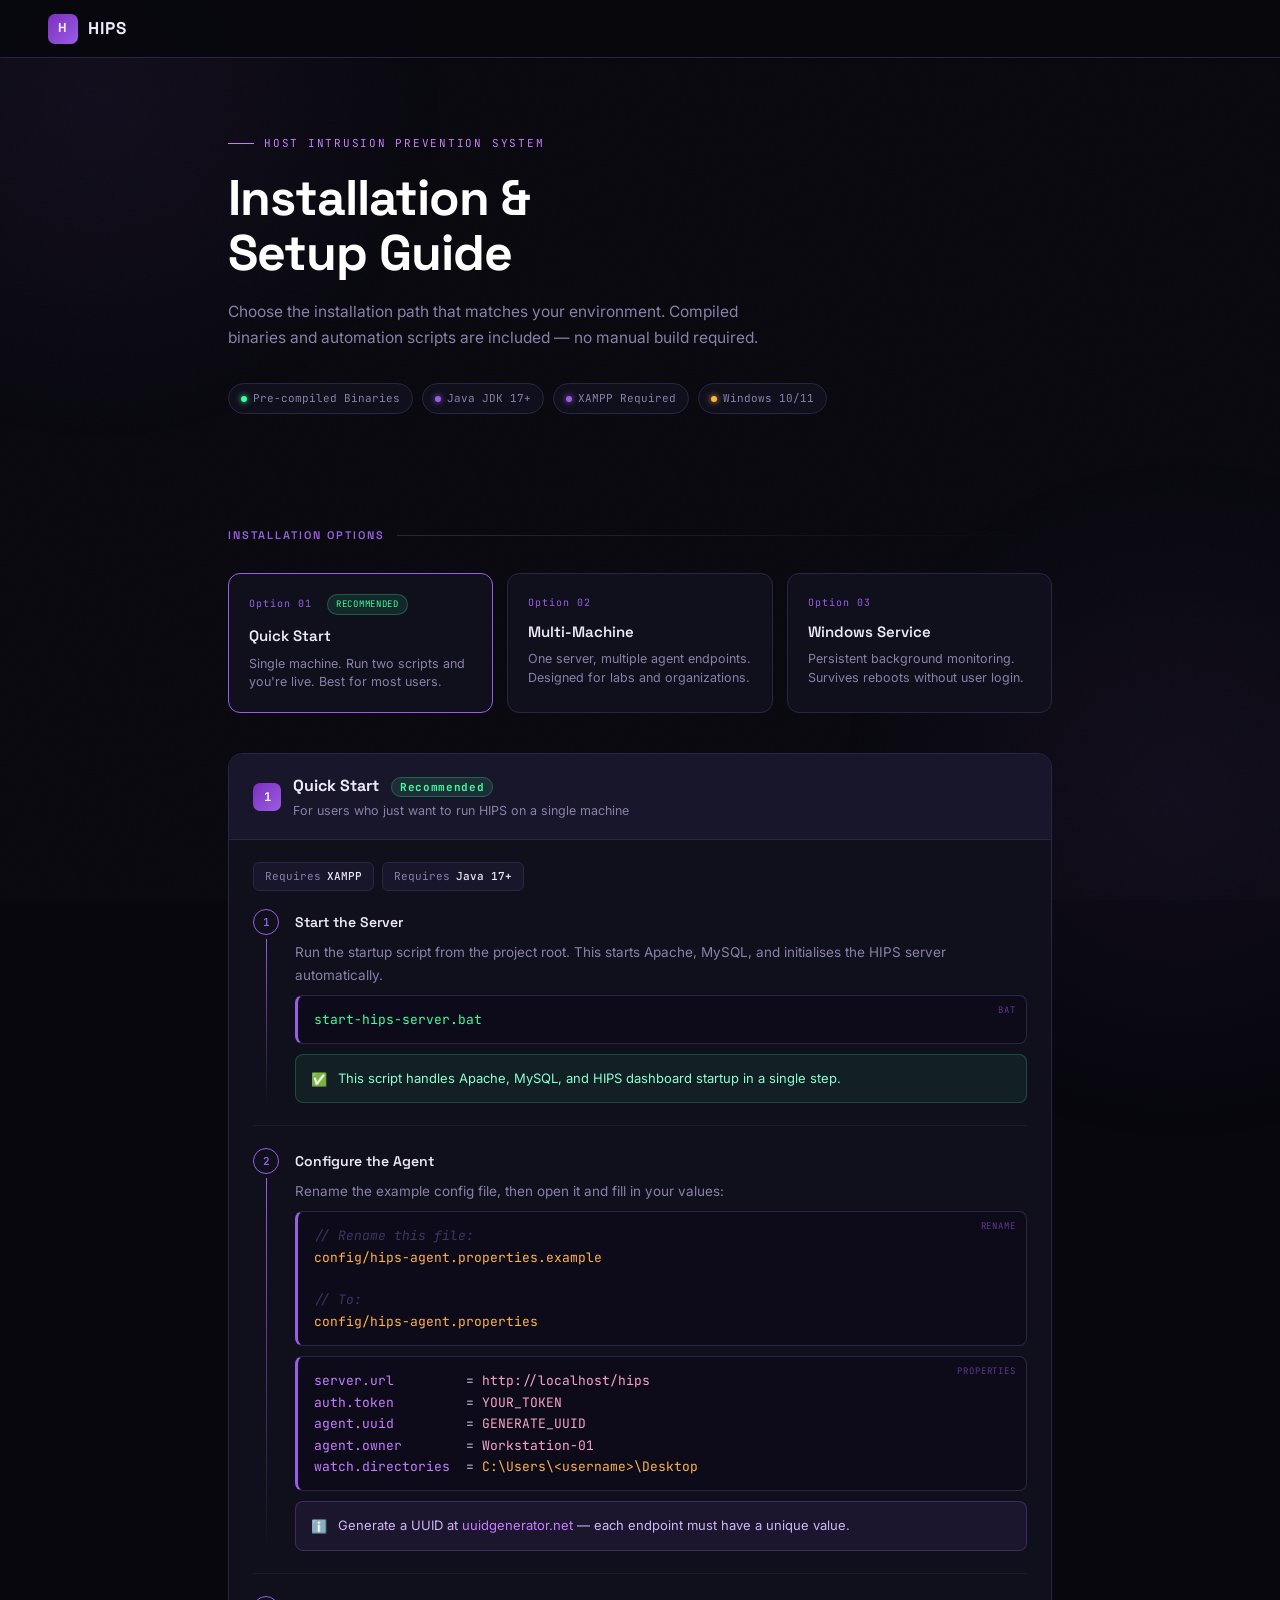
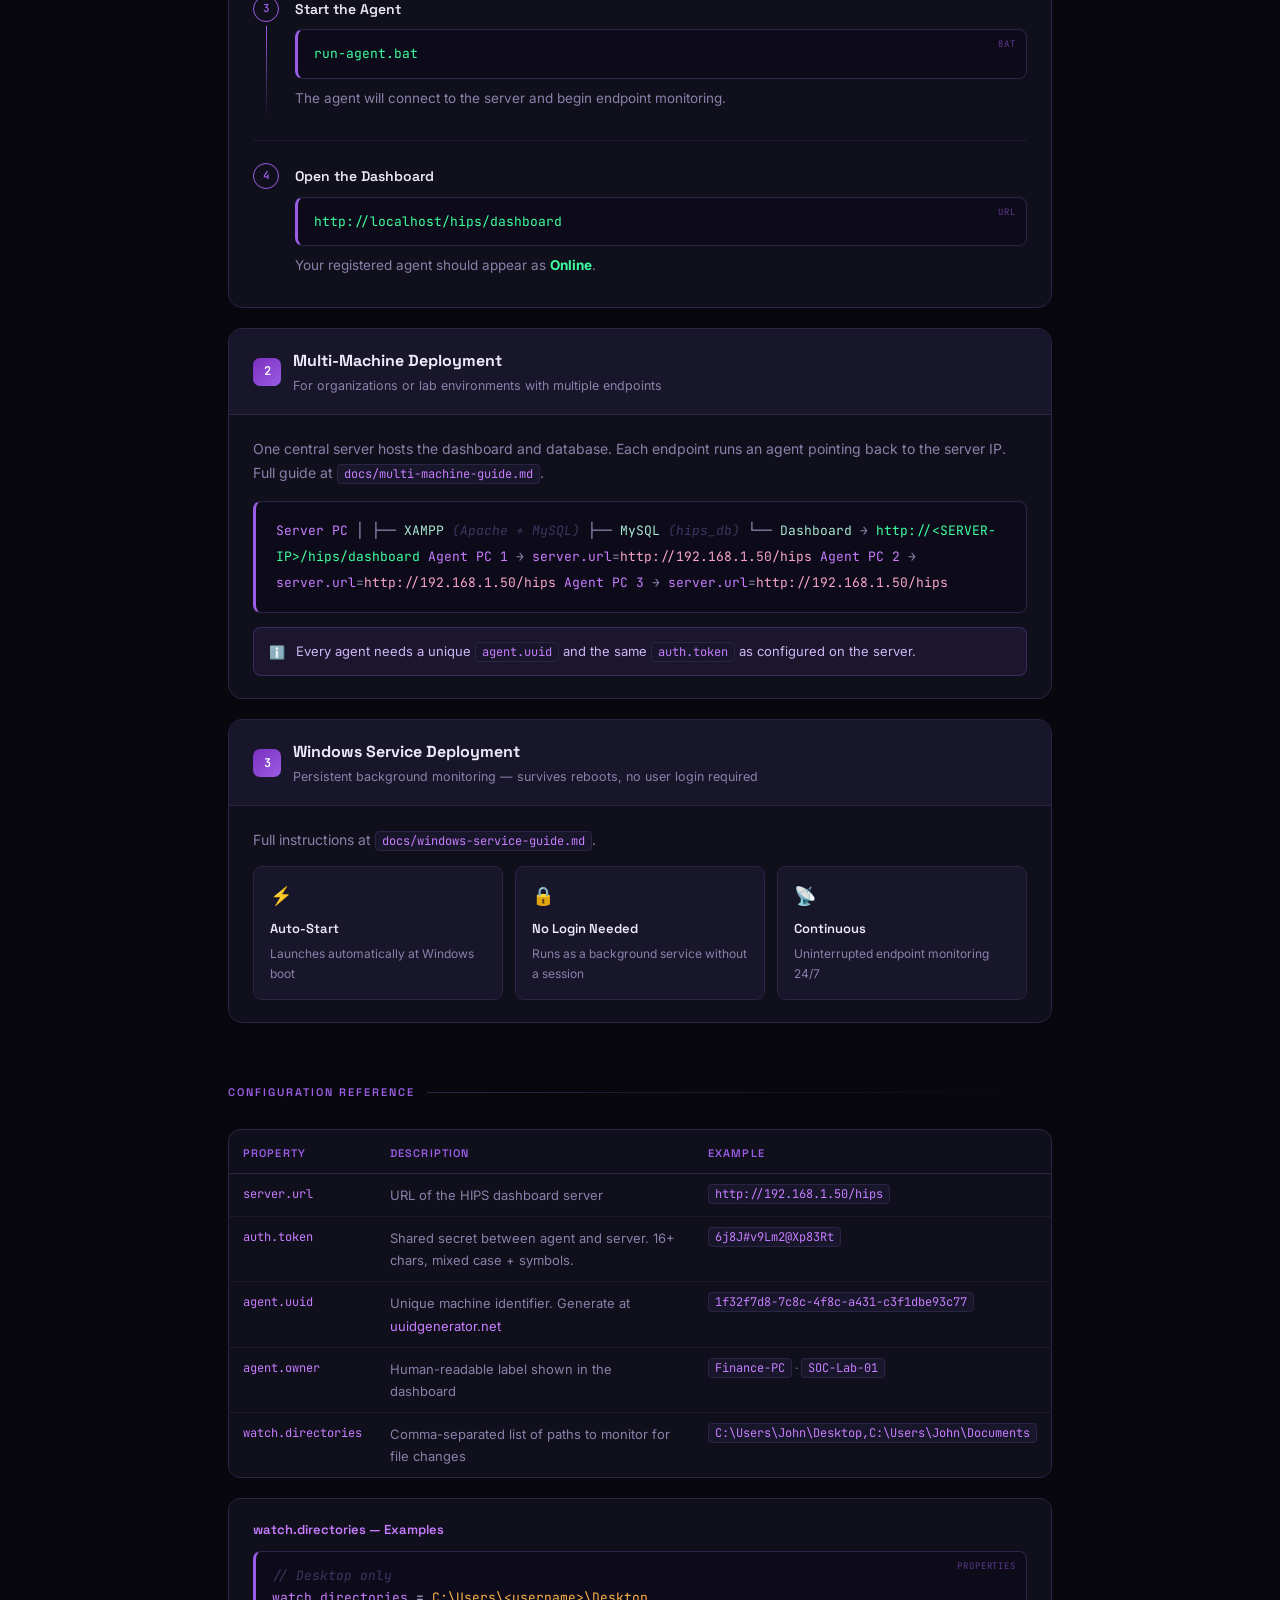
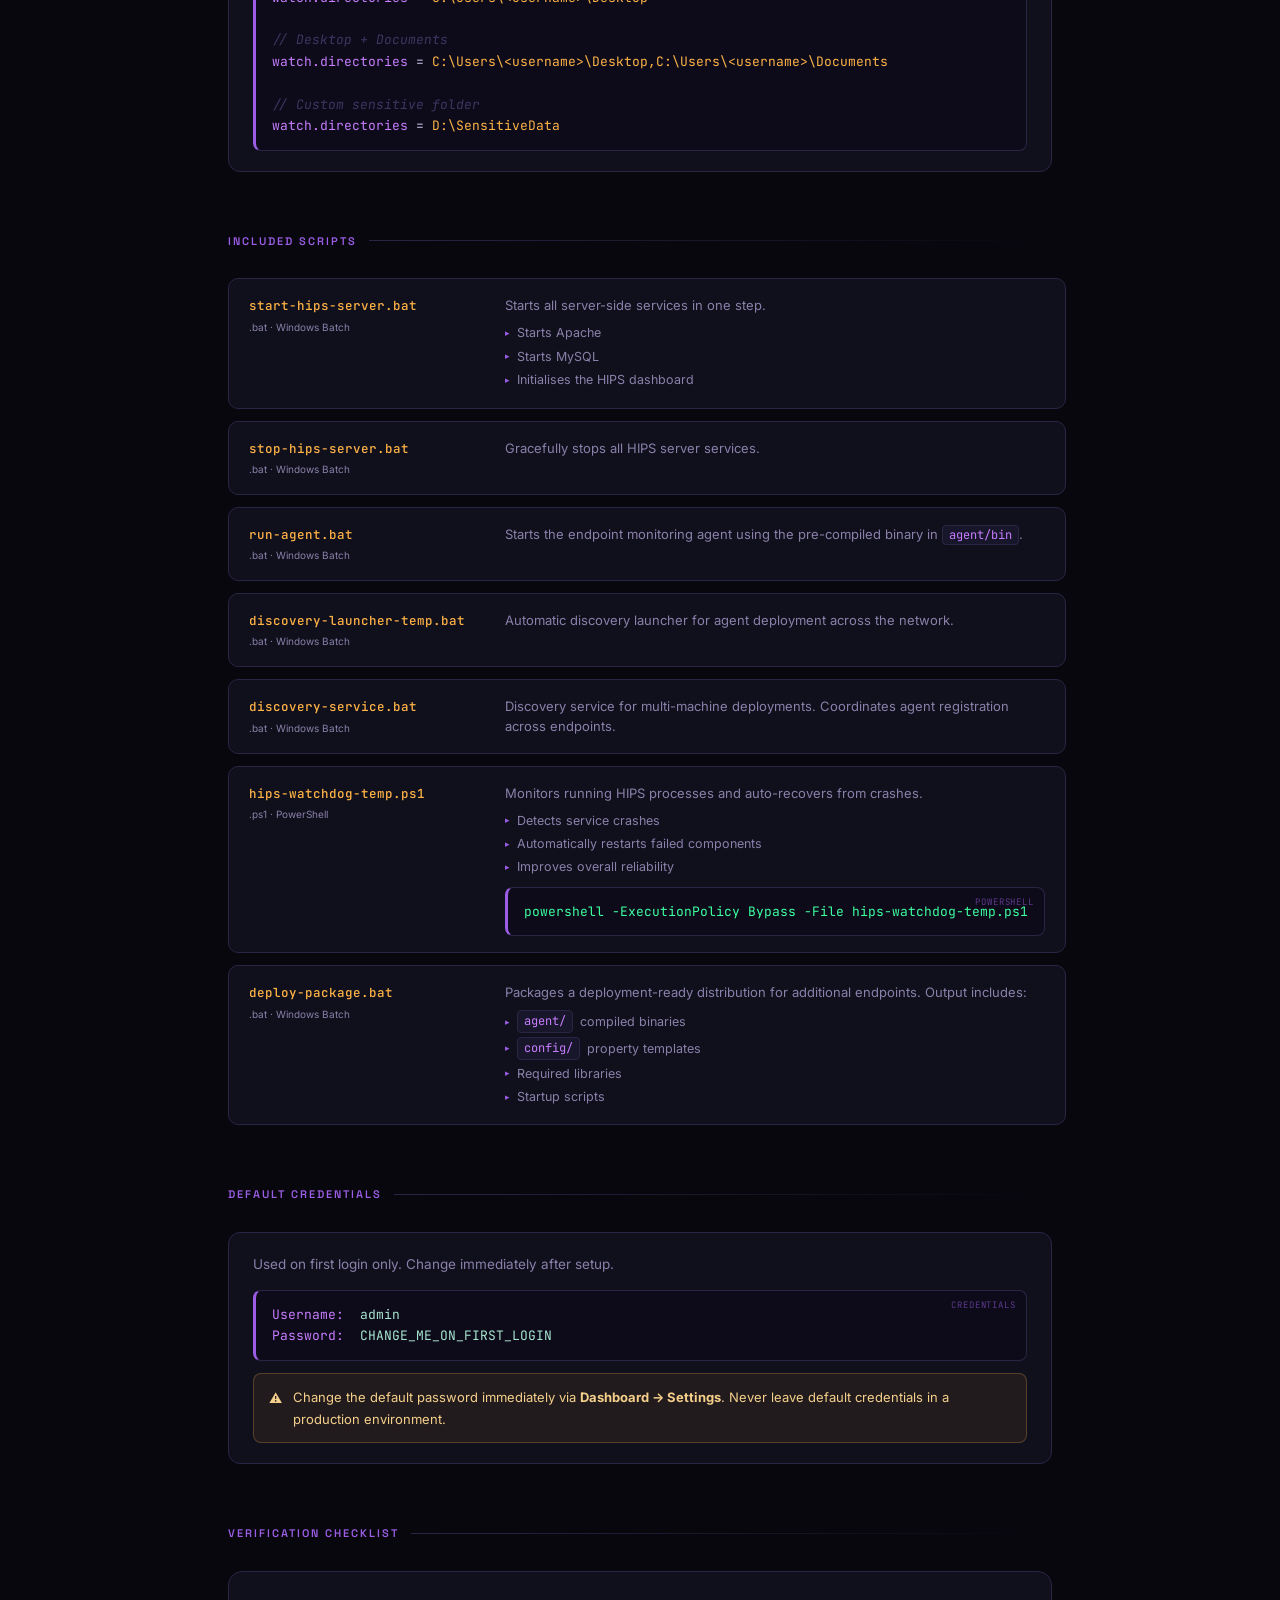
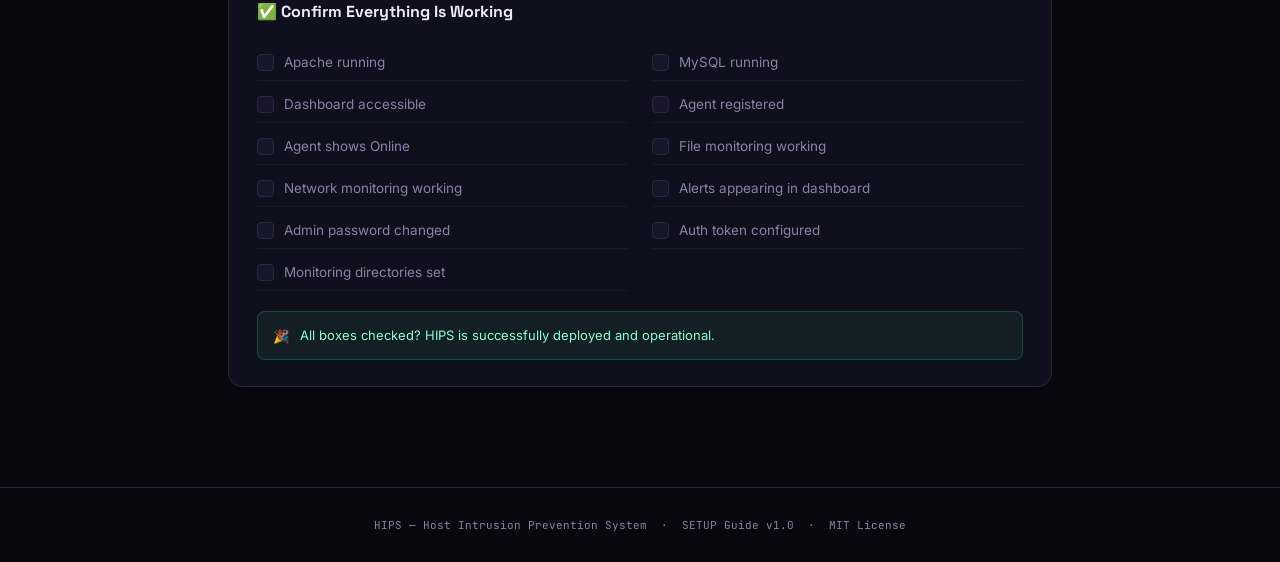
==== docs/index.html @ affe1a2b "Rename SETUP.html to index.html" ====
<!DOCTYPE html>
<html lang="en">
<head>
<meta charset="UTF-8"/>
<meta name="viewport" content="width=device-width, initial-scale=1.0"/>
<title>HIPS – SETUP Guide</title>
<link rel="preconnect" href="https://fonts.googleapis.com"/>
<link rel="preconnect" href="https://fonts.gstatic.com" crossorigin/>
<link href="https://fonts.googleapis.com/css2?family=Space+Grotesk:wght@400;500;600;700&family=Inter:wght@400;500&family=JetBrains+Mono:wght@400;500&display=swap" rel="stylesheet"/>
<style>
  :root {
    --bg:        #07070D;
    --surface:   #100F1C;
    --surface2:  #18162A;
    --border:    #2B2545;
    --purple:    #9B5DE5;
    --purple-lo: #7B2FBE;
    --purple-hi: #C77DFF;
    --glow:      rgba(155,93,229,.15);
    --text:      #EDE9F8;
    --muted:     #8A80AA;
    --code-bg:   #0D0B1A;
    --green:     #3DFFA0;
    --amber:     #FFB347;
    --red:       #FF5C7A;
  }

  *, *::before, *::after { box-sizing: border-box; margin: 0; padding: 0; }
  html { scroll-behavior: smooth; }

  body {
    background: var(--bg);
    color: var(--text);
    font-family: 'Inter', sans-serif;
    font-size: 15px;
    line-height: 1.7;
  }

  body::before {
    content: '';
    position: fixed; inset: 0;
    background-image: url("data:image/svg+xml,%3Csvg viewBox='0 0 200 200' xmlns='http://www.w3.org/2000/svg'%3E%3Cfilter id='n'%3E%3CfeTurbulence type='fractalNoise' baseFrequency='0.75' numOctaves='4' stitchTiles='stitch'/%3E%3C/filter%3E%3Crect width='100%25' height='100%25' filter='url(%23n)' opacity='0.03'/%3E%3C/svg%3E");
    background-size: 200px 200px;
    pointer-events: none; z-index: 0;
  }

  .glow-orb {
    position: fixed; border-radius: 50%; pointer-events: none; z-index: 0;
    background: radial-gradient(circle, rgba(155,93,229,.07) 0%, transparent 70%);
    width: 700px; height: 700px;
  }
  .orb-1 { top: -250px; left: -250px; }
  .orb-2 { bottom: -250px; right: -250px; }

  /* ── HEADER ── */
  header {
    position: sticky; top: 0; z-index: 100;
    background: rgba(7,7,13,.88);
    backdrop-filter: blur(16px);
    border-bottom: 1px solid var(--border);
    padding: 0 48px; height: 58px;
    display: flex; align-items: center; justify-content: space-between;
  }

  .logo {
    font-family: 'Space Grotesk', sans-serif;
    font-weight: 700; font-size: 17px; letter-spacing: .05em;
    display: flex; align-items: center; gap: 10px;
  }

  .logo-badge {
    width: 30px; height: 30px;
    background: linear-gradient(135deg, var(--purple-lo), var(--purple));
    border-radius: 7px;
    display: flex; align-items: center; justify-content: center;
    font-size: 13px; font-weight: 700;
  }

  .header-pills { display: flex; gap: 8px; }

  .pill {
    font-family: 'JetBrains Mono', monospace;
    font-size: 10px; letter-spacing: .04em;
    padding: 3px 10px; border-radius: 20px;
    border: 1px solid var(--border);
    color: var(--muted); background: var(--surface);
  }

  /* ── HERO ── */
  .hero {
    max-width: 920px; margin: 0 auto;
    padding: 76px 48px 52px;
    position: relative; z-index: 1;
  }

  .eyebrow {
    font-family: 'JetBrains Mono', monospace;
    font-size: 11px; letter-spacing: .16em; text-transform: uppercase;
    color: var(--purple-hi);
    display: flex; align-items: center; gap: 10px;
    margin-bottom: 18px;
  }
  .eyebrow::before { content:''; width:26px; height:1px; background:var(--purple-hi); }

  .hero h1 {
    font-family: 'Space Grotesk', sans-serif;
    font-size: clamp(32px, 5vw, 50px); font-weight: 700;
    line-height: 1.1; letter-spacing: -.02em;
    background: linear-gradient(120deg, #fff 40%, var(--purple-hi));
    -webkit-background-clip: text; -webkit-text-fill-color: transparent;
    margin-bottom: 18px;
  }

  .hero p { color: var(--muted); font-size: 15.5px; max-width: 540px; margin-bottom: 32px; }

  .hero-tags { display: flex; flex-wrap: wrap; gap: 9px; }

  .tag {
    display: inline-flex; align-items: center; gap: 6px;
    font-family: 'JetBrains Mono', monospace; font-size: 11px;
    padding: 5px 12px; border-radius: 20px;
    border: 1px solid var(--border); background: var(--surface);
    color: var(--muted);
  }
  .tag .dot { width: 6px; height: 6px; border-radius: 50%; }
  .dot-g { background: var(--green); box-shadow: 0 0 6px var(--green); }
  .dot-p { background: var(--purple); box-shadow: 0 0 6px var(--purple); }
  .dot-a { background: var(--amber); box-shadow: 0 0 6px var(--amber); }

  /* ── WRAPPER ── */
  .wrapper {
    max-width: 920px; margin: 0 auto;
    padding: 0 48px 100px;
    position: relative; z-index: 1;
  }

  /* ── SECTION LABEL ── */
  .section-label {
    font-family: 'Space Grotesk', sans-serif;
    font-size: 11px; font-weight: 600;
    letter-spacing: .18em; text-transform: uppercase;
    color: var(--purple);
    display: flex; align-items: center; gap: 12px;
    margin: 60px 0 28px;
  }
  .section-label::after {
    content: ''; flex: 1; height: 1px;
    background: linear-gradient(to right, var(--border), transparent);
  }

  /* ── OPTION CARDS (the 3 paths) ── */
  .options-grid {
    display: grid; grid-template-columns: repeat(3, 1fr); gap: 14px;
    margin-bottom: 40px;
  }

  .option-card {
    background: var(--surface);
    border: 1px solid var(--border);
    border-radius: 12px;
    padding: 20px;
    cursor: default;
    transition: border-color .2s, transform .15s;
  }
  .option-card:hover { border-color: var(--purple-lo); transform: translateY(-2px); }
  .option-card.recommended { border-color: var(--purple); }

  .opt-num {
    font-family: 'JetBrains Mono', monospace;
    font-size: 10px; letter-spacing: .1em;
    color: var(--purple); margin-bottom: 8px;
  }

  .opt-rec {
    display: inline-block;
    font-family: 'JetBrains Mono', monospace;
    font-size: 9px; letter-spacing: .08em; text-transform: uppercase;
    color: var(--green); background: rgba(61,255,160,.1);
    border: 1px solid rgba(61,255,160,.25);
    padding: 2px 8px; border-radius: 20px;
    margin-left: 8px; vertical-align: middle;
  }

  .option-card h3 {
    font-family: 'Space Grotesk', sans-serif;
    font-size: 15px; font-weight: 600;
    margin-bottom: 6px; color: var(--text);
  }

  .option-card p { font-size: 12.5px; color: var(--muted); line-height: 1.5; }

  /* ── INSTALL PATH ── */
  .path-block {
    background: var(--surface);
    border: 1px solid var(--border);
    border-radius: 14px;
    margin-bottom: 20px;
    overflow: hidden;
  }

  .path-header {
    display: flex; align-items: center; justify-content: space-between;
    padding: 18px 24px;
    border-bottom: 1px solid var(--border);
    background: var(--surface2);
  }

  .path-header-left { display: flex; align-items: center; gap: 12px; }

  .path-num {
    width: 28px; height: 28px; border-radius: 7px;
    display: flex; align-items: center; justify-content: center;
    font-family: 'JetBrains Mono', monospace; font-size: 12px; font-weight: 600;
    background: linear-gradient(135deg, var(--purple-lo), var(--purple));
    color: #fff; flex-shrink: 0;
  }

  .path-title {
    font-family: 'Space Grotesk', sans-serif;
    font-size: 16px; font-weight: 700; color: var(--text);
  }

  .path-sub { font-size: 12.5px; color: var(--muted); margin-top: 1px; }

  .path-body { padding: 22px 24px; }

  /* ── STEPS INSIDE A PATH ── */
  .install-step {
    display: flex; gap: 16px;
    margin-bottom: 22px;
    padding-bottom: 22px;
    border-bottom: 1px solid rgba(43,37,69,.5);
  }
  .install-step:last-child { margin-bottom: 0; padding-bottom: 0; border-bottom: none; }

  .step-indicator {
    flex-shrink: 0;
    display: flex; flex-direction: column; align-items: center; gap: 0;
  }

  .step-circle {
    width: 26px; height: 26px; border-radius: 50%;
    border: 1.5px solid var(--purple);
    display: flex; align-items: center; justify-content: center;
    font-family: 'JetBrains Mono', monospace; font-size: 11px;
    color: var(--purple); font-weight: 600; flex-shrink: 0;
  }

  .step-line {
    width: 1px; flex: 1; min-height: 20px;
    background: linear-gradient(to bottom, var(--purple), transparent);
    margin-top: 4px;
  }

  .step-content { flex: 1; padding-top: 2px; }

  .step-content h4 {
    font-family: 'Space Grotesk', sans-serif;
    font-size: 14px; font-weight: 600;
    color: var(--text); margin-bottom: 6px;
  }

  .step-content p { font-size: 13.5px; color: var(--muted); margin-bottom: 8px; }

  /* ── CODE / PRE ── */
  pre {
    background: var(--code-bg);
    border: 1px solid var(--border);
    border-left: 3px solid var(--purple);
    border-radius: 8px;
    padding: 13px 16px;
    margin-top: 8px;
    overflow-x: auto;
    font-family: 'JetBrains Mono', monospace;
    font-size: 13px; line-height: 1.65;
    color: #C8C0E8;
    position: relative;
  }

  pre[data-lang]::before {
    content: attr(data-lang);
    position: absolute; top: 7px; right: 10px;
    font-size: 9px; letter-spacing: .1em; text-transform: uppercase;
    color: var(--purple); opacity: .55;
  }

  .hl-cmd   { color: var(--green); }
  .hl-key   { color: var(--purple-hi); }
  .hl-val   { color: #A8E6CF; }
  .hl-cmt   { color: #3E3560; font-style: italic; }
  .hl-path  { color: var(--amber); }
  .hl-str   { color: #F8A4C8; }
  .hl-dir   { color: var(--purple-hi); }

  /* ── INLINE CODE ── */
  .ic {
    font-family: 'JetBrains Mono', monospace; font-size: 12px;
    background: var(--surface2); color: var(--purple-hi);
    border: 1px solid var(--border);
    padding: 1px 6px; border-radius: 4px;
  }

  /* ── CALLOUTS ── */
  .callout {
    display: flex; gap: 11px;
    border-radius: 8px; padding: 12px 15px;
    margin-top: 10px; font-size: 13px;
  }
  .callout .ico { flex-shrink: 0; margin-top: 1px; }
  .callout.info { background: rgba(155,93,229,.09); border: 1px solid rgba(155,93,229,.28); color: #CDB8F5; }
  .callout.warn { background: rgba(255,179,71,.08); border: 1px solid rgba(255,179,71,.24); color: #F5D08A; }
  .callout.tip  { background: rgba(61,255,160,.07); border: 1px solid rgba(61,255,160,.2);  color: #8AFFD0; }

  /* ── PREREQ BADGES ── */
  .prereqs {
    display: flex; gap: 8px; flex-wrap: wrap;
    margin-bottom: 18px;
  }
  .prereq {
    display: inline-flex; align-items: center; gap: 6px;
    font-family: 'JetBrains Mono', monospace; font-size: 11px;
    padding: 4px 11px; border-radius: 6px;
    background: var(--surface2); border: 1px solid var(--border);
    color: var(--muted);
  }
  .prereq span { color: var(--text); font-weight: 500; }

  /* ── CONFIG REFERENCE ── */
  .config-table {
    width: 100%; border-collapse: collapse;
    font-size: 13px; margin-top: 4px;
  }
  .config-table th {
    font-family: 'Space Grotesk', sans-serif;
    font-size: 11px; letter-spacing: .1em; text-transform: uppercase;
    color: var(--purple); font-weight: 600;
    padding: 10px 14px; text-align: left;
    border-bottom: 1px solid var(--border);
  }
  .config-table td {
    padding: 10px 14px; color: var(--muted);
    border-bottom: 1px solid rgba(43,37,69,.45);
    vertical-align: top;
  }
  .config-table tr:last-child td { border-bottom: none; }
  .config-table td:first-child {
    font-family: 'JetBrains Mono', monospace;
    font-size: 12px; color: var(--purple-hi);
    white-space: nowrap;
  }
  .config-table td:last-child { font-size: 12px; }

  /* ── SCRIPTS TABLE ── */
  .scripts-grid {
    display: grid; gap: 12px;
  }

  .script-row {
    background: var(--surface);
    border: 1px solid var(--border);
    border-radius: 10px;
    padding: 16px 20px;
    display: grid; grid-template-columns: 240px 1fr;
    gap: 16px; align-items: start;
    transition: border-color .2s;
  }
  .script-row:hover { border-color: var(--purple-lo); }

  .script-name {
    font-family: 'JetBrains Mono', monospace; font-size: 12.5px;
    color: var(--amber); font-weight: 500;
  }

  .script-ext {
    font-size: 10px; color: var(--muted);
    margin-top: 2px;
  }

  .script-desc { font-size: 13px; color: var(--muted); line-height: 1.55; }

  .script-desc ul { list-style: none; margin-top: 6px; }
  .script-desc ul li {
    display: flex; align-items: center; gap: 7px;
    padding: 2px 0; font-size: 12.5px;
  }
  .script-desc ul li::before {
    content: '▸'; color: var(--purple); font-size: 9px;
  }

  /* ── CHECKLIST ── */
  .checklist-card {
    background: var(--surface);
    border: 1px solid var(--border);
    border-radius: 14px; padding: 26px 28px;
    margin-top: 8px;
  }
  .checklist-card h3 {
    font-family: 'Space Grotesk', sans-serif;
    font-size: 16px; font-weight: 700;
    margin-bottom: 20px; color: var(--text);
  }
  .check-grid { display: grid; grid-template-columns: 1fr 1fr; gap: 6px 24px; }
  .check-item {
    display: flex; align-items: center; gap: 10px;
    font-size: 13.5px; color: var(--muted); padding: 6px 0;
    border-bottom: 1px solid rgba(43,37,69,.4);
  }
  .check-box {
    width: 17px; height: 17px; flex-shrink: 0;
    border: 1.5px solid var(--border); border-radius: 4px;
    background: var(--surface2);
  }

  /* ── CREDENTIALS ── */
  .cred-block {
    background: var(--surface);
    border: 1px solid var(--border);
    border-radius: 12px; padding: 20px 24px;
  }

  /* ── TOPOLOGY DIAGRAM ── */
  .topology {
    background: var(--code-bg);
    border: 1px solid var(--border);
    border-left: 3px solid var(--purple);
    border-radius: 8px;
    padding: 16px 20px; margin-top: 10px;
    font-family: 'JetBrains Mono', monospace;
    font-size: 13px; line-height: 2;
    color: var(--muted);
  }

  a { color: var(--purple-hi); text-decoration: none; }
  a:hover { text-decoration: underline; }

  footer {
    border-top: 1px solid var(--border);
    text-align: center; padding: 28px 48px;
    font-family: 'JetBrains Mono', monospace;
    font-size: 11px; color: var(--muted);
    position: relative; z-index: 1;
  }

  @media (max-width: 700px) {
    header, .hero, .wrapper { padding-left: 20px; padding-right: 20px; }
    .options-grid { grid-template-columns: 1fr; }
    .check-grid { grid-template-columns: 1fr; }
    .script-row { grid-template-columns: 1fr; }
  }
</style>
</head>
<body>

<div class="glow-orb orb-1"></div>
<div class="glow-orb orb-2"></div>

<!-- HEADER -->
<header>
  <div class="logo">
    <span class="logo-badge">H</span>
    HIPS
  </div>
  
</header>

<!-- HERO -->
<div class="hero">
  <div class="eyebrow">Host Intrusion Prevention System</div>
  <h1>Installation &amp;<br/>Setup Guide</h1>
  <p>Choose the installation path that matches your environment. Compiled binaries and automation scripts are included — no manual build required.</p>
  <div class="hero-tags">
    <span class="tag"><span class="dot dot-g"></span>Pre-compiled Binaries</span>
    <span class="tag"><span class="dot dot-p"></span>Java JDK 17+</span>
    <span class="tag"><span class="dot dot-p"></span>XAMPP Required</span>
    <span class="tag"><span class="dot dot-a"></span>Windows 10/11</span>
  </div>
</div>

<div class="wrapper">

  <!-- ── INSTALLATION OPTIONS OVERVIEW ── -->
  <div class="section-label">Installation Options</div>

  <div class="options-grid">
    <div class="option-card recommended">
      <div class="opt-num">Option 01 <span class="opt-rec">Recommended</span></div>
      <h3>Quick Start</h3>
      <p>Single machine. Run two scripts and you're live. Best for most users.</p>
    </div>
    <div class="option-card">
      <div class="opt-num">Option 02</div>
      <h3>Multi-Machine</h3>
      <p>One server, multiple agent endpoints. Designed for labs and organizations.</p>
    </div>
    <div class="option-card">
      <div class="opt-num">Option 03</div>
      <h3>Windows Service</h3>
      <p>Persistent background monitoring. Survives reboots without user login.</p>
    </div>
  </div>

  <!-- ════════════════════════════════════
       OPTION 1 — QUICK START
  ═══════════════════════════════════════ -->
  <div class="path-block">
    <div class="path-header">
      <div class="path-header-left">
        <div class="path-num">1</div>
        <div>
          <div class="path-title">Quick Start <span style="font-size:11px;color:var(--green);background:rgba(61,255,160,.1);border:1px solid rgba(61,255,160,.25);padding:2px 8px;border-radius:20px;font-family:'JetBrains Mono',monospace;letter-spacing:.06em;margin-left:8px;">Recommended</span></div>
          <div class="path-sub">For users who just want to run HIPS on a single machine</div>
        </div>
      </div>
    </div>
    <div class="path-body">

      <div class="prereqs">
        <div class="prereq">Requires <span>XAMPP</span></div>
        <div class="prereq">Requires <span>Java 17+</span></div>
      </div>

      <!-- Step 1 -->
      <div class="install-step">
        <div class="step-indicator">
          <div class="step-circle">1</div>
          <div class="step-line"></div>
        </div>
        <div class="step-content">
          <h4>Start the Server</h4>
          <p>Run the startup script from the project root. This starts Apache, MySQL, and initialises the HIPS server automatically.</p>
          <pre data-lang="bat"><span class="hl-cmd">start-hips-server.bat</span></pre>
          <div class="callout tip">
            <span class="ico">✅</span>
            <span>This script handles Apache, MySQL, and HIPS dashboard startup in a single step.</span>
          </div>
        </div>
      </div>

      <!-- Step 2 -->
      <div class="install-step">
        <div class="step-indicator">
          <div class="step-circle">2</div>
          <div class="step-line"></div>
        </div>
        <div class="step-content">
          <h4>Configure the Agent</h4>
          <p>Rename the example config file, then open it and fill in your values:</p>
          <pre data-lang="rename"><span class="hl-cmt">// Rename this file:</span>
<span class="hl-path">config/hips-agent.properties.example</span>

<span class="hl-cmt">// To:</span>
<span class="hl-path">config/hips-agent.properties</span></pre>
          <pre data-lang="properties" style="margin-top:10px"><span class="hl-key">server.url</span>         = <span class="hl-str">http://localhost/hips</span>
<span class="hl-key">auth.token</span>         = <span class="hl-str">YOUR_TOKEN</span>
<span class="hl-key">agent.uuid</span>         = <span class="hl-str">GENERATE_UUID</span>
<span class="hl-key">agent.owner</span>        = <span class="hl-str">Workstation-01</span>
<span class="hl-key">watch.directories</span>  = <span class="hl-path">C:\Users\&lt;username&gt;\Desktop</span></pre>
          <div class="callout info">
            <span class="ico">ℹ️</span>
            <span>Generate a UUID at <a href="https://www.uuidgenerator.net" target="_blank">uuidgenerator.net</a> — each endpoint must have a unique value.</span>
          </div>
        </div>
      </div>

      <!-- Step 3 -->
      <div class="install-step">
        <div class="step-indicator">
          <div class="step-circle">3</div>
          <div class="step-line"></div>
        </div>
        <div class="step-content">
          <h4>Start the Agent</h4>
          <pre data-lang="bat"><span class="hl-cmd">run-agent.bat</span></pre>
          <p style="margin-top:8px">The agent will connect to the server and begin endpoint monitoring.</p>
        </div>
      </div>

      <!-- Step 4 -->
      <div class="install-step">
        <div class="step-indicator">
          <div class="step-circle">4</div>
        </div>
        <div class="step-content">
          <h4>Open the Dashboard</h4>
          <pre data-lang="url"><span class="hl-cmd">http://localhost/hips/dashboard</span></pre>
          <p style="margin-top:8px">Your registered agent should appear as <strong style="color:var(--green)">Online</strong>.</p>
        </div>
      </div>

    </div>
  </div>

  <!-- ════════════════════════════════════
       OPTION 2 — MULTI-MACHINE
  ═══════════════════════════════════════ -->
  <div class="path-block">
    <div class="path-header">
      <div class="path-header-left">
        <div class="path-num">2</div>
        <div>
          <div class="path-title">Multi-Machine Deployment</div>
          <div class="path-sub">For organizations or lab environments with multiple endpoints</div>
        </div>
      </div>
    </div>
    <div class="path-body">

      <p style="color:var(--muted);font-size:14px;margin-bottom:16px;">
        One central server hosts the dashboard and database. Each endpoint runs an agent pointing back to the server IP.
        Full guide at <span class="ic">docs/multi-machine-guide.md</span>.
      </p>

      <div class="topology">
<span class="hl-dir">Server PC</span>
│
├── <span class="hl-val">XAMPP</span>  <span class="hl-cmt">(Apache + MySQL)</span>
├── <span class="hl-val">MySQL</span>   <span class="hl-cmt">(hips_db)</span>
└── <span class="hl-val">Dashboard</span> → <span class="hl-cmd">http://&lt;SERVER-IP&gt;/hips/dashboard</span>

<span class="hl-dir">Agent PC 1</span>  →  <span class="hl-key">server.url</span>=<span class="hl-str">http://192.168.1.50/hips</span>
<span class="hl-dir">Agent PC 2</span>  →  <span class="hl-key">server.url</span>=<span class="hl-str">http://192.168.1.50/hips</span>
<span class="hl-dir">Agent PC 3</span>  →  <span class="hl-key">server.url</span>=<span class="hl-str">http://192.168.1.50/hips</span></div>

      <div class="callout info" style="margin-top:14px">
        <span class="ico">ℹ️</span>
        <span>Every agent needs a unique <span class="ic">agent.uuid</span> and the same <span class="ic">auth.token</span> as configured on the server.</span>
      </div>

    </div>
  </div>

  <!-- ════════════════════════════════════
       OPTION 3 — WINDOWS SERVICE
  ═══════════════════════════════════════ -->
  <div class="path-block">
    <div class="path-header">
      <div class="path-header-left">
        <div class="path-num">3</div>
        <div>
          <div class="path-title">Windows Service Deployment</div>
          <div class="path-sub">Persistent background monitoring — survives reboots, no user login required</div>
        </div>
      </div>
    </div>
    <div class="path-body">

      <p style="color:var(--muted);font-size:14px;margin-bottom:14px;">
        Full instructions at <span class="ic">docs/windows-service-guide.md</span>.
      </p>

      <div style="display:grid;grid-template-columns:repeat(3,1fr);gap:12px;">
        <div style="background:var(--surface2);border:1px solid var(--border);border-radius:9px;padding:14px 16px;">
          <div style="color:var(--green);font-size:18px;margin-bottom:6px;">⚡</div>
          <div style="font-family:'Space Grotesk',sans-serif;font-size:13px;font-weight:600;color:var(--text);margin-bottom:4px;">Auto-Start</div>
          <div style="font-size:12px;color:var(--muted);">Launches automatically at Windows boot</div>
        </div>
        <div style="background:var(--surface2);border:1px solid var(--border);border-radius:9px;padding:14px 16px;">
          <div style="color:var(--purple-hi);font-size:18px;margin-bottom:6px;">🔒</div>
          <div style="font-family:'Space Grotesk',sans-serif;font-size:13px;font-weight:600;color:var(--text);margin-bottom:4px;">No Login Needed</div>
          <div style="font-size:12px;color:var(--muted);">Runs as a background service without a session</div>
        </div>
        <div style="background:var(--surface2);border:1px solid var(--border);border-radius:9px;padding:14px 16px;">
          <div style="color:var(--amber);font-size:18px;margin-bottom:6px;">📡</div>
          <div style="font-family:'Space Grotesk',sans-serif;font-size:13px;font-weight:600;color:var(--text);margin-bottom:4px;">Continuous</div>
          <div style="font-size:12px;color:var(--muted);">Uninterrupted endpoint monitoring 24/7</div>
        </div>
      </div>

    </div>
  </div>

  <!-- ── CONFIGURATION REFERENCE ── -->
  <div class="section-label">Configuration Reference</div>

  <div style="background:var(--surface);border:1px solid var(--border);border-radius:12px;overflow:hidden;margin-bottom:20px;">
    <table class="config-table">
      <thead>
        <tr>
          <th>Property</th>
          <th>Description</th>
          <th>Example</th>
        </tr>
      </thead>
      <tbody>
        <tr>
          <td>server.url</td>
          <td>URL of the HIPS dashboard server</td>
          <td><span class="ic">http://192.168.1.50/hips</span></td>
        </tr>
        <tr>
          <td>auth.token</td>
          <td>Shared secret between agent and server. 16+ chars, mixed case + symbols.</td>
          <td><span class="ic">6j8J#v9Lm2@Xp83Rt</span></td>
        </tr>
        <tr>
          <td>agent.uuid</td>
          <td>Unique machine identifier. Generate at <a href="https://www.uuidgenerator.net" target="_blank">uuidgenerator.net</a></td>
          <td><span class="ic">1f32f7d8-7c8c-4f8c-a431-c3f1dbe93c77</span></td>
        </tr>
        <tr>
          <td>agent.owner</td>
          <td>Human-readable label shown in the dashboard</td>
          <td><span class="ic">Finance-PC</span> · <span class="ic">SOC-Lab-01</span></td>
        </tr>
        <tr>
          <td>watch.directories</td>
          <td>Comma-separated list of paths to monitor for file changes</td>
          <td><span class="ic">C:\Users\John\Desktop,C:\Users\John\Documents</span></td>
        </tr>
      </tbody>
    </table>
  </div>

  <div style="background:var(--surface);border:1px solid var(--border);border-radius:12px;padding:20px 24px;margin-bottom:6px;">
    <div style="font-family:'Space Grotesk',sans-serif;font-size:13px;font-weight:600;color:var(--purple-hi);margin-bottom:10px;">watch.directories — Examples</div>
    <pre data-lang="properties"><span class="hl-cmt">// Desktop only</span>
<span class="hl-key">watch.directories</span> = <span class="hl-path">C:\Users\&lt;username&gt;\Desktop</span>

<span class="hl-cmt">// Desktop + Documents</span>
<span class="hl-key">watch.directories</span> = <span class="hl-path">C:\Users\&lt;username&gt;\Desktop,C:\Users\&lt;username&gt;\Documents</span>

<span class="hl-cmt">// Custom sensitive folder</span>
<span class="hl-key">watch.directories</span> = <span class="hl-path">D:\SensitiveData</span></pre>
  </div>

  <!-- ── INCLUDED SCRIPTS ── -->
  <div class="section-label">Included Scripts</div>

  <div class="scripts-grid">
    <div class="script-row">
      <div>
        <div class="script-name">start-hips-server.bat</div>
        <div class="script-ext">.bat · Windows Batch</div>
      </div>
      <div class="script-desc">
        Starts all server-side services in one step.
        <ul>
          <li>Starts Apache</li>
          <li>Starts MySQL</li>
          <li>Initialises the HIPS dashboard</li>
        </ul>
      </div>
    </div>

    <div class="script-row">
      <div>
        <div class="script-name">stop-hips-server.bat</div>
        <div class="script-ext">.bat · Windows Batch</div>
      </div>
      <div class="script-desc">
        Gracefully stops all HIPS server services.
      </div>
    </div>

    <div class="script-row">
      <div>
        <div class="script-name">run-agent.bat</div>
        <div class="script-ext">.bat · Windows Batch</div>
      </div>
      <div class="script-desc">
        Starts the endpoint monitoring agent using the pre-compiled binary in <span class="ic">agent/bin</span>.
      </div>
    </div>

    <div class="script-row">
      <div>
        <div class="script-name">discovery-launcher-temp.bat</div>
        <div class="script-ext">.bat · Windows Batch</div>
      </div>
      <div class="script-desc">
        Automatic discovery launcher for agent deployment across the network.
      </div>
    </div>

    <div class="script-row">
      <div>
        <div class="script-name">discovery-service.bat</div>
        <div class="script-ext">.bat · Windows Batch</div>
      </div>
      <div class="script-desc">
        Discovery service for multi-machine deployments. Coordinates agent registration across endpoints.
      </div>
    </div>

    <div class="script-row">
      <div>
        <div class="script-name">hips-watchdog-temp.ps1</div>
        <div class="script-ext">.ps1 · PowerShell</div>
      </div>
      <div class="script-desc">
        Monitors running HIPS processes and auto-recovers from crashes.
        <ul>
          <li>Detects service crashes</li>
          <li>Automatically restarts failed components</li>
          <li>Improves overall reliability</li>
        </ul>
        <pre data-lang="powershell" style="margin-top:8px"><span class="hl-cmd">powershell -ExecutionPolicy Bypass -File hips-watchdog-temp.ps1</span></pre>
      </div>
    </div>

    <div class="script-row">
      <div>
        <div class="script-name">deploy-package.bat</div>
        <div class="script-ext">.bat · Windows Batch</div>
      </div>
      <div class="script-desc">
        Packages a deployment-ready distribution for additional endpoints. Output includes:
        <ul>
          <li><span class="ic">agent/</span> compiled binaries</li>
          <li><span class="ic">config/</span> property templates</li>
          <li>Required libraries</li>
          <li>Startup scripts</li>
        </ul>
      </div>
    </div>
  </div>

  <!-- ── DEFAULT CREDENTIALS ── -->
  <div class="section-label">Default Credentials</div>

  <div class="cred-block">
    <p style="color:var(--muted);font-size:13.5px;margin-bottom:14px;">Used on first login only. Change immediately after setup.</p>
    <pre data-lang="credentials"><span class="hl-key">Username:</span>  <span class="hl-val">admin</span>
<span class="hl-key">Password:</span>  <span class="hl-val">CHANGE_ME_ON_FIRST_LOGIN</span></pre>
    <div class="callout warn" style="margin-top:12px">
      <span class="ico">⚠️</span>
      <span>Change the default password immediately via <strong>Dashboard → Settings</strong>. Never leave default credentials in a production environment.</span>
    </div>
  </div>

  <!-- ── VERIFICATION CHECKLIST ── -->
  <div class="section-label">Verification Checklist</div>

  <div class="checklist-card">
    <h3>✅ Confirm Everything Is Working</h3>
    <div class="check-grid">
      <div class="check-item"><div class="check-box"></div>Apache running</div>
      <div class="check-item"><div class="check-box"></div>MySQL running</div>
      <div class="check-item"><div class="check-box"></div>Dashboard accessible</div>
      <div class="check-item"><div class="check-box"></div>Agent registered</div>
      <div class="check-item"><div class="check-box"></div>Agent shows Online</div>
      <div class="check-item"><div class="check-box"></div>File monitoring working</div>
      <div class="check-item"><div class="check-box"></div>Network monitoring working</div>
      <div class="check-item"><div class="check-box"></div>Alerts appearing in dashboard</div>
      <div class="check-item"><div class="check-box"></div>Admin password changed</div>
      <div class="check-item"><div class="check-box"></div>Auth token configured</div>
      <div class="check-item"><div class="check-box"></div>Monitoring directories set</div>
    </div>
    <div class="callout tip" style="margin-top:20px">
      <span class="ico">🎉</span>
      <span>All boxes checked? HIPS is successfully deployed and operational.</span>
    </div>
  </div>

</div><!-- /wrapper -->

<footer>
  HIPS — Host Intrusion Prevention System &nbsp;·&nbsp; SETUP Guide v1.0 &nbsp;·&nbsp; MIT License
</footer>

</body>
</html>
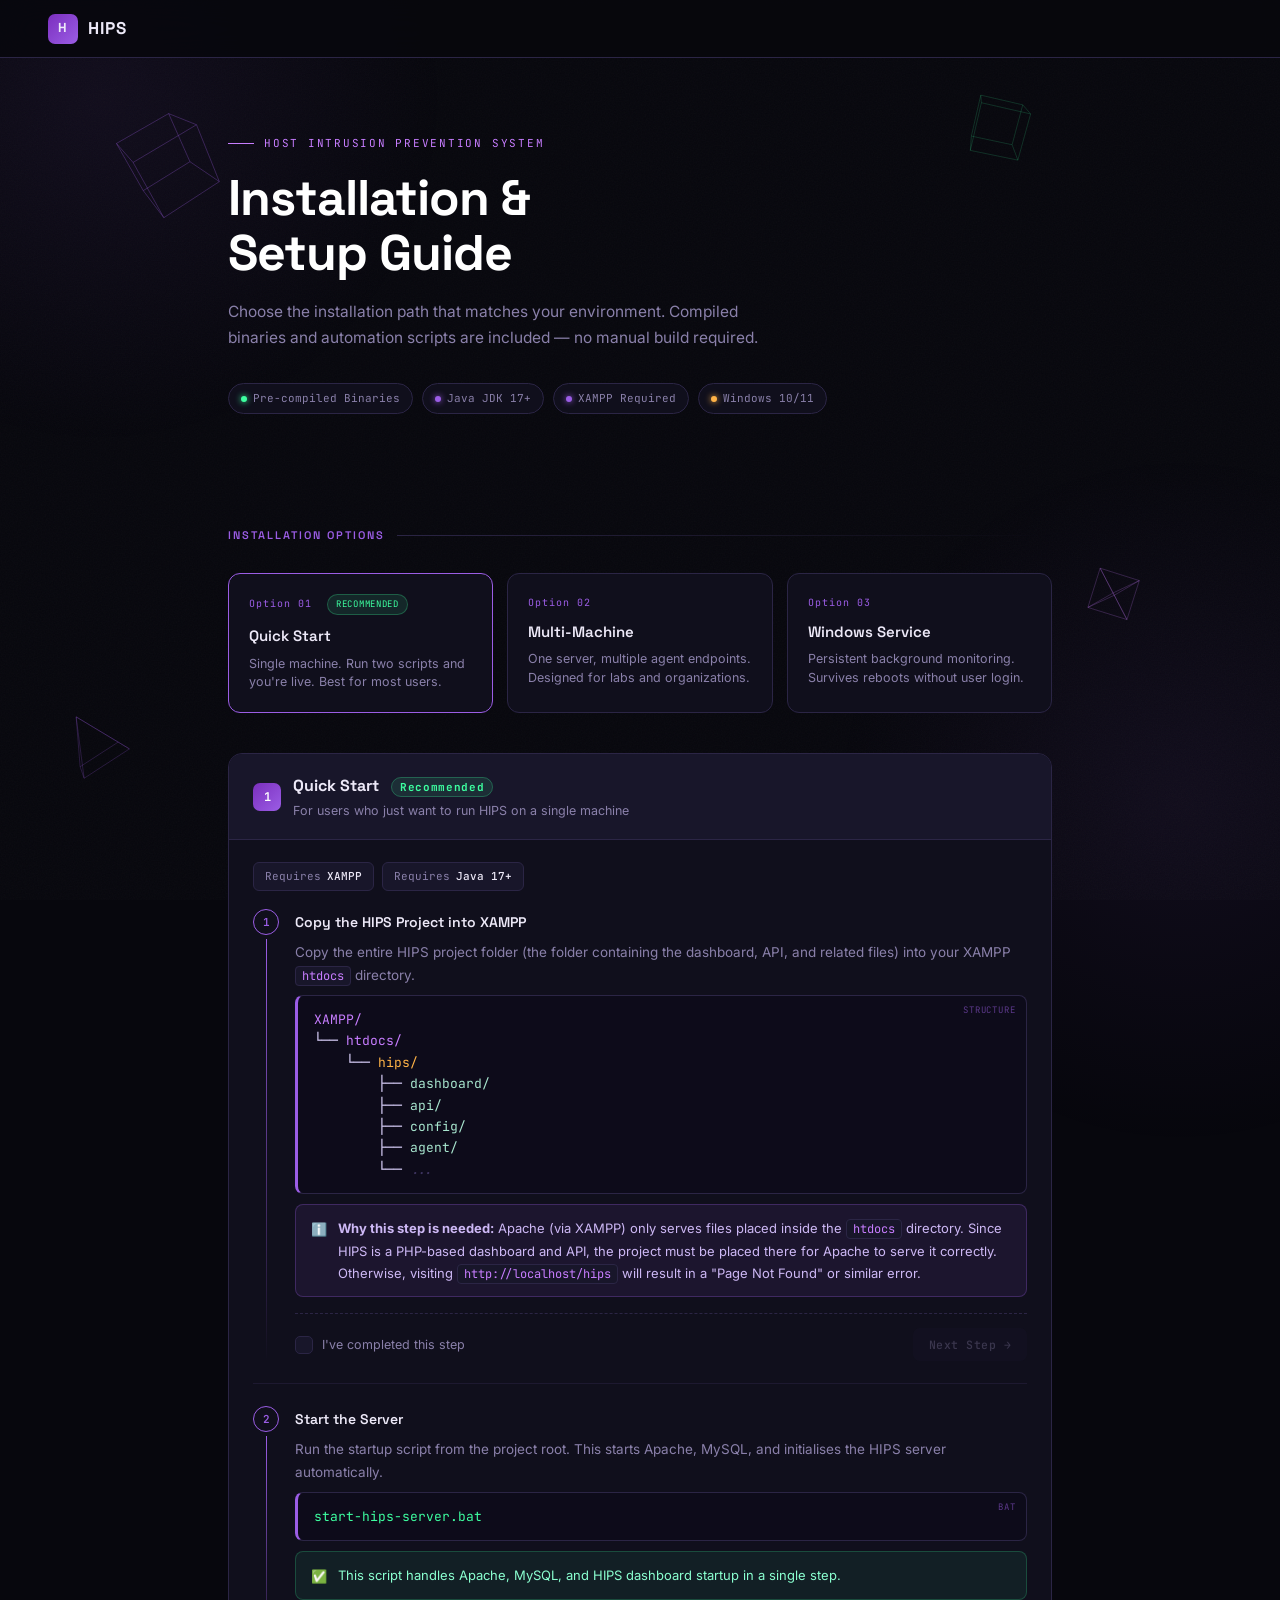
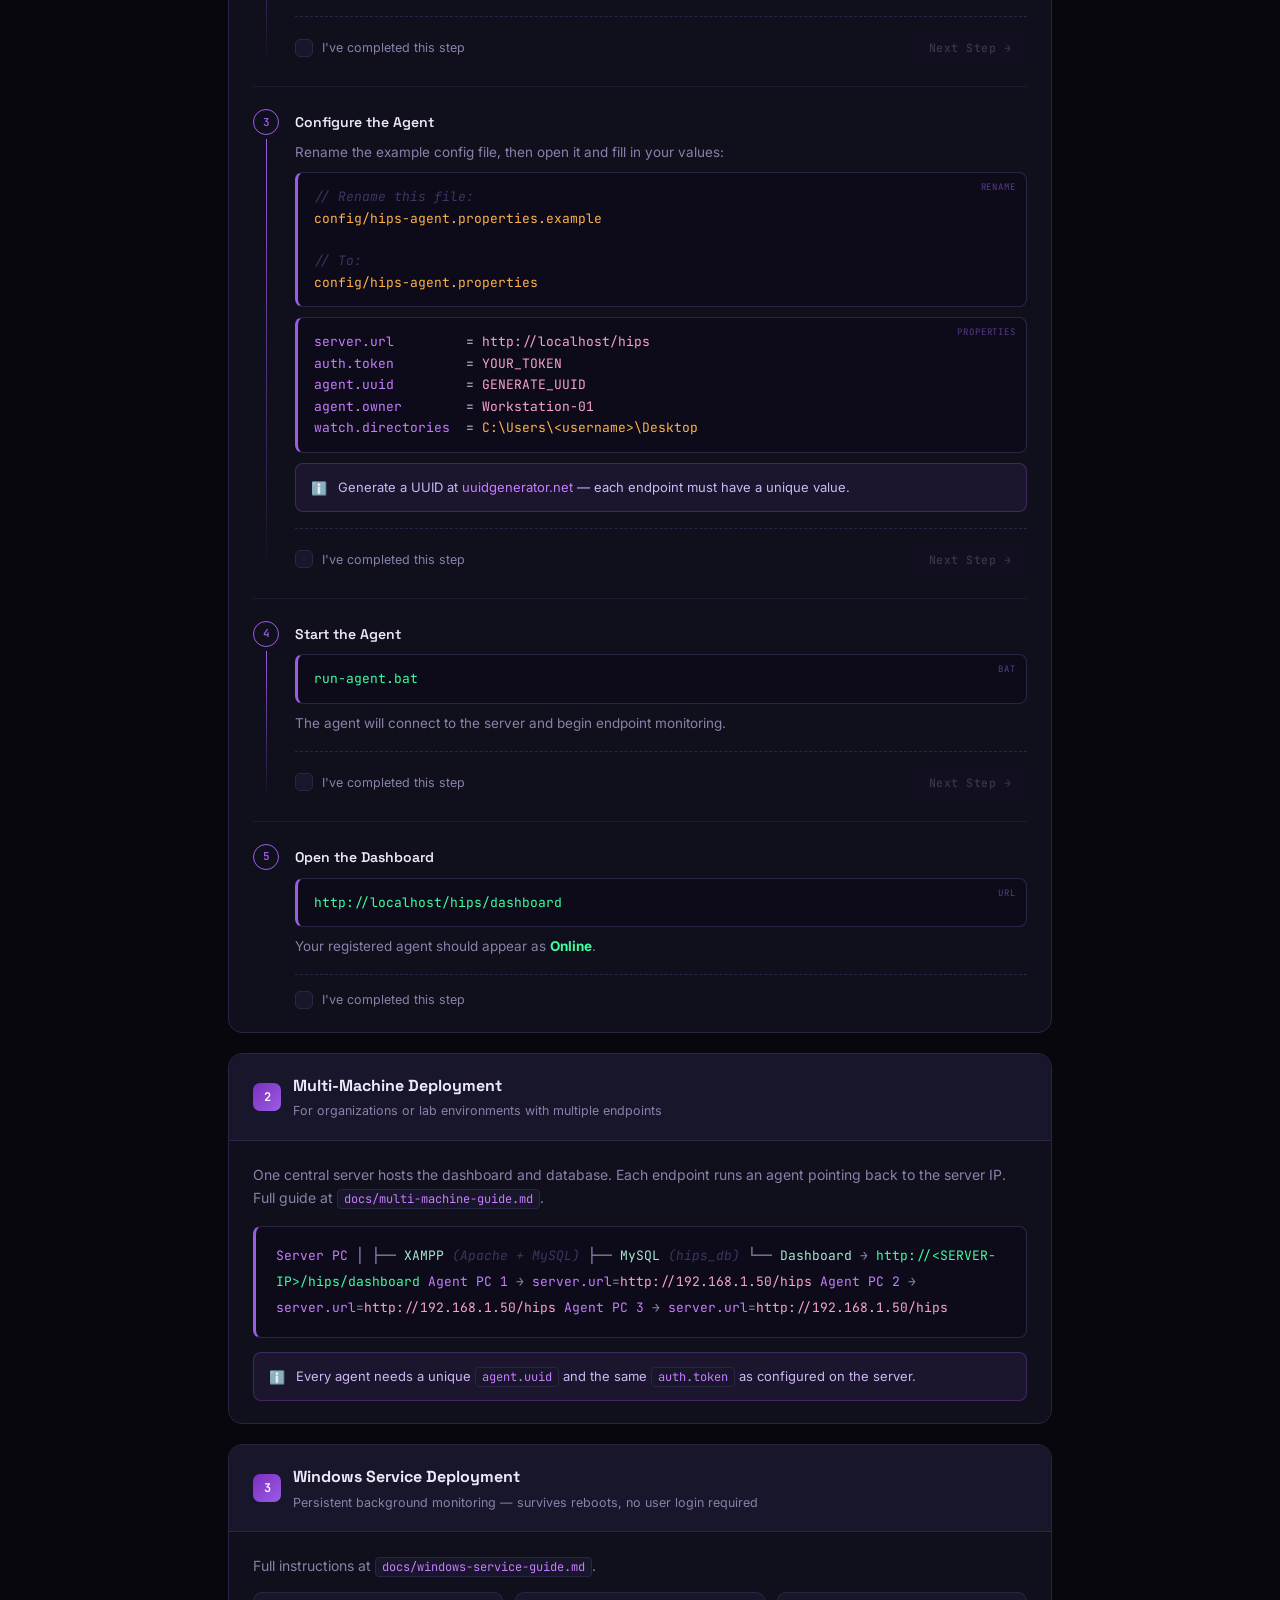
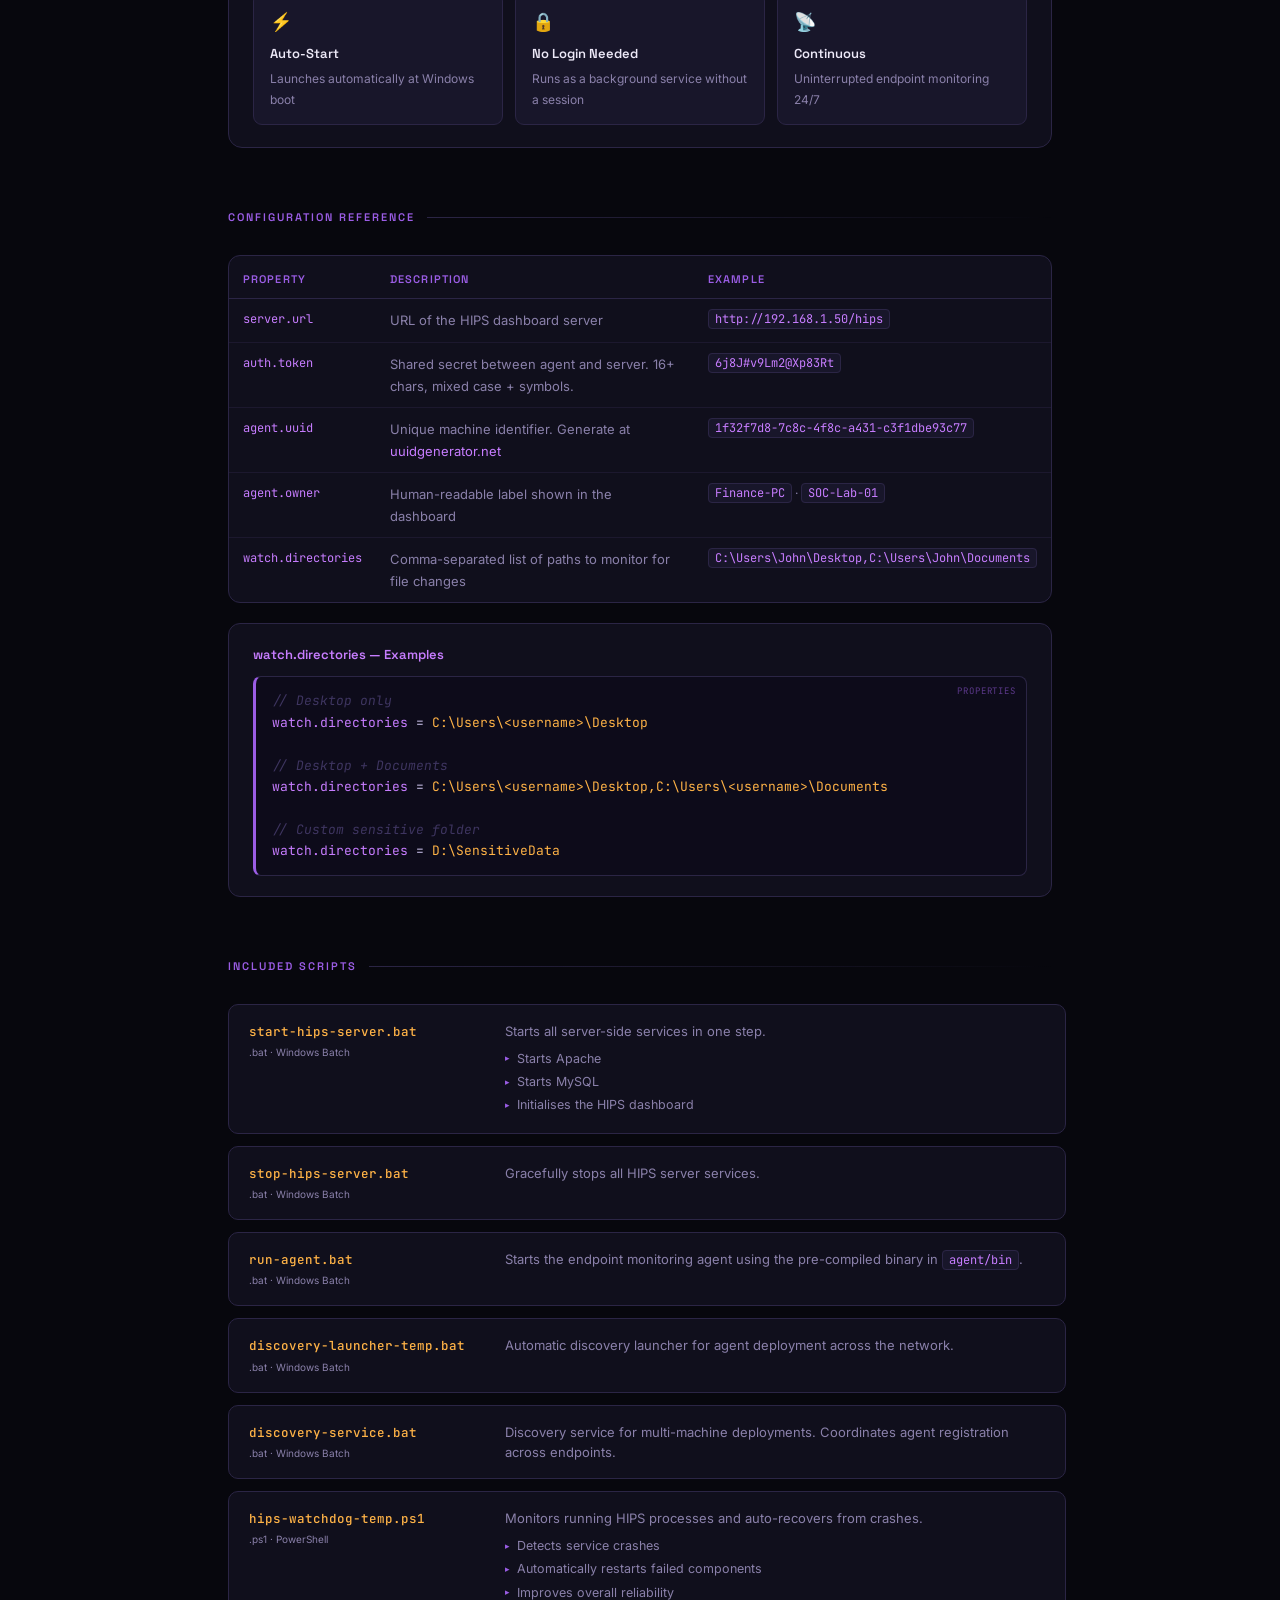
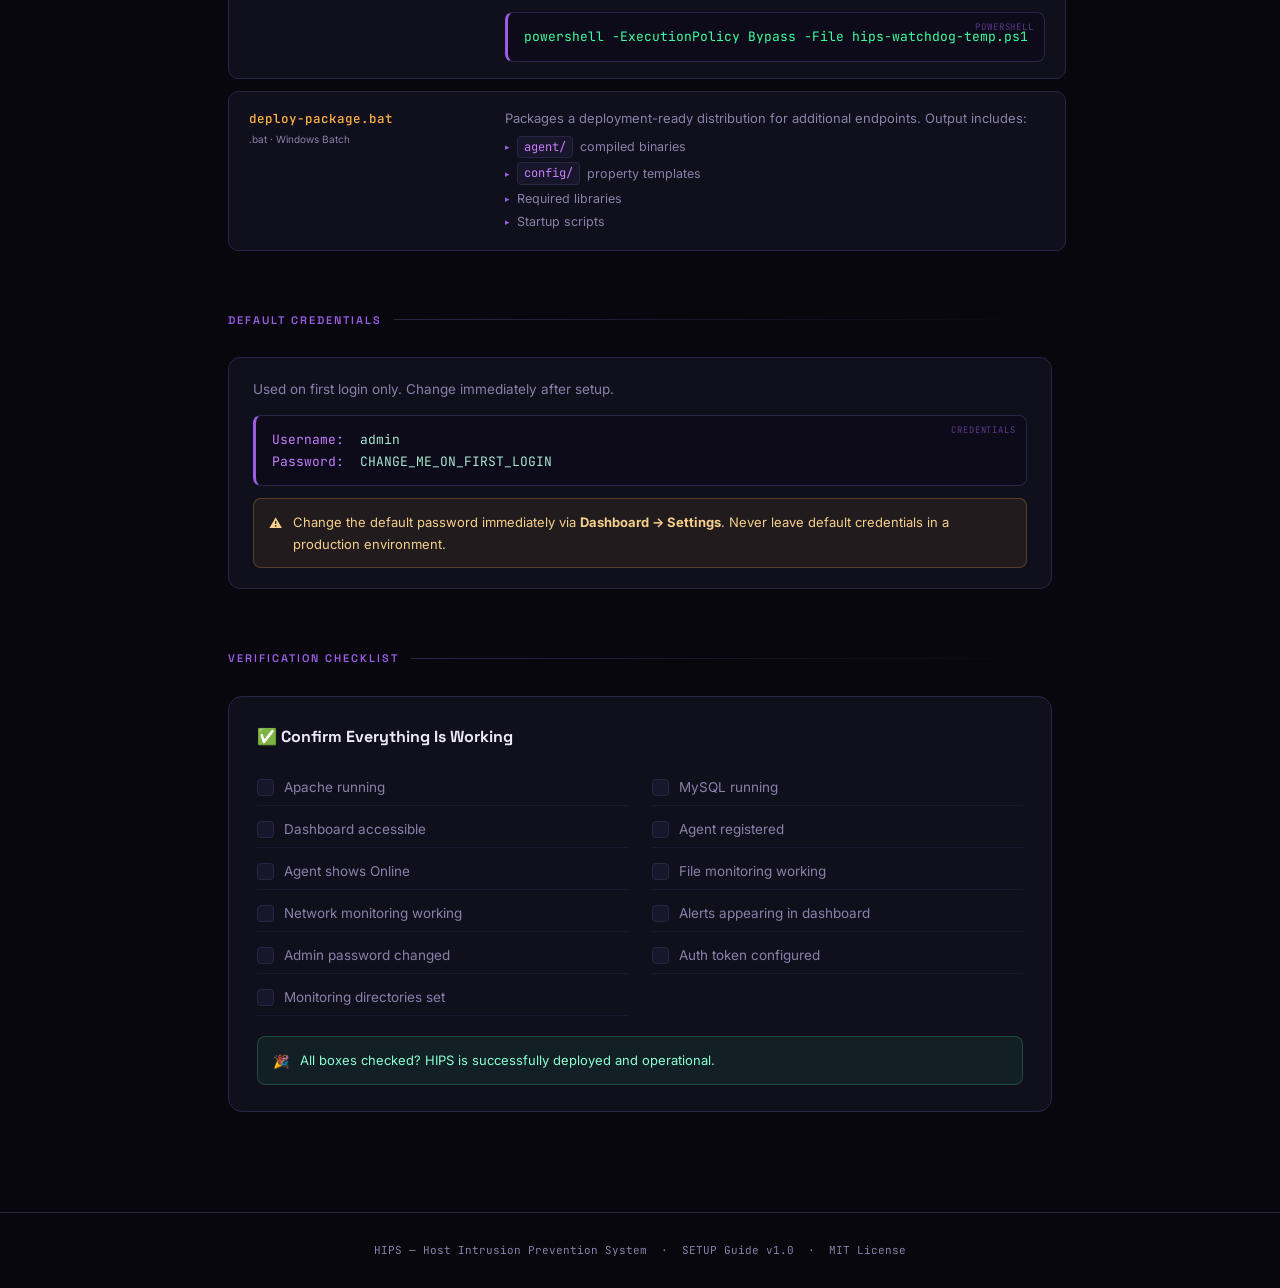
==== commit 1b7d6b82: "Update index.html" ====
--- a/docs/index.html
+++ b/docs/index.html
@@ -34,6 +34,7 @@
     font-family: 'Inter', sans-serif;
     font-size: 15px;
     line-height: 1.7;
+    overflow-x: hidden;
   }
 
   body::before {
@@ -51,6 +52,15 @@
   }
   .orb-1 { top: -250px; left: -250px; }
   .orb-2 { bottom: -250px; right: -250px; }
+
+  /* ── 3D WIREFRAME BACKGROUND ── */
+  #bg3d {
+    position: fixed;
+    inset: 0;
+    z-index: 0;
+    pointer-events: none;
+    display: block;
+  }
 
   /* ── HEADER ── */
   header {
@@ -230,6 +240,7 @@
     margin-bottom: 22px;
     padding-bottom: 22px;
     border-bottom: 1px solid rgba(43,37,69,.5);
+    scroll-margin-top: 80px;
   }
   .install-step:last-child { margin-bottom: 0; padding-bottom: 0; border-bottom: none; }
 
@@ -244,6 +255,12 @@
     display: flex; align-items: center; justify-content: center;
     font-family: 'JetBrains Mono', monospace; font-size: 11px;
     color: var(--purple); font-weight: 600; flex-shrink: 0;
+    transition: background .25s, color .25s, box-shadow .25s;
+  }
+  .step-circle.done {
+    background: var(--purple);
+    color: #fff;
+    box-shadow: 0 0 12px rgba(155,93,229,.6);
   }
 
   .step-line {
@@ -441,16 +458,116 @@
     position: relative; z-index: 1;
   }
 
+  /* ── STEP ACTIONS (checkbox + next button) ── */
+  .step-action {
+    display: flex; align-items: center; gap: 14px; flex-wrap: wrap;
+    margin-top: 16px; padding-top: 14px;
+    border-top: 1px dashed var(--border);
+  }
+
+  .step-check-label {
+    display: inline-flex; align-items: center; gap: 9px;
+    cursor: pointer;
+    font-size: 12.5px; color: var(--muted);
+    user-select: none;
+  }
+
+  .step-checkbox {
+    appearance: none; -webkit-appearance: none;
+    width: 18px; height: 18px; flex-shrink: 0;
+    border: 1.5px solid var(--border); border-radius: 5px;
+    background: var(--surface2);
+    cursor: pointer;
+    position: relative;
+    transition: border-color .2s, background .2s, box-shadow .2s;
+  }
+  .step-checkbox:hover { border-color: var(--purple-lo); }
+  .step-checkbox:checked {
+    background: linear-gradient(135deg, var(--purple-lo), var(--purple));
+    border-color: var(--purple);
+    box-shadow: 0 0 10px rgba(155,93,229,.45);
+  }
+  .step-checkbox:checked::after {
+    content: '';
+    position: absolute;
+    left: 5px; top: 1px;
+    width: 5px; height: 9px;
+    border: solid #fff;
+    border-width: 0 2px 2px 0;
+    transform: rotate(45deg);
+  }
+  .step-check-label:has(.step-checkbox:checked) { color: var(--text); }
+
+  .next-step-btn {
+    font-family: 'JetBrains Mono', monospace;
+    font-size: 11.5px; font-weight: 500; letter-spacing: .04em;
+    color: #fff;
+    background: linear-gradient(135deg, var(--purple-lo), var(--purple));
+    border: none; border-radius: 7px;
+    padding: 9px 16px;
+    cursor: pointer;
+    display: inline-flex; align-items: center; gap: 7px;
+    transition: opacity .2s, transform .15s, box-shadow .2s;
+    box-shadow: 0 0 0 rgba(155,93,229,0);
+    margin-left: auto;
+  }
+  .next-step-btn:not(:disabled):hover {
+    transform: translateY(-1px);
+    box-shadow: 0 4px 16px rgba(155,93,229,.35);
+  }
+  .next-step-btn:disabled {
+    opacity: .35;
+    cursor: not-allowed;
+    background: var(--surface2);
+    color: var(--muted);
+  }
+
+  /* ── COMPLETION MESSAGE ── */
+  .completion-message {
+    max-width: 920px; margin: 0 auto 40px;
+    padding: 0 48px;
+    position: relative; z-index: 1;
+    display: none;
+  }
+  .completion-message.show {
+    display: block;
+    animation: completionPop .5s ease;
+  }
+  .completion-card {
+    background: linear-gradient(135deg, rgba(155,93,229,.16), rgba(61,255,160,.08));
+    border: 1px solid rgba(155,93,229,.4);
+    border-radius: 16px;
+    padding: 32px;
+    text-align: center;
+    box-shadow: 0 0 40px rgba(155,93,229,.18);
+  }
+  .completion-card .big-emoji { font-size: 38px; margin-bottom: 10px; }
+  .completion-card h3 {
+    font-family: 'Space Grotesk', sans-serif;
+    font-size: 20px; font-weight: 700;
+    background: linear-gradient(120deg, #fff 30%, var(--purple-hi));
+    -webkit-background-clip: text; -webkit-text-fill-color: transparent;
+    margin-bottom: 8px;
+  }
+  .completion-card p { color: var(--muted); font-size: 13.5px; }
+
+  @keyframes completionPop {
+    0%   { opacity: 0; transform: translateY(14px) scale(.97); }
+    100% { opacity: 1; transform: translateY(0) scale(1); }
+  }
+
   @media (max-width: 700px) {
-    header, .hero, .wrapper { padding-left: 20px; padding-right: 20px; }
+    header, .hero, .wrapper, .completion-message { padding-left: 20px; padding-right: 20px; }
     .options-grid { grid-template-columns: 1fr; }
     .check-grid { grid-template-columns: 1fr; }
     .script-row { grid-template-columns: 1fr; }
+    .next-step-btn { margin-left: 0; }
   }
 </style>
 </head>
 <body>
 
+<canvas id="bg3d"></canvas>
 <div class="glow-orb orb-1"></div>
 <div class="glow-orb orb-2"></div>
 
@@ -519,10 +636,42 @@
         <div class="prereq">Requires <span>Java 17+</span></div>
       </div>
 
-      <!-- Step 1 -->
-      <div class="install-step">
+      <!-- Step 1 (NEW) -->
+      <div class="install-step" id="step-1">
         <div class="step-indicator">
-          <div class="step-circle">1</div>
+          <div class="step-circle" id="step-circle-1">1</div>
+          <div class="step-line"></div>
+        </div>
+        <div class="step-content">
+          <h4>Copy the HIPS Project into XAMPP</h4>
+          <p>Copy the entire HIPS project folder (the folder containing the dashboard, API, and related files) into your XAMPP <span class="ic">htdocs</span> directory.</p>
+          <pre data-lang="structure"><span class="hl-dir">XAMPP/</span>
+└── <span class="hl-dir">htdocs/</span>
+    └── <span class="hl-path">hips/</span>
+        ├── <span class="hl-val">dashboard/</span>
+        ├── <span class="hl-val">api/</span>
+        ├── <span class="hl-val">config/</span>
+        ├── <span class="hl-val">agent/</span>
+        └── <span class="hl-cmt">...</span></pre>
+          <div class="callout info">
+            <span class="ico">ℹ️</span>
+            <span><strong>Why this step is needed:</strong> Apache (via XAMPP) only serves files placed inside the <span class="ic">htdocs</span> directory. Since HIPS is a PHP-based dashboard and API, the project must be placed there for Apache to serve it correctly. Otherwise, visiting <span class="ic">http://localhost/hips</span> will result in a "Page Not Found" or similar error.</span>
+          </div>
+
+          <div class="step-action">
+            <label class="step-check-label">
+              <input type="checkbox" class="step-checkbox" id="step-check-1"/>
+              I've completed this step
+            </label>
+            <button class="next-step-btn" id="step-next-1" disabled>Next Step →</button>
+          </div>
+        </div>
+      </div>
+
+      <!-- Step 2 (was Step 1) -->
+      <div class="install-step" id="step-2">
+        <div class="step-indicator">
+          <div class="step-circle" id="step-circle-2">2</div>
           <div class="step-line"></div>
         </div>
         <div class="step-content">
@@ -533,13 +682,21 @@
             <span class="ico">✅</span>
             <span>This script handles Apache, MySQL, and HIPS dashboard startup in a single step.</span>
           </div>
-        </div>
-      </div>
-
-      <!-- Step 2 -->
-      <div class="install-step">
+
+          <div class="step-action">
+            <label class="step-check-label">
+              <input type="checkbox" class="step-checkbox" id="step-check-2"/>
+              I've completed this step
+            </label>
+            <button class="next-step-btn" id="step-next-2" disabled>Next Step →</button>
+          </div>
+        </div>
+      </div>
+
+      <!-- Step 3 (was Step 2) -->
+      <div class="install-step" id="step-3">
         <div class="step-indicator">
-          <div class="step-circle">2</div>
+          <div class="step-circle" id="step-circle-3">3</div>
           <div class="step-line"></div>
         </div>
         <div class="step-content">
@@ -559,31 +716,54 @@
             <span class="ico">ℹ️</span>
             <span>Generate a UUID at <a href="https://www.uuidgenerator.net" target="_blank">uuidgenerator.net</a> — each endpoint must have a unique value.</span>
           </div>
-        </div>
-      </div>
-
-      <!-- Step 3 -->
-      <div class="install-step">
+
+          <div class="step-action">
+            <label class="step-check-label">
+              <input type="checkbox" class="step-checkbox" id="step-check-3"/>
+              I've completed this step
+            </label>
+            <button class="next-step-btn" id="step-next-3" disabled>Next Step →</button>
+          </div>
+        </div>
+      </div>
+
+      <!-- Step 4 (was Step 3) -->
+      <div class="install-step" id="step-4">
         <div class="step-indicator">
-          <div class="step-circle">3</div>
+          <div class="step-circle" id="step-circle-4">4</div>
           <div class="step-line"></div>
         </div>
         <div class="step-content">
           <h4>Start the Agent</h4>
           <pre data-lang="bat"><span class="hl-cmd">run-agent.bat</span></pre>
           <p style="margin-top:8px">The agent will connect to the server and begin endpoint monitoring.</p>
-        </div>
-      </div>
-
-      <!-- Step 4 -->
-      <div class="install-step">
+
+          <div class="step-action">
+            <label class="step-check-label">
+              <input type="checkbox" class="step-checkbox" id="step-check-4"/>
+              I've completed this step
+            </label>
+            <button class="next-step-btn" id="step-next-4" disabled>Next Step →</button>
+          </div>
+        </div>
+      </div>
+
+      <!-- Step 5 (was Step 4) -->
+      <div class="install-step" id="step-5">
         <div class="step-indicator">
-          <div class="step-circle">4</div>
+          <div class="step-circle" id="step-circle-5">5</div>
         </div>
         <div class="step-content">
           <h4>Open the Dashboard</h4>
           <pre data-lang="url"><span class="hl-cmd">http://localhost/hips/dashboard</span></pre>
           <p style="margin-top:8px">Your registered agent should appear as <strong style="color:var(--green)">Online</strong>.</p>
+
+          <div class="step-action">
+            <label class="step-check-label">
+              <input type="checkbox" class="step-checkbox" id="step-check-5"/>
+              I've completed this step
+            </label>
+          </div>
         </div>
       </div>
 
@@ -854,9 +1034,212 @@
 
 </div><!-- /wrapper -->
 
+<!-- ── SETUP COMPLETION MESSAGE (shown via JS) ── -->
+<div class="completion-message" id="completion-message">
+  <div class="completion-card">
+    <div class="big-emoji">🎉</div>
+    <h3>Setup Completed 🎉</h3>
+    <p>You've finished all installation steps. HIPS is ready to monitor your endpoint.</p>
+  </div>
+</div>
+
 <footer>
   HIPS — Host Intrusion Prevention System &nbsp;·&nbsp; SETUP Guide v1.0 &nbsp;·&nbsp; MIT License
 </footer>
 
+<script>
+(function () {
+  /* ════════════════════════════════════════════
+     STEP CHECKBOX / NEXT-STEP BUTTON LOGIC
+  ════════════════════════════════════════════ */
+  var TOTAL_STEPS = 5;
+
+  for (var i = 1; i <= TOTAL_STEPS; i++) {
+    (function (idx) {
+      var checkbox = document.getElementById('step-check-' + idx);
+      var nextBtn = document.getElementById('step-next-' + idx);
+      var circle = document.getElementById('step-circle-' + idx);
+
+      if (!checkbox) return;
+
+      checkbox.addEventListener('change', function () {
+        if (circle) circle.classList.toggle('done', checkbox.checked);
+
+        if (nextBtn) {
+          nextBtn.disabled = !checkbox.checked;
+        }
+
+        // Final step: checking the box shows the completion message
+        if (idx === TOTAL_STEPS) {
+          var completion = document.getElementById('completion-message');
+          if (checkbox.checked) {
+            completion.classList.add('show');
+            completion.scrollIntoView({ behavior: 'smooth', block: 'center' });
+          } else {
+            completion.classList.remove('show');
+          }
+        }
+      });
+
+      if (nextBtn) {
+        nextBtn.addEventListener('click', function () {
+          var nextStep = document.getElementById('step-' + (idx + 1));
+          if (nextStep) {
+            nextStep.scrollIntoView({ behavior: 'smooth', block: 'start' });
+          }
+        });
+      }
+    })(i);
+  }
+
+  /* ════════════════════════════════════════════
+     "ALIVE" 3D WIREFRAME BACKGROUND
+     Pure canvas + native JS, no external libraries.
+     Shapes idle-rotate continuously and spin
+     faster/differently in response to scroll.
+  ════════════════════════════════════════════ */
+  var canvas = document.getElementById('bg3d');
+  var ctx = canvas.getContext('2d');
+  var W, H;
+
+  function resize() {
+    W = canvas.width = window.innerWidth;
+    H = canvas.height = window.innerHeight;
+  }
+  window.addEventListener('resize', resize);
+  resize();
+
+  function makeCube(size) {
+    var pts = [];
+    [-1, 1].forEach(function (x) {
+      [-1, 1].forEach(function (y) {
+        [-1, 1].forEach(function (z) {
+          pts.push([x * size, y * size, z * size]);
+        });
+      });
+    });
+    var edges = [];
+    for (var a = 0; a < pts.length; a++) {
+      for (var b = a + 1; b < pts.length; b++) {
+        var diff = 0;
+        for (var k = 0; k < 3; k++) if (pts[a][k] !== pts[b][k]) diff++;
+        if (diff === 1) edges.push([a, b]);
+      }
+    }
+    return { points: pts, edges: edges };
+  }
+
+  function makeOcta(size) {
+    var pts = [
+      [size, 0, 0], [-size, 0, 0],
+      [0, size, 0], [0, -size, 0],
+      [0, 0, size], [0, 0, -size]
+    ];
+    var skip = { '0-1': 1, '2-3': 1, '4-5': 1 };
+    var edges = [];
+    for (var a = 0; a < pts.length; a++) {
+      for (var b = a + 1; b < pts.length; b++) {
+        if (!skip[a + '-' + b]) edges.push([a, b]);
+      }
+    }
+    return { points: pts, edges: edges };
+  }
+
+  function makePyramid(size) {
+    var pts = [
+      [0, -size, 0],
+      [-size, size, -size], [size, size, -size],
+      [size, size, size], [-size, size, size]
+    ];
+    var edges = [
+      [0, 1], [0, 2], [0, 3], [0, 4],
+      [1, 2], [2, 3], [3, 4], [4, 1]
+    ];
+    return { points: pts, edges: edges };
+  }
+
+  var shapes = [
+    { geo: makeCube(64), xR: 0.13, yR: 0.18, rx: 0.3, ry: 0.6, rz: 0.1,
+      base: { x: 0.0007, y: 0.0011, z: 0.0004 }, color: 'rgba(155,93,229,0.30)' },
+    { geo: makeOcta(58), xR: 0.87, yR: 0.66, rx: 0.6, ry: 0.2, rz: 0.4,
+      base: { x: 0.0009, y: 0.0006, z: 0.0008 }, color: 'rgba(199,125,255,0.22)' },
+    { geo: makeCube(46), xR: 0.78, yR: 0.14, rx: 0.2, ry: 0.4, rz: 0.7,
+      base: { x: 0.0005, y: 0.0008, z: 0.0005 }, color: 'rgba(61,255,160,0.16)' },
+    { geo: makePyramid(50), xR: 0.07, yR: 0.82, rx: 0.5, ry: 0.3, rz: 0.2,
+      base: { x: 0.0006, y: 0.0007, z: 0.0006 }, color: 'rgba(155,93,229,0.22)' },
+    { geo: makeOcta(36), xR: 0.50, yR: 0.92, rx: 0.4, ry: 0.5, rz: 0.3,
+      base: { x: 0.0008, y: 0.0005, z: 0.0009 }, color: 'rgba(199,125,255,0.14)' }
+  ];
+
+  function rotatePoint(p, rx, ry, rz) {
+    var x = p[0], y = p[1], z = p[2];
+
+    var cx = Math.cos(rx), sx = Math.sin(rx);
+    var y1 = y * cx - z * sx, z1 = y * sx + z * cx;
+    y = y1; z = z1;
+
+    var cy = Math.cos(ry), sy = Math.sin(ry);
+    var x1 = x * cy + z * sy, z2 = -x * sy + z * cy;
+    x = x1; z = z2;
+
+    var cz = Math.cos(rz), sz = Math.sin(rz);
+    var x2 = x * cz - y * sz, y2 = x * sz + y * cz;
+    x = x2; y = y2;
+
+    return [x, y, z];
+  }
+
+  function project(p) {
+    var fov = 280, viewerZ = 560;
+    var factor = fov / (viewerZ - p[2]);
+    return [p[0] * factor, p[1] * factor];
+  }
+
+  var lastScrollY = window.scrollY || 0;
+  var scrollVelocity = 0;
+
+  function tick() {
+    ctx.clearRect(0, 0, W, H);
+
+    var currentScroll = window.scrollY || window.pageYOffset || 0;
+    var delta = currentScroll - lastScrollY;
+    lastScrollY = currentScroll;
+    // smooth/decay the scroll velocity so motion eases out
+    scrollVelocity = scrollVelocity * 0.9 + delta * 0.1;
+
+    var scrollBoost = scrollVelocity * 0.0014;
+
+    shapes.forEach(function (shape) {
+      shape.rx += shape.base.x + scrollBoost * 0.6;
+      shape.ry += shape.base.y + scrollBoost;
+      shape.rz += shape.base.z + scrollBoost * 0.4;
+
+      var originX = shape.xR * W;
+      var originY = shape.yR * H;
+
+      var projected = shape.geo.points.map(function (p) {
+        var rp = rotatePoint(p, shape.rx, shape.ry, shape.rz);
+        var pr = project(rp);
+        return [originX + pr[0], originY + pr[1]];
+      });
+
+      ctx.strokeStyle = shape.color;
+      ctx.lineWidth = 1;
+      ctx.beginPath();
+      shape.geo.edges.forEach(function (edge) {
+        var p1 = projected[edge[0]], p2 = projected[edge[1]];
+        ctx.moveTo(p1[0], p1[1]);
+        ctx.lineTo(p2[0], p2[1]);
+      });
+      ctx.stroke();
+    });
+
+    requestAnimationFrame(tick);
+  }
+
+  requestAnimationFrame(tick);
+})();
+</script>
+
 </body>
 </html>
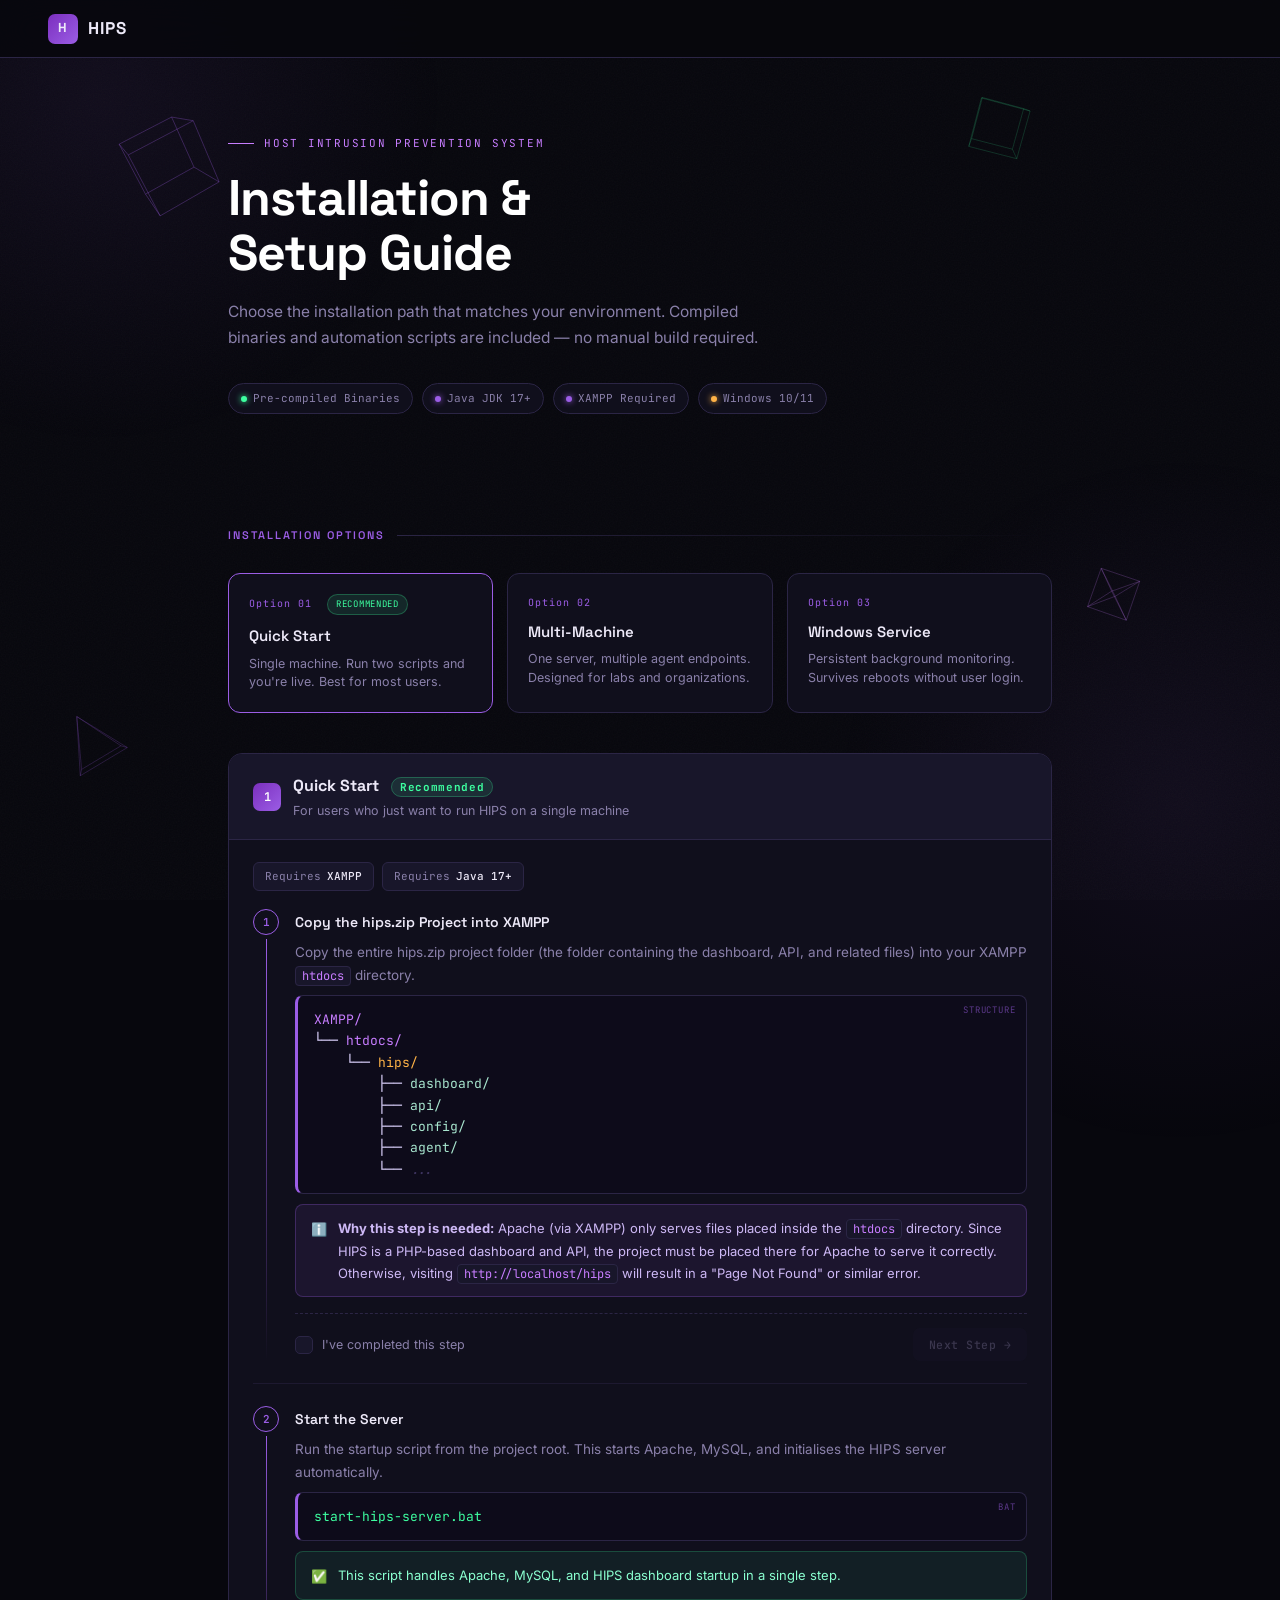
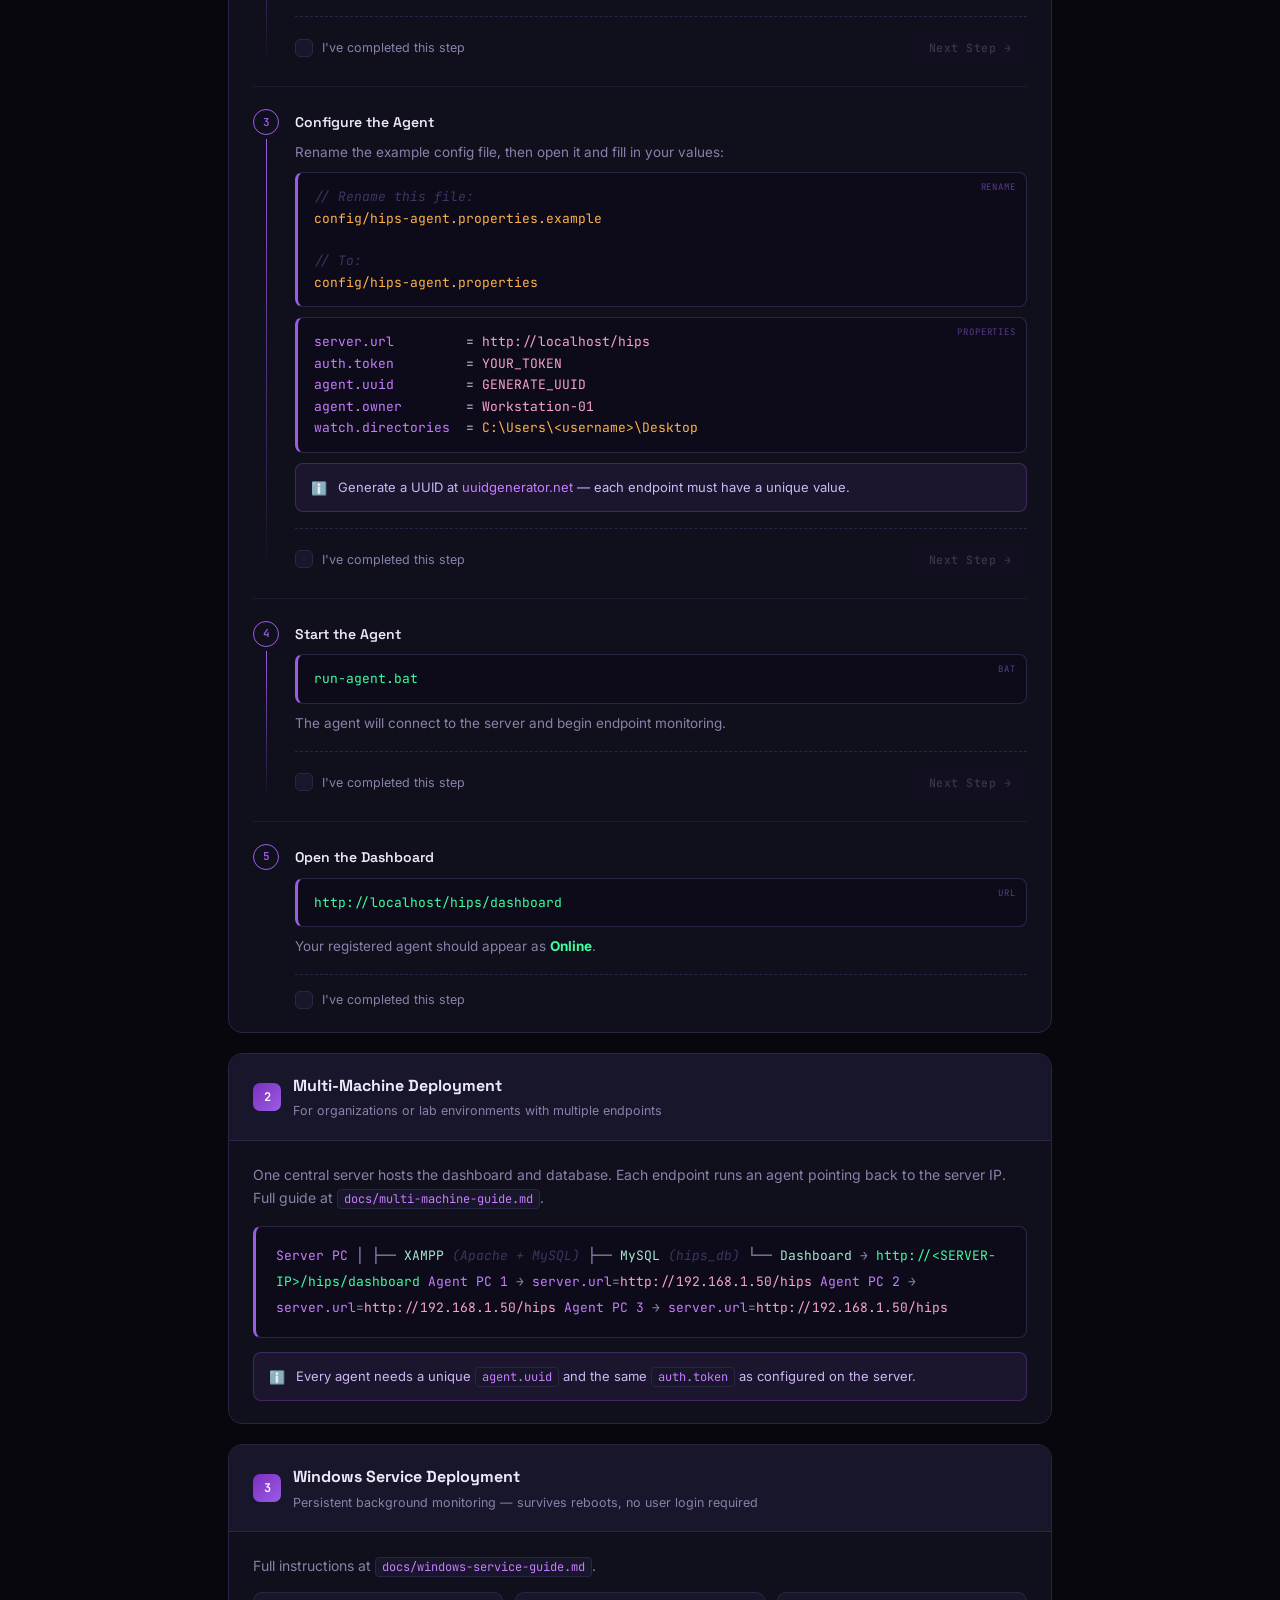
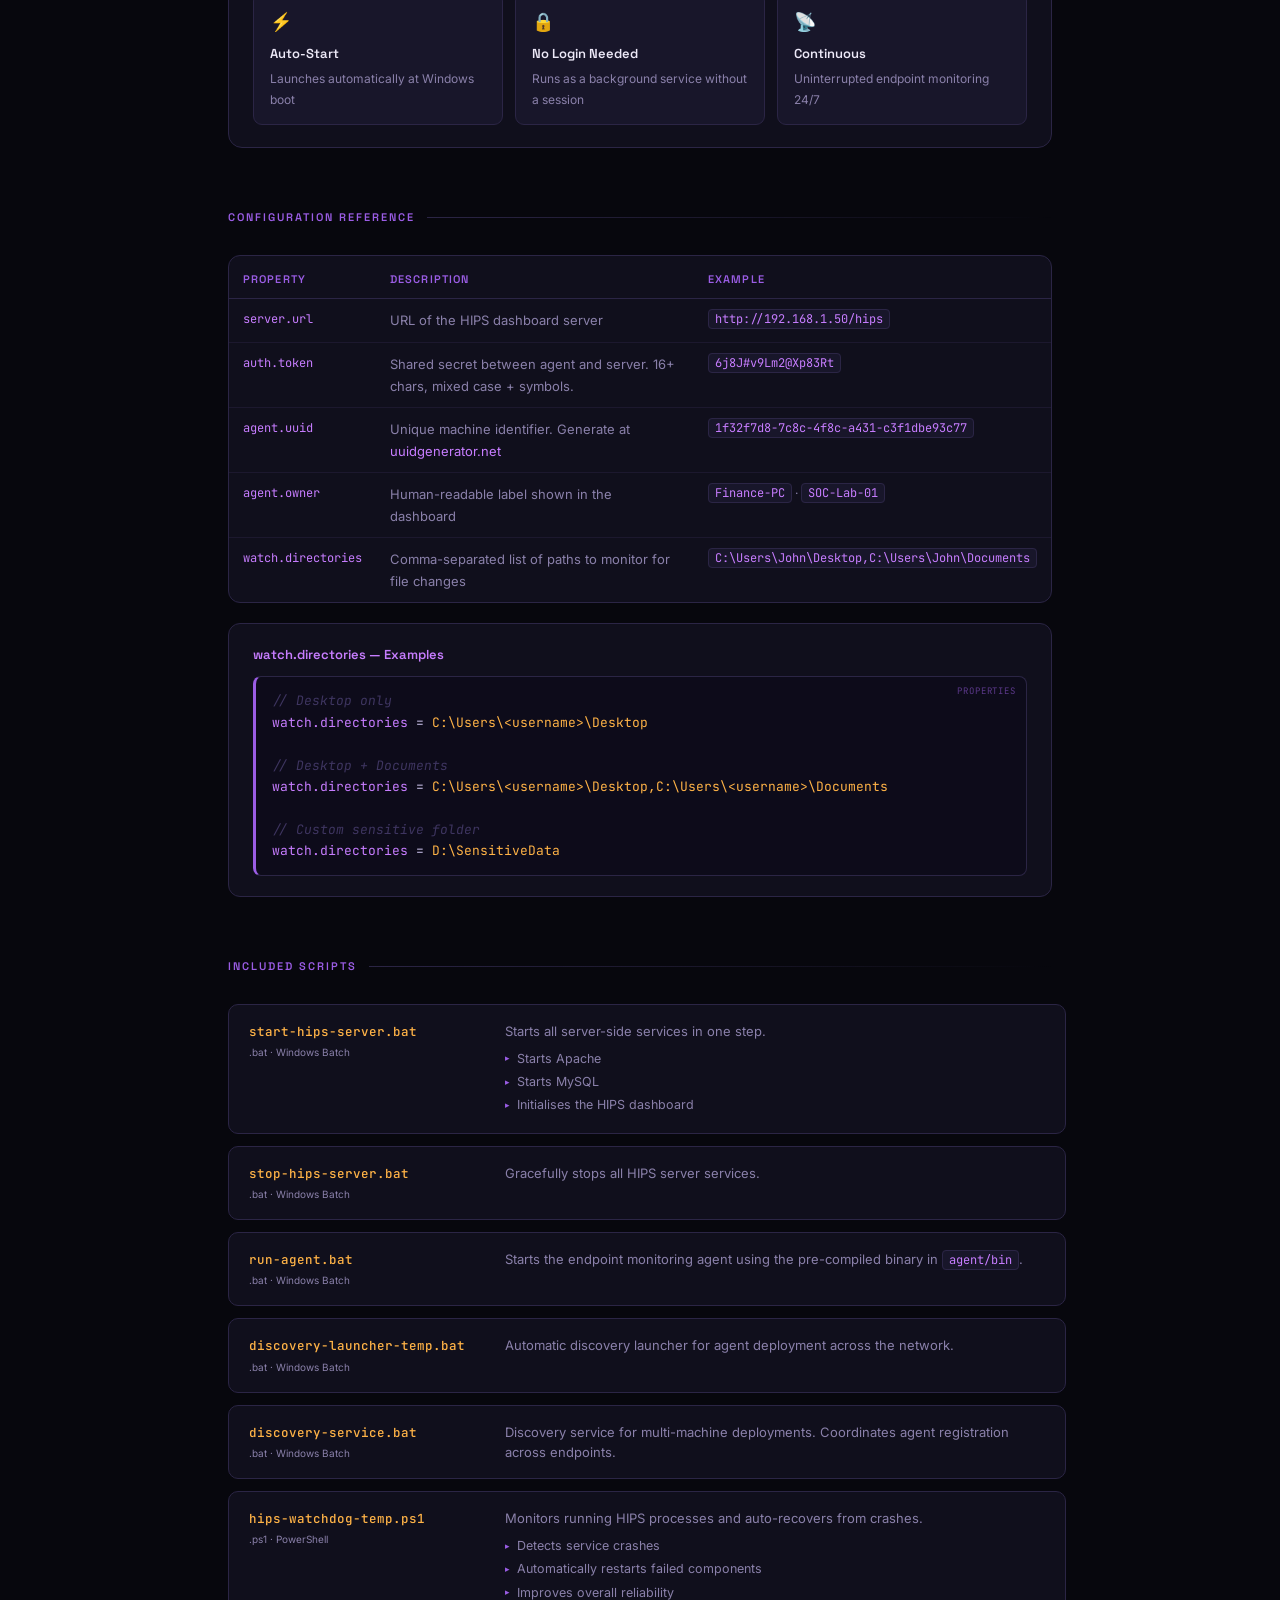
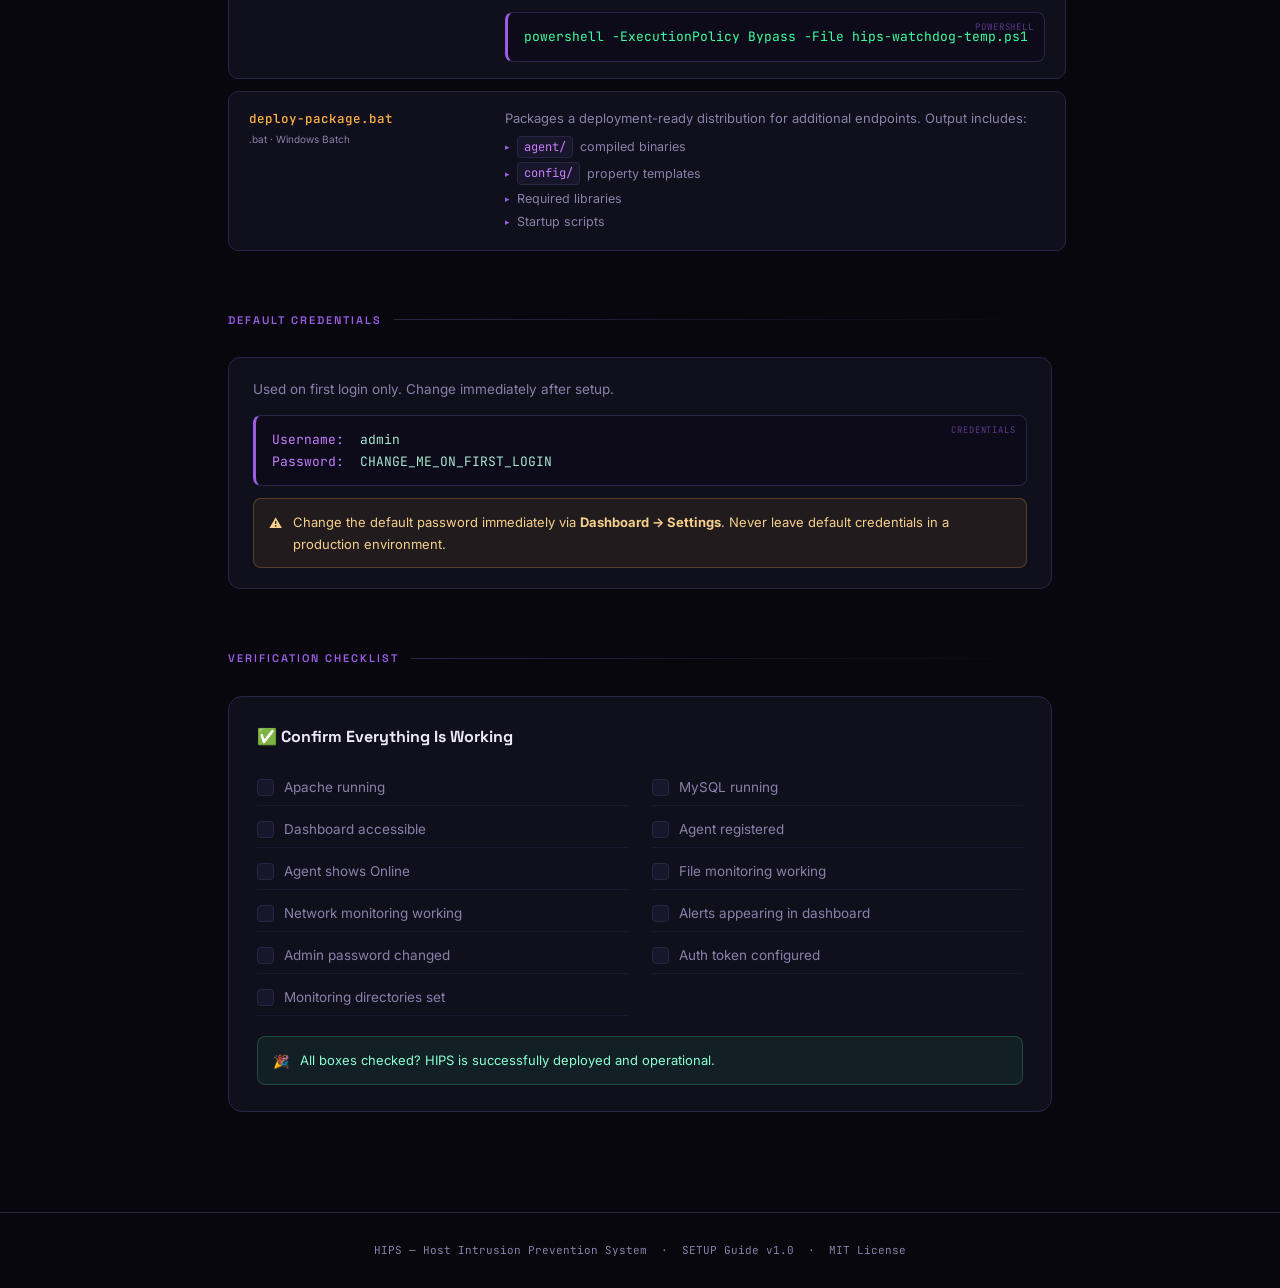
==== commit 90731599: "Update index.html" ====
--- a/docs/index.html
+++ b/docs/index.html
@@ -643,8 +643,8 @@
           <div class="step-line"></div>
         </div>
         <div class="step-content">
-          <h4>Copy the HIPS Project into XAMPP</h4>
-          <p>Copy the entire HIPS project folder (the folder containing the dashboard, API, and related files) into your XAMPP <span class="ic">htdocs</span> directory.</p>
+          <h4>Copy the hips.zip Project into XAMPP</h4>
+          <p>Copy the entire hips.zip project folder (the folder containing the dashboard, API, and related files) into your XAMPP <span class="ic">htdocs</span> directory.</p>
           <pre data-lang="structure"><span class="hl-dir">XAMPP/</span>
 └── <span class="hl-dir">htdocs/</span>
     └── <span class="hl-path">hips/</span>
@@ -668,7 +668,7 @@
         </div>
       </div>
 
-      <!-- Step 2 (was Step 1) -->
+      <!-- Step 2 -->
       <div class="install-step" id="step-2">
         <div class="step-indicator">
           <div class="step-circle" id="step-circle-2">2</div>
@@ -693,7 +693,7 @@
         </div>
       </div>
 
-      <!-- Step 3 (was Step 2) -->
+      <!-- Step 3 -->
       <div class="install-step" id="step-3">
         <div class="step-indicator">
           <div class="step-circle" id="step-circle-3">3</div>
@@ -727,7 +727,7 @@
         </div>
       </div>
 
-      <!-- Step 4 (was Step 3) -->
+      <!-- Step 4 -->
       <div class="install-step" id="step-4">
         <div class="step-indicator">
           <div class="step-circle" id="step-circle-4">4</div>
@@ -748,7 +748,7 @@
         </div>
       </div>
 
-      <!-- Step 5 (was Step 4) -->
+      <!-- Step 5 -->
       <div class="install-step" id="step-5">
         <div class="step-indicator">
           <div class="step-circle" id="step-circle-5">5</div>
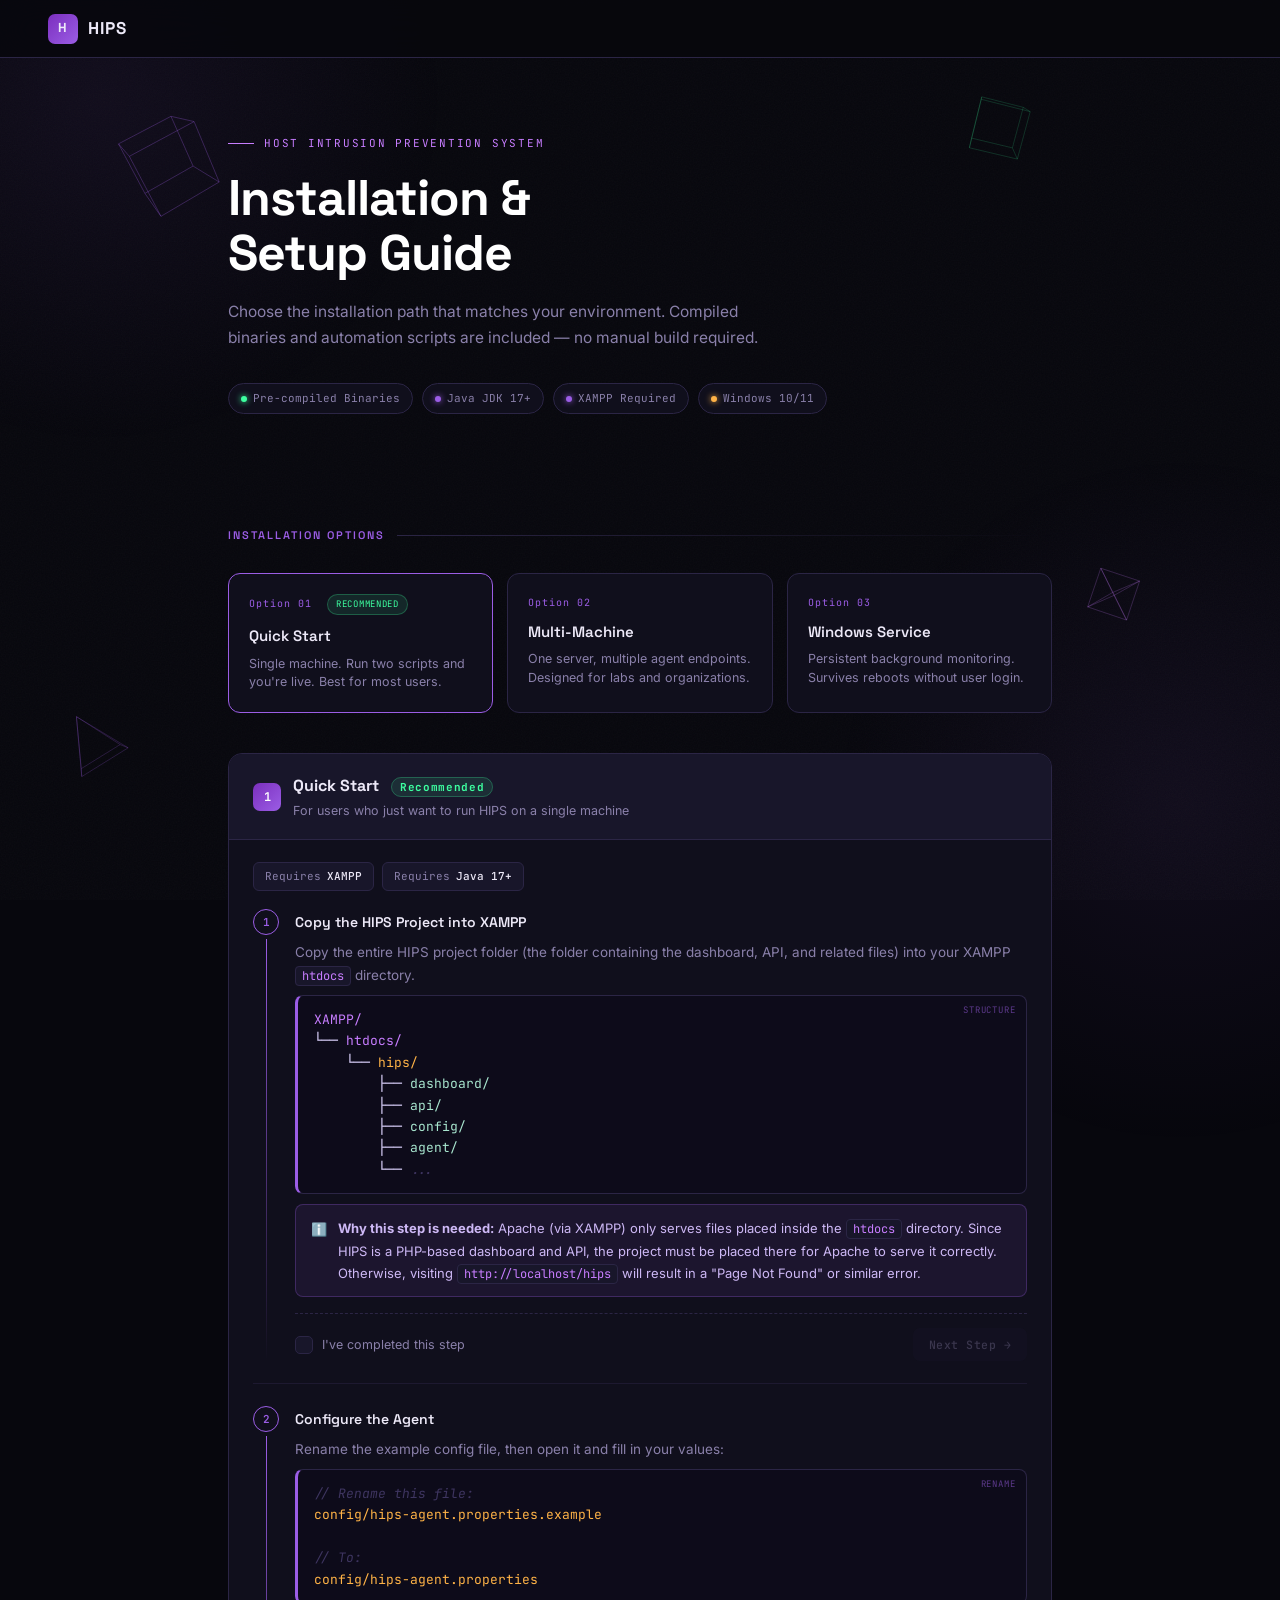
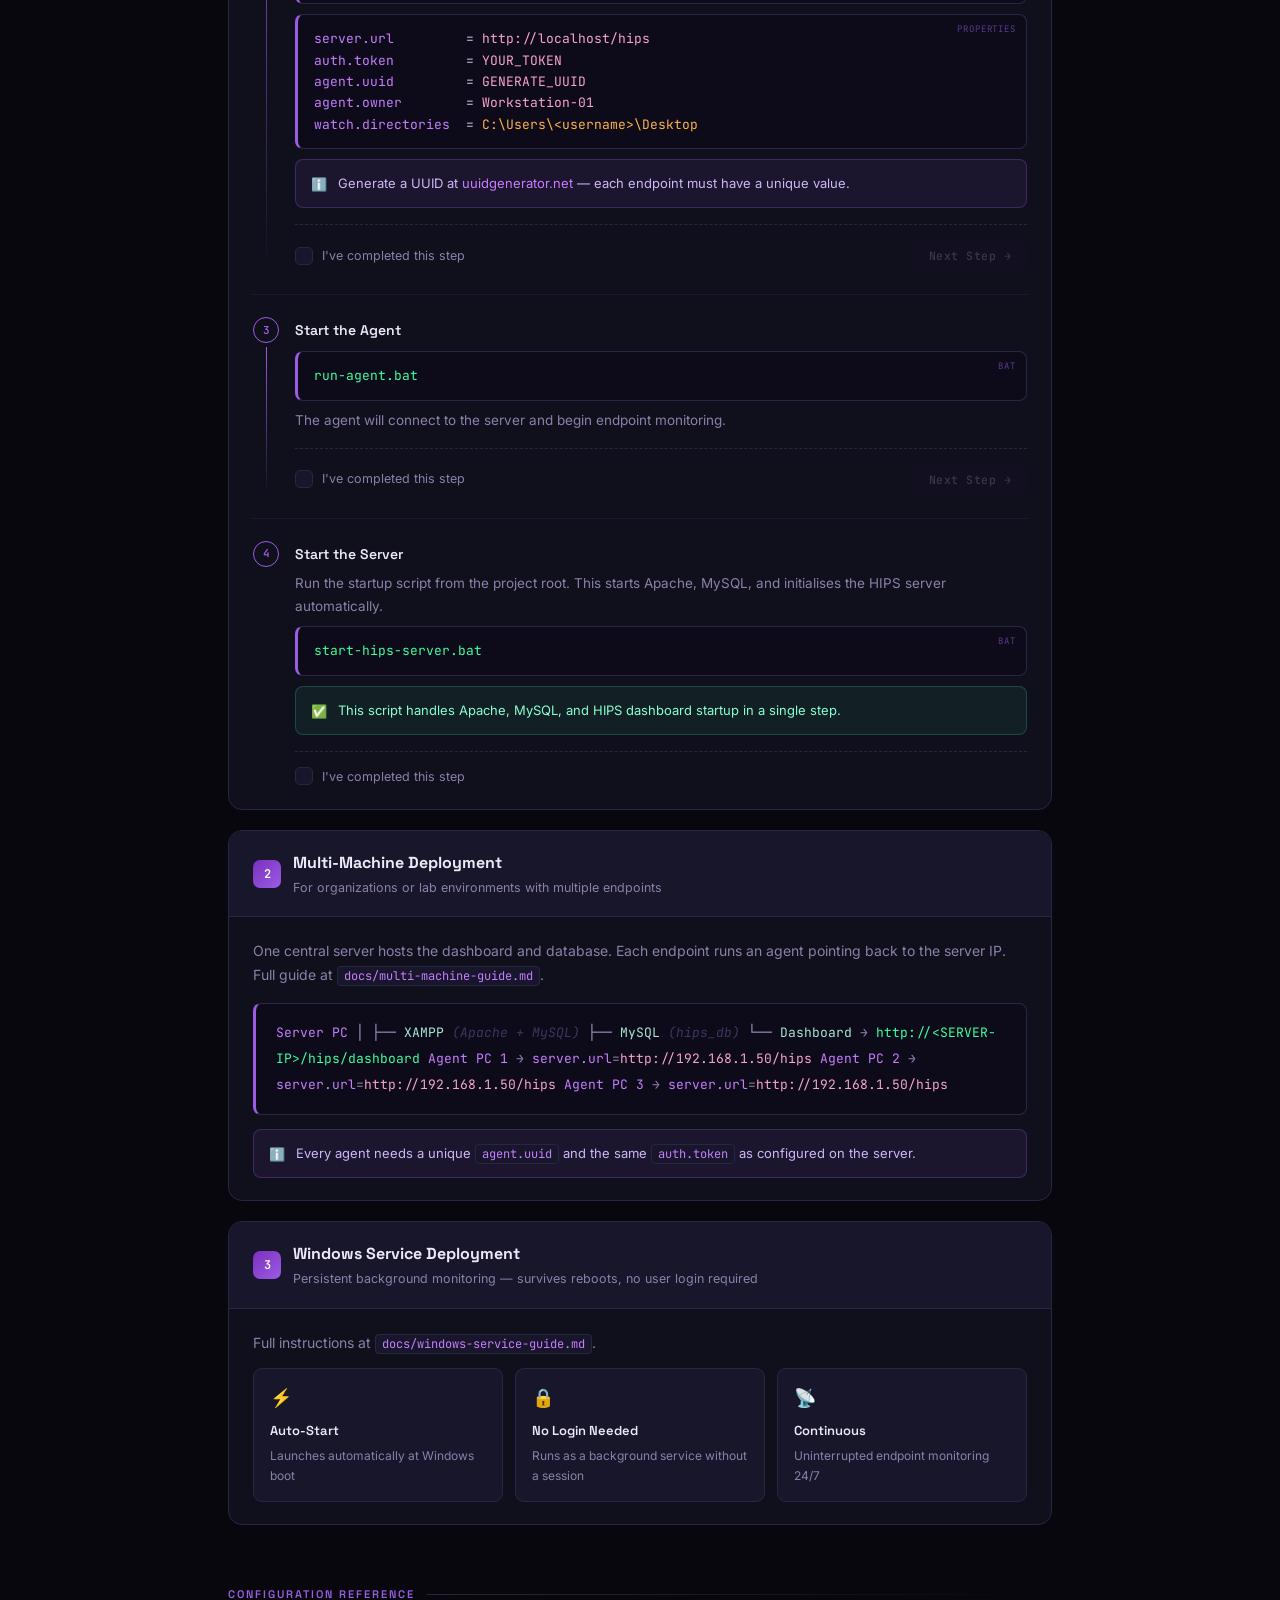
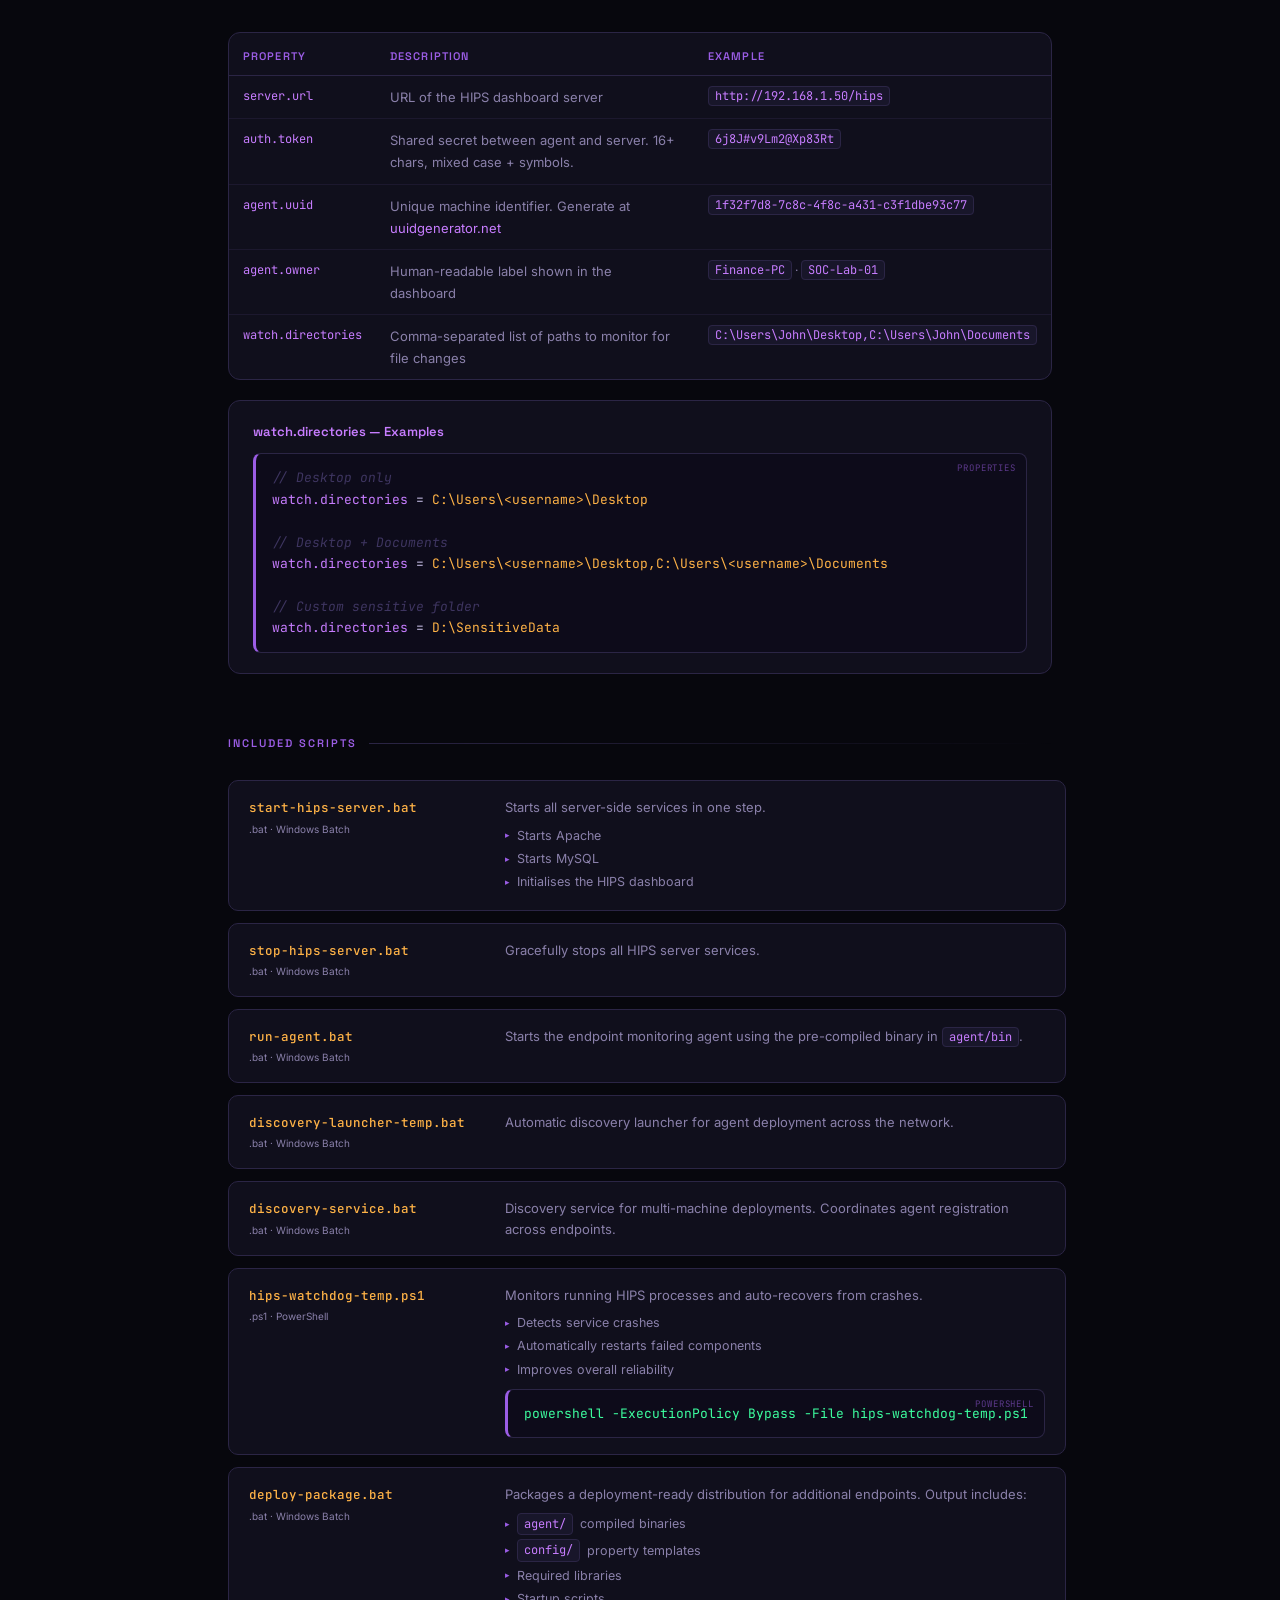
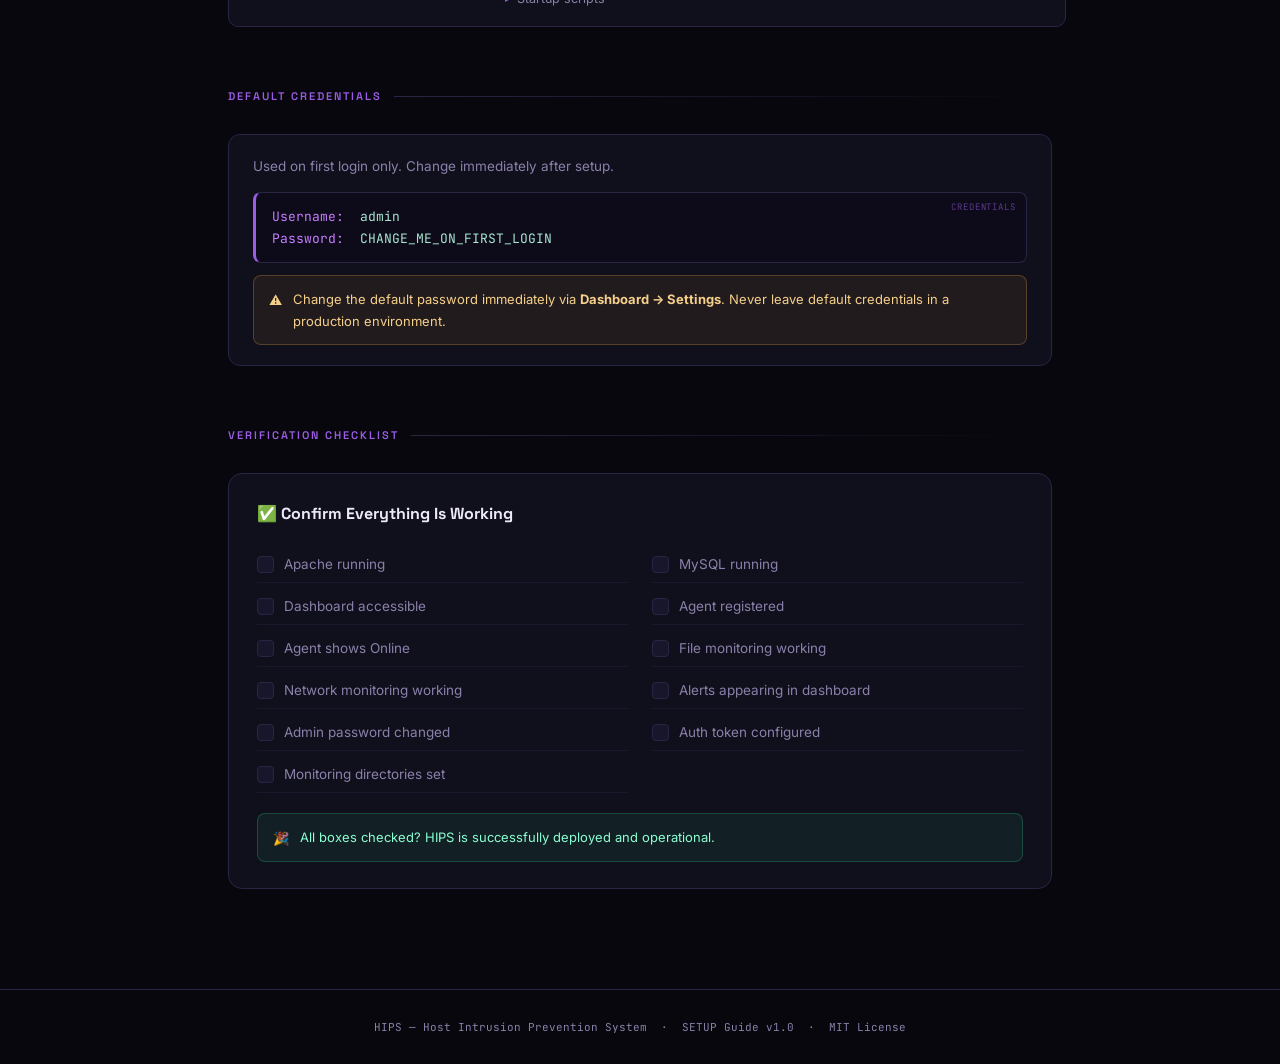
==== commit d11b2d78: "Update index.html" ====
--- a/docs/index.html
+++ b/docs/index.html
@@ -636,15 +636,15 @@
         <div class="prereq">Requires <span>Java 17+</span></div>
       </div>
 
-      <!-- Step 1 (NEW) -->
+      <!-- Step 1: Copy the HIPS Project into XAMPP -->
       <div class="install-step" id="step-1">
         <div class="step-indicator">
           <div class="step-circle" id="step-circle-1">1</div>
           <div class="step-line"></div>
         </div>
         <div class="step-content">
-          <h4>Copy the hips.zip Project into XAMPP</h4>
-          <p>Copy the entire hips.zip project folder (the folder containing the dashboard, API, and related files) into your XAMPP <span class="ic">htdocs</span> directory.</p>
+          <h4>Copy the HIPS Project into XAMPP</h4>
+          <p>Copy the entire HIPS project folder (the folder containing the dashboard, API, and related files) into your XAMPP <span class="ic">htdocs</span> directory.</p>
           <pre data-lang="structure"><span class="hl-dir">XAMPP/</span>
 └── <span class="hl-dir">htdocs/</span>
     └── <span class="hl-path">hips/</span>
@@ -668,35 +668,10 @@
         </div>
       </div>
 
-      <!-- Step 2 -->
+      <!-- Step 2: Configure the Agent (was Step 3) -->
       <div class="install-step" id="step-2">
         <div class="step-indicator">
           <div class="step-circle" id="step-circle-2">2</div>
-          <div class="step-line"></div>
-        </div>
-        <div class="step-content">
-          <h4>Start the Server</h4>
-          <p>Run the startup script from the project root. This starts Apache, MySQL, and initialises the HIPS server automatically.</p>
-          <pre data-lang="bat"><span class="hl-cmd">start-hips-server.bat</span></pre>
-          <div class="callout tip">
-            <span class="ico">✅</span>
-            <span>This script handles Apache, MySQL, and HIPS dashboard startup in a single step.</span>
-          </div>
-
-          <div class="step-action">
-            <label class="step-check-label">
-              <input type="checkbox" class="step-checkbox" id="step-check-2"/>
-              I've completed this step
-            </label>
-            <button class="next-step-btn" id="step-next-2" disabled>Next Step →</button>
-          </div>
-        </div>
-      </div>
-
-      <!-- Step 3 -->
-      <div class="install-step" id="step-3">
-        <div class="step-indicator">
-          <div class="step-circle" id="step-circle-3">3</div>
           <div class="step-line"></div>
         </div>
         <div class="step-content">
@@ -719,6 +694,27 @@
 
           <div class="step-action">
             <label class="step-check-label">
+              <input type="checkbox" class="step-checkbox" id="step-check-2"/>
+              I've completed this step
+            </label>
+            <button class="next-step-btn" id="step-next-2" disabled>Next Step →</button>
+          </div>
+        </div>
+      </div>
+
+      <!-- Step 3: Start the Agent (was Step 4) -->
+      <div class="install-step" id="step-3">
+        <div class="step-indicator">
+          <div class="step-circle" id="step-circle-3">3</div>
+          <div class="step-line"></div>
+        </div>
+        <div class="step-content">
+          <h4>Start the Agent</h4>
+          <pre data-lang="bat"><span class="hl-cmd">run-agent.bat</span></pre>
+          <p style="margin-top:8px">The agent will connect to the server and begin endpoint monitoring.</p>
+
+          <div class="step-action">
+            <label class="step-check-label">
               <input type="checkbox" class="step-checkbox" id="step-check-3"/>
               I've completed this step
             </label>
@@ -727,40 +723,23 @@
         </div>
       </div>
 
-      <!-- Step 4 -->
+      <!-- Step 4: Start the Server (was Step 2) — final step -->
       <div class="install-step" id="step-4">
         <div class="step-indicator">
           <div class="step-circle" id="step-circle-4">4</div>
-          <div class="step-line"></div>
         </div>
         <div class="step-content">
-          <h4>Start the Agent</h4>
-          <pre data-lang="bat"><span class="hl-cmd">run-agent.bat</span></pre>
-          <p style="margin-top:8px">The agent will connect to the server and begin endpoint monitoring.</p>
+          <h4>Start the Server</h4>
+          <p>Run the startup script from the project root. This starts Apache, MySQL, and initialises the HIPS server automatically.</p>
+          <pre data-lang="bat"><span class="hl-cmd">start-hips-server.bat</span></pre>
+          <div class="callout tip">
+            <span class="ico">✅</span>
+            <span>This script handles Apache, MySQL, and HIPS dashboard startup in a single step.</span>
+          </div>
 
           <div class="step-action">
             <label class="step-check-label">
               <input type="checkbox" class="step-checkbox" id="step-check-4"/>
-              I've completed this step
-            </label>
-            <button class="next-step-btn" id="step-next-4" disabled>Next Step →</button>
-          </div>
-        </div>
-      </div>
-
-      <!-- Step 5 -->
-      <div class="install-step" id="step-5">
-        <div class="step-indicator">
-          <div class="step-circle" id="step-circle-5">5</div>
-        </div>
-        <div class="step-content">
-          <h4>Open the Dashboard</h4>
-          <pre data-lang="url"><span class="hl-cmd">http://localhost/hips/dashboard</span></pre>
-          <p style="margin-top:8px">Your registered agent should appear as <strong style="color:var(--green)">Online</strong>.</p>
-
-          <div class="step-action">
-            <label class="step-check-label">
-              <input type="checkbox" class="step-checkbox" id="step-check-5"/>
               I've completed this step
             </label>
           </div>
@@ -1052,7 +1031,7 @@
   /* ════════════════════════════════════════════
      STEP CHECKBOX / NEXT-STEP BUTTON LOGIC
   ════════════════════════════════════════════ */
-  var TOTAL_STEPS = 5;
+  var TOTAL_STEPS = 4;
 
   for (var i = 1; i <= TOTAL_STEPS; i++) {
     (function (idx) {
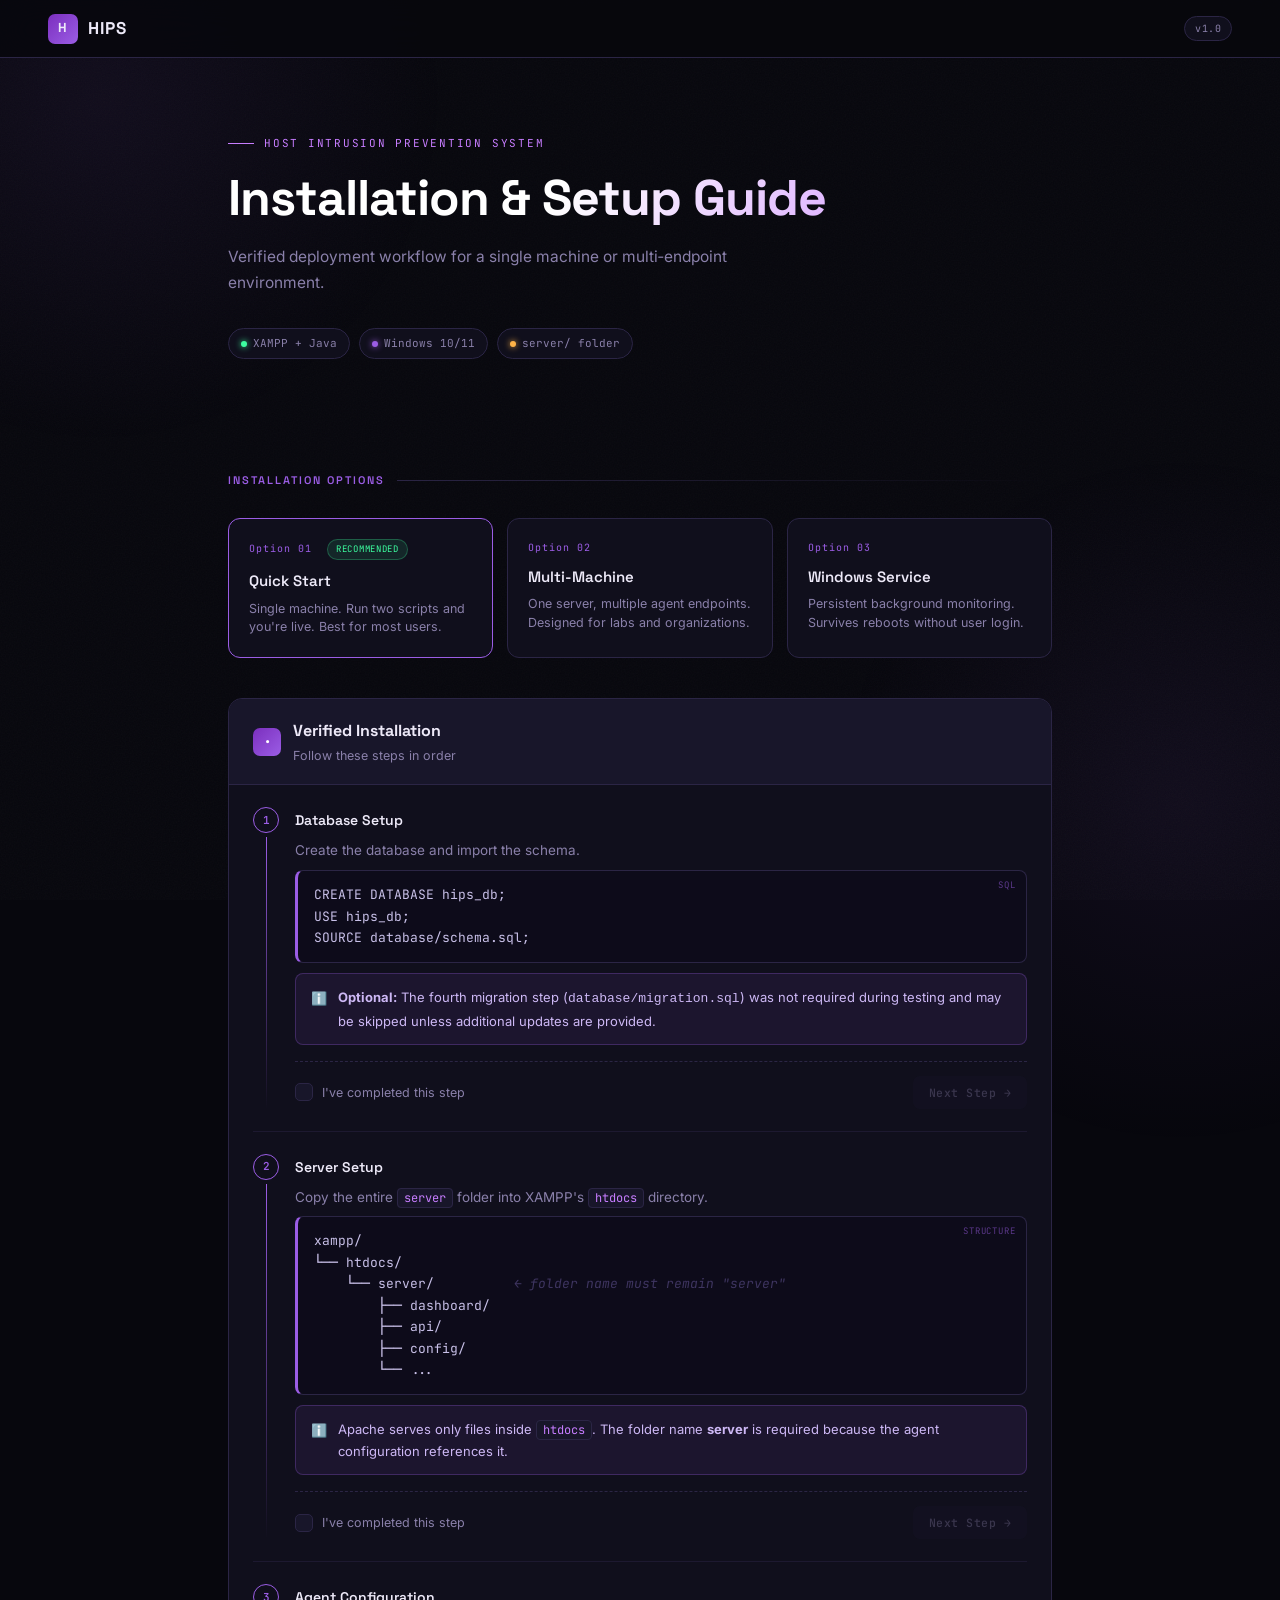
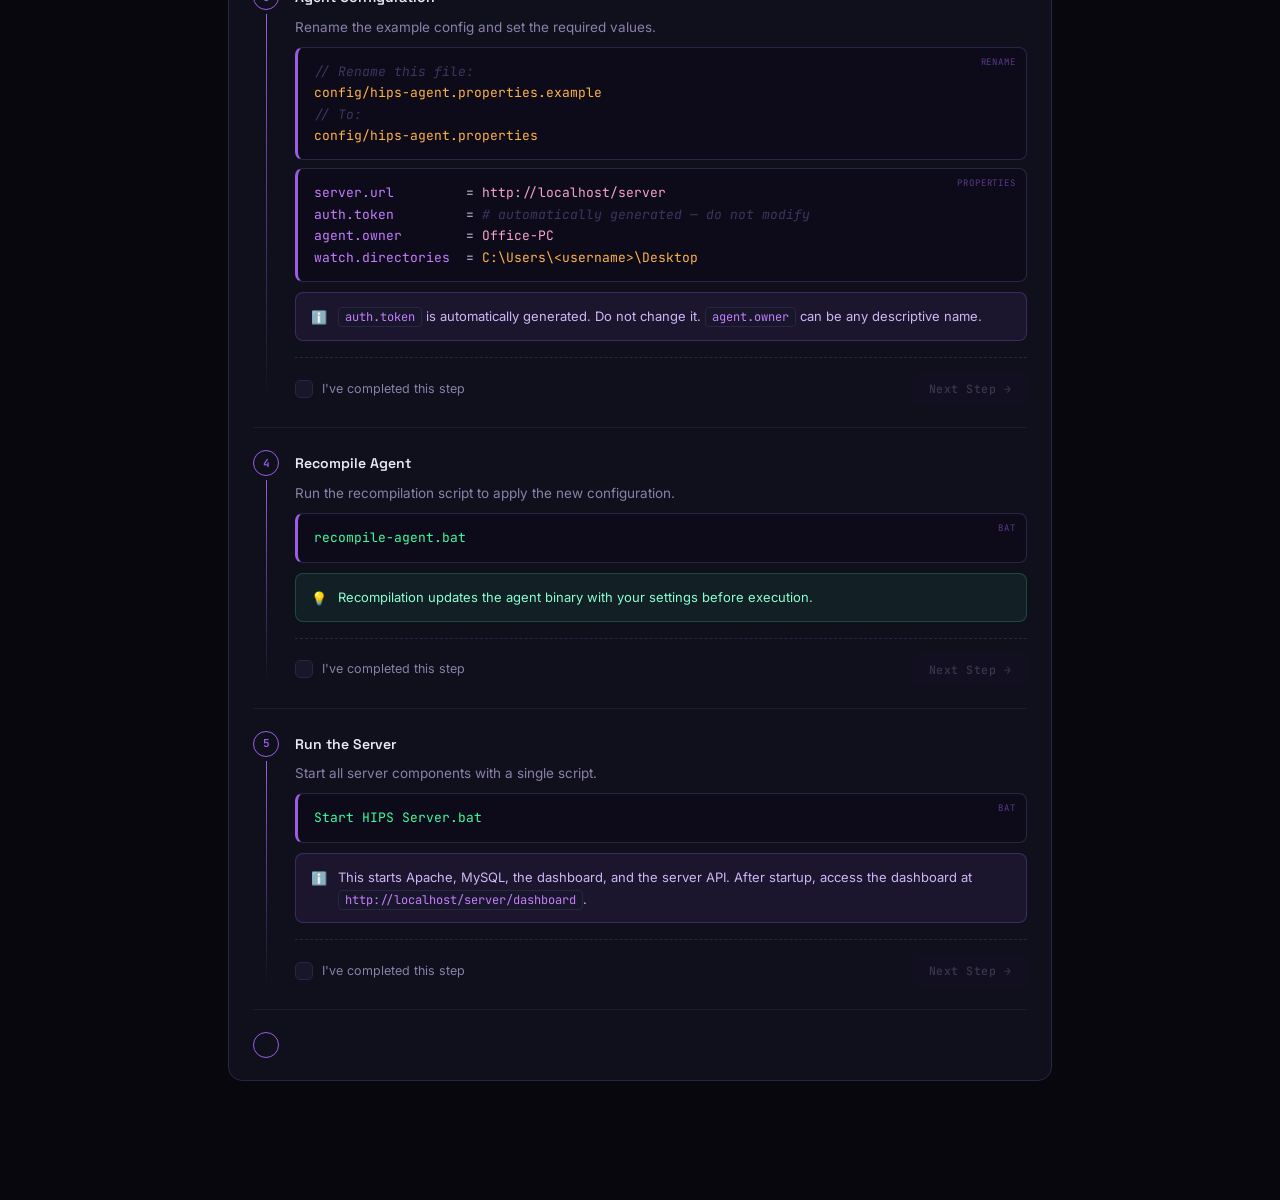
==== commit d9e95671: "Update index.html" ====
--- a/docs/index.html
+++ b/docs/index.html
@@ -1,1224 +1,715 @@
 <!DOCTYPE html>
 <html lang="en">
 <head>
-<meta charset="UTF-8"/>
-<meta name="viewport" content="width=device-width, initial-scale=1.0"/>
-<title>HIPS – SETUP Guide</title>
-<link rel="preconnect" href="https://fonts.googleapis.com"/>
-<link rel="preconnect" href="https://fonts.gstatic.com" crossorigin/>
-<link href="https://fonts.googleapis.com/css2?family=Space+Grotesk:wght@400;500;600;700&family=Inter:wght@400;500&family=JetBrains+Mono:wght@400;500&display=swap" rel="stylesheet"/>
-<style>
-  :root {
-    --bg:        #07070D;
-    --surface:   #100F1C;
-    --surface2:  #18162A;
-    --border:    #2B2545;
-    --purple:    #9B5DE5;
-    --purple-lo: #7B2FBE;
-    --purple-hi: #C77DFF;
-    --glow:      rgba(155,93,229,.15);
-    --text:      #EDE9F8;
-    --muted:     #8A80AA;
-    --code-bg:   #0D0B1A;
-    --green:     #3DFFA0;
-    --amber:     #FFB347;
-    --red:       #FF5C7A;
-  }
-
-  *, *::before, *::after { box-sizing: border-box; margin: 0; padding: 0; }
-  html { scroll-behavior: smooth; }
-
-  body {
-    background: var(--bg);
-    color: var(--text);
-    font-family: 'Inter', sans-serif;
-    font-size: 15px;
-    line-height: 1.7;
-    overflow-x: hidden;
-  }
-
-  body::before {
-    content: '';
-    position: fixed; inset: 0;
-    background-image: url("data:image/svg+xml,%3Csvg viewBox='0 0 200 200' xmlns='http://www.w3.org/2000/svg'%3E%3Cfilter id='n'%3E%3CfeTurbulence type='fractalNoise' baseFrequency='0.75' numOctaves='4' stitchTiles='stitch'/%3E%3C/filter%3E%3Crect width='100%25' height='100%25' filter='url(%23n)' opacity='0.03'/%3E%3C/svg%3E");
-    background-size: 200px 200px;
-    pointer-events: none; z-index: 0;
-  }
-
-  .glow-orb {
-    position: fixed; border-radius: 50%; pointer-events: none; z-index: 0;
-    background: radial-gradient(circle, rgba(155,93,229,.07) 0%, transparent 70%);
-    width: 700px; height: 700px;
-  }
-  .orb-1 { top: -250px; left: -250px; }
-  .orb-2 { bottom: -250px; right: -250px; }
-
-  /* ── 3D WIREFRAME BACKGROUND ── */
-  #bg3d {
-    position: fixed;
-    inset: 0;
-    z-index: 0;
-    pointer-events: none;
-    display: block;
-  }
-
-  /* ── HEADER ── */
-  header {
-    position: sticky; top: 0; z-index: 100;
-    background: rgba(7,7,13,.88);
-    backdrop-filter: blur(16px);
-    border-bottom: 1px solid var(--border);
-    padding: 0 48px; height: 58px;
-    display: flex; align-items: center; justify-content: space-between;
-  }
-
-  .logo {
-    font-family: 'Space Grotesk', sans-serif;
-    font-weight: 700; font-size: 17px; letter-spacing: .05em;
-    display: flex; align-items: center; gap: 10px;
-  }
-
-  .logo-badge {
-    width: 30px; height: 30px;
-    background: linear-gradient(135deg, var(--purple-lo), var(--purple));
-    border-radius: 7px;
-    display: flex; align-items: center; justify-content: center;
-    font-size: 13px; font-weight: 700;
-  }
-
-  .header-pills { display: flex; gap: 8px; }
-
-  .pill {
-    font-family: 'JetBrains Mono', monospace;
-    font-size: 10px; letter-spacing: .04em;
-    padding: 3px 10px; border-radius: 20px;
-    border: 1px solid var(--border);
-    color: var(--muted); background: var(--surface);
-  }
-
-  /* ── HERO ── */
-  .hero {
-    max-width: 920px; margin: 0 auto;
-    padding: 76px 48px 52px;
-    position: relative; z-index: 1;
-  }
-
-  .eyebrow {
-    font-family: 'JetBrains Mono', monospace;
-    font-size: 11px; letter-spacing: .16em; text-transform: uppercase;
-    color: var(--purple-hi);
-    display: flex; align-items: center; gap: 10px;
-    margin-bottom: 18px;
-  }
-  .eyebrow::before { content:''; width:26px; height:1px; background:var(--purple-hi); }
-
-  .hero h1 {
-    font-family: 'Space Grotesk', sans-serif;
-    font-size: clamp(32px, 5vw, 50px); font-weight: 700;
-    line-height: 1.1; letter-spacing: -.02em;
-    background: linear-gradient(120deg, #fff 40%, var(--purple-hi));
-    -webkit-background-clip: text; -webkit-text-fill-color: transparent;
-    margin-bottom: 18px;
-  }
-
-  .hero p { color: var(--muted); font-size: 15.5px; max-width: 540px; margin-bottom: 32px; }
-
-  .hero-tags { display: flex; flex-wrap: wrap; gap: 9px; }
-
-  .tag {
-    display: inline-flex; align-items: center; gap: 6px;
-    font-family: 'JetBrains Mono', monospace; font-size: 11px;
-    padding: 5px 12px; border-radius: 20px;
-    border: 1px solid var(--border); background: var(--surface);
-    color: var(--muted);
-  }
-  .tag .dot { width: 6px; height: 6px; border-radius: 50%; }
-  .dot-g { background: var(--green); box-shadow: 0 0 6px var(--green); }
-  .dot-p { background: var(--purple); box-shadow: 0 0 6px var(--purple); }
-  .dot-a { background: var(--amber); box-shadow: 0 0 6px var(--amber); }
-
-  /* ── WRAPPER ── */
-  .wrapper {
-    max-width: 920px; margin: 0 auto;
-    padding: 0 48px 100px;
-    position: relative; z-index: 1;
-  }
-
-  /* ── SECTION LABEL ── */
-  .section-label {
-    font-family: 'Space Grotesk', sans-serif;
-    font-size: 11px; font-weight: 600;
-    letter-spacing: .18em; text-transform: uppercase;
-    color: var(--purple);
-    display: flex; align-items: center; gap: 12px;
-    margin: 60px 0 28px;
-  }
-  .section-label::after {
-    content: ''; flex: 1; height: 1px;
-    background: linear-gradient(to right, var(--border), transparent);
-  }
-
-  /* ── OPTION CARDS (the 3 paths) ── */
-  .options-grid {
-    display: grid; grid-template-columns: repeat(3, 1fr); gap: 14px;
-    margin-bottom: 40px;
-  }
-
-  .option-card {
-    background: var(--surface);
-    border: 1px solid var(--border);
-    border-radius: 12px;
-    padding: 20px;
-    cursor: default;
-    transition: border-color .2s, transform .15s;
-  }
-  .option-card:hover { border-color: var(--purple-lo); transform: translateY(-2px); }
-  .option-card.recommended { border-color: var(--purple); }
-
-  .opt-num {
-    font-family: 'JetBrains Mono', monospace;
-    font-size: 10px; letter-spacing: .1em;
-    color: var(--purple); margin-bottom: 8px;
-  }
-
-  .opt-rec {
-    display: inline-block;
-    font-family: 'JetBrains Mono', monospace;
-    font-size: 9px; letter-spacing: .08em; text-transform: uppercase;
-    color: var(--green); background: rgba(61,255,160,.1);
-    border: 1px solid rgba(61,255,160,.25);
-    padding: 2px 8px; border-radius: 20px;
-    margin-left: 8px; vertical-align: middle;
-  }
-
-  .option-card h3 {
-    font-family: 'Space Grotesk', sans-serif;
-    font-size: 15px; font-weight: 600;
-    margin-bottom: 6px; color: var(--text);
-  }
-
-  .option-card p { font-size: 12.5px; color: var(--muted); line-height: 1.5; }
-
-  /* ── INSTALL PATH ── */
-  .path-block {
-    background: var(--surface);
-    border: 1px solid var(--border);
-    border-radius: 14px;
-    margin-bottom: 20px;
-    overflow: hidden;
-  }
-
-  .path-header {
-    display: flex; align-items: center; justify-content: space-between;
-    padding: 18px 24px;
-    border-bottom: 1px solid var(--border);
-    background: var(--surface2);
-  }
-
-  .path-header-left { display: flex; align-items: center; gap: 12px; }
-
-  .path-num {
-    width: 28px; height: 28px; border-radius: 7px;
-    display: flex; align-items: center; justify-content: center;
-    font-family: 'JetBrains Mono', monospace; font-size: 12px; font-weight: 600;
-    background: linear-gradient(135deg, var(--purple-lo), var(--purple));
-    color: #fff; flex-shrink: 0;
-  }
-
-  .path-title {
-    font-family: 'Space Grotesk', sans-serif;
-    font-size: 16px; font-weight: 700; color: var(--text);
-  }
-
-  .path-sub { font-size: 12.5px; color: var(--muted); margin-top: 1px; }
-
-  .path-body { padding: 22px 24px; }
-
-  /* ── STEPS INSIDE A PATH ── */
-  .install-step {
-    display: flex; gap: 16px;
-    margin-bottom: 22px;
-    padding-bottom: 22px;
-    border-bottom: 1px solid rgba(43,37,69,.5);
-    scroll-margin-top: 80px;
-  }
-  .install-step:last-child { margin-bottom: 0; padding-bottom: 0; border-bottom: none; }
-
-  .step-indicator {
-    flex-shrink: 0;
-    display: flex; flex-direction: column; align-items: center; gap: 0;
-  }
-
-  .step-circle {
-    width: 26px; height: 26px; border-radius: 50%;
-    border: 1.5px solid var(--purple);
-    display: flex; align-items: center; justify-content: center;
-    font-family: 'JetBrains Mono', monospace; font-size: 11px;
-    color: var(--purple); font-weight: 600; flex-shrink: 0;
-    transition: background .25s, color .25s, box-shadow .25s;
-  }
-  .step-circle.done {
-    background: var(--purple);
-    color: #fff;
-    box-shadow: 0 0 12px rgba(155,93,229,.6);
-  }
-
-  .step-line {
-    width: 1px; flex: 1; min-height: 20px;
-    background: linear-gradient(to bottom, var(--purple), transparent);
-    margin-top: 4px;
-  }
-
-  .step-content { flex: 1; padding-top: 2px; }
-
-  .step-content h4 {
-    font-family: 'Space Grotesk', sans-serif;
-    font-size: 14px; font-weight: 600;
-    color: var(--text); margin-bottom: 6px;
-  }
-
-  .step-content p { font-size: 13.5px; color: var(--muted); margin-bottom: 8px; }
-
-  /* ── CODE / PRE ── */
-  pre {
-    background: var(--code-bg);
-    border: 1px solid var(--border);
-    border-left: 3px solid var(--purple);
-    border-radius: 8px;
-    padding: 13px 16px;
-    margin-top: 8px;
-    overflow-x: auto;
-    font-family: 'JetBrains Mono', monospace;
-    font-size: 13px; line-height: 1.65;
-    color: #C8C0E8;
-    position: relative;
-  }
-
-  pre[data-lang]::before {
-    content: attr(data-lang);
-    position: absolute; top: 7px; right: 10px;
-    font-size: 9px; letter-spacing: .1em; text-transform: uppercase;
-    color: var(--purple); opacity: .55;
-  }
-
-  .hl-cmd   { color: var(--green); }
-  .hl-key   { color: var(--purple-hi); }
-  .hl-val   { color: #A8E6CF; }
-  .hl-cmt   { color: #3E3560; font-style: italic; }
-  .hl-path  { color: var(--amber); }
-  .hl-str   { color: #F8A4C8; }
-  .hl-dir   { color: var(--purple-hi); }
-
-  /* ── INLINE CODE ── */
-  .ic {
-    font-family: 'JetBrains Mono', monospace; font-size: 12px;
-    background: var(--surface2); color: var(--purple-hi);
-    border: 1px solid var(--border);
-    padding: 1px 6px; border-radius: 4px;
-  }
-
-  /* ── CALLOUTS ── */
-  .callout {
-    display: flex; gap: 11px;
-    border-radius: 8px; padding: 12px 15px;
-    margin-top: 10px; font-size: 13px;
-  }
-  .callout .ico { flex-shrink: 0; margin-top: 1px; }
-  .callout.info { background: rgba(155,93,229,.09); border: 1px solid rgba(155,93,229,.28); color: #CDB8F5; }
-  .callout.warn { background: rgba(255,179,71,.08); border: 1px solid rgba(255,179,71,.24); color: #F5D08A; }
-  .callout.tip  { background: rgba(61,255,160,.07); border: 1px solid rgba(61,255,160,.2);  color: #8AFFD0; }
-
-  /* ── PREREQ BADGES ── */
-  .prereqs {
-    display: flex; gap: 8px; flex-wrap: wrap;
-    margin-bottom: 18px;
-  }
-  .prereq {
-    display: inline-flex; align-items: center; gap: 6px;
-    font-family: 'JetBrains Mono', monospace; font-size: 11px;
-    padding: 4px 11px; border-radius: 6px;
-    background: var(--surface2); border: 1px solid var(--border);
-    color: var(--muted);
-  }
-  .prereq span { color: var(--text); font-weight: 500; }
-
-  /* ── CONFIG REFERENCE ── */
-  .config-table {
-    width: 100%; border-collapse: collapse;
-    font-size: 13px; margin-top: 4px;
-  }
-  .config-table th {
-    font-family: 'Space Grotesk', sans-serif;
-    font-size: 11px; letter-spacing: .1em; text-transform: uppercase;
-    color: var(--purple); font-weight: 600;
-    padding: 10px 14px; text-align: left;
-    border-bottom: 1px solid var(--border);
-  }
-  .config-table td {
-    padding: 10px 14px; color: var(--muted);
-    border-bottom: 1px solid rgba(43,37,69,.45);
-    vertical-align: top;
-  }
-  .config-table tr:last-child td { border-bottom: none; }
-  .config-table td:first-child {
-    font-family: 'JetBrains Mono', monospace;
-    font-size: 12px; color: var(--purple-hi);
-    white-space: nowrap;
-  }
-  .config-table td:last-child { font-size: 12px; }
-
-  /* ── SCRIPTS TABLE ── */
-  .scripts-grid {
-    display: grid; gap: 12px;
-  }
-
-  .script-row {
-    background: var(--surface);
-    border: 1px solid var(--border);
-    border-radius: 10px;
-    padding: 16px 20px;
-    display: grid; grid-template-columns: 240px 1fr;
-    gap: 16px; align-items: start;
-    transition: border-color .2s;
-  }
-  .script-row:hover { border-color: var(--purple-lo); }
-
-  .script-name {
-    font-family: 'JetBrains Mono', monospace; font-size: 12.5px;
-    color: var(--amber); font-weight: 500;
-  }
-
-  .script-ext {
-    font-size: 10px; color: var(--muted);
-    margin-top: 2px;
-  }
-
-  .script-desc { font-size: 13px; color: var(--muted); line-height: 1.55; }
-
-  .script-desc ul { list-style: none; margin-top: 6px; }
-  .script-desc ul li {
-    display: flex; align-items: center; gap: 7px;
-    padding: 2px 0; font-size: 12.5px;
-  }
-  .script-desc ul li::before {
-    content: '▸'; color: var(--purple); font-size: 9px;
-  }
-
-  /* ── CHECKLIST ── */
-  .checklist-card {
-    background: var(--surface);
-    border: 1px solid var(--border);
-    border-radius: 14px; padding: 26px 28px;
-    margin-top: 8px;
-  }
-  .checklist-card h3 {
-    font-family: 'Space Grotesk', sans-serif;
-    font-size: 16px; font-weight: 700;
-    margin-bottom: 20px; color: var(--text);
-  }
-  .check-grid { display: grid; grid-template-columns: 1fr 1fr; gap: 6px 24px; }
-  .check-item {
-    display: flex; align-items: center; gap: 10px;
-    font-size: 13.5px; color: var(--muted); padding: 6px 0;
-    border-bottom: 1px solid rgba(43,37,69,.4);
-  }
-  .check-box {
-    width: 17px; height: 17px; flex-shrink: 0;
-    border: 1.5px solid var(--border); border-radius: 4px;
-    background: var(--surface2);
-  }
-
-  /* ── CREDENTIALS ── */
-  .cred-block {
-    background: var(--surface);
-    border: 1px solid var(--border);
-    border-radius: 12px; padding: 20px 24px;
-  }
-
-  /* ── TOPOLOGY DIAGRAM ── */
-  .topology {
-    background: var(--code-bg);
-    border: 1px solid var(--border);
-    border-left: 3px solid var(--purple);
-    border-radius: 8px;
-    padding: 16px 20px; margin-top: 10px;
-    font-family: 'JetBrains Mono', monospace;
-    font-size: 13px; line-height: 2;
-    color: var(--muted);
-  }
-
-  a { color: var(--purple-hi); text-decoration: none; }
-  a:hover { text-decoration: underline; }
-
-  footer {
-    border-top: 1px solid var(--border);
-    text-align: center; padding: 28px 48px;
-    font-family: 'JetBrains Mono', monospace;
-    font-size: 11px; color: var(--muted);
-    position: relative; z-index: 1;
-  }
-
-  /* ── STEP ACTIONS (checkbox + next button) ── */
-  .step-action {
-    display: flex; align-items: center; gap: 14px; flex-wrap: wrap;
-    margin-top: 16px; padding-top: 14px;
-    border-top: 1px dashed var(--border);
-  }
-
-  .step-check-label {
-    display: inline-flex; align-items: center; gap: 9px;
-    cursor: pointer;
-    font-size: 12.5px; color: var(--muted);
-    user-select: none;
-  }
-
-  .step-checkbox {
-    appearance: none; -webkit-appearance: none;
-    width: 18px; height: 18px; flex-shrink: 0;
-    border: 1.5px solid var(--border); border-radius: 5px;
-    background: var(--surface2);
-    cursor: pointer;
-    position: relative;
-    transition: border-color .2s, background .2s, box-shadow .2s;
-  }
-  .step-checkbox:hover { border-color: var(--purple-lo); }
-  .step-checkbox:checked {
-    background: linear-gradient(135deg, var(--purple-lo), var(--purple));
-    border-color: var(--purple);
-    box-shadow: 0 0 10px rgba(155,93,229,.45);
-  }
-  .step-checkbox:checked::after {
-    content: '';
-    position: absolute;
-    left: 5px; top: 1px;
-    width: 5px; height: 9px;
-    border: solid #fff;
-    border-width: 0 2px 2px 0;
-    transform: rotate(45deg);
-  }
-  .step-check-label:has(.step-checkbox:checked) { color: var(--text); }
-
-  .next-step-btn {
-    font-family: 'JetBrains Mono', monospace;
-    font-size: 11.5px; font-weight: 500; letter-spacing: .04em;
-    color: #fff;
-    background: linear-gradient(135deg, var(--purple-lo), var(--purple));
-    border: none; border-radius: 7px;
-    padding: 9px 16px;
-    cursor: pointer;
-    display: inline-flex; align-items: center; gap: 7px;
-    transition: opacity .2s, transform .15s, box-shadow .2s;
-    box-shadow: 0 0 0 rgba(155,93,229,0);
-    margin-left: auto;
-  }
-  .next-step-btn:not(:disabled):hover {
-    transform: translateY(-1px);
-    box-shadow: 0 4px 16px rgba(155,93,229,.35);
-  }
-  .next-step-btn:disabled {
-    opacity: .35;
-    cursor: not-allowed;
-    background: var(--surface2);
-    color: var(--muted);
-  }
-
-  /* ── COMPLETION MESSAGE ── */
-  .completion-message {
-    max-width: 920px; margin: 0 auto 40px;
-    padding: 0 48px;
-    position: relative; z-index: 1;
-    display: none;
-  }
-  .completion-message.show {
-    display: block;
-    animation: completionPop .5s ease;
-  }
-  .completion-card {
-    background: linear-gradient(135deg, rgba(155,93,229,.16), rgba(61,255,160,.08));
-    border: 1px solid rgba(155,93,229,.4);
-    border-radius: 16px;
-    padding: 32px;
-    text-align: center;
-    box-shadow: 0 0 40px rgba(155,93,229,.18);
-  }
-  .completion-card .big-emoji { font-size: 38px; margin-bottom: 10px; }
-  .completion-card h3 {
-    font-family: 'Space Grotesk', sans-serif;
-    font-size: 20px; font-weight: 700;
-    background: linear-gradient(120deg, #fff 30%, var(--purple-hi));
-    -webkit-background-clip: text; -webkit-text-fill-color: transparent;
-    margin-bottom: 8px;
-  }
-  .completion-card p { color: var(--muted); font-size: 13.5px; }
-
-  @keyframes completionPop {
-    0%   { opacity: 0; transform: translateY(14px) scale(.97); }
-    100% { opacity: 1; transform: translateY(0) scale(1); }
-  }
-
-  @media (max-width: 700px) {
-    header, .hero, .wrapper, .completion-message { padding-left: 20px; padding-right: 20px; }
-    .options-grid { grid-template-columns: 1fr; }
-    .check-grid { grid-template-columns: 1fr; }
-    .script-row { grid-template-columns: 1fr; }
-    .next-step-btn { margin-left: 0; }
-  }
-</style>
+  <meta charset="UTF-8" />
+  <meta name="viewport" content="width=device-width, initial-scale=1.0" />
+  <title>HIPS – SETUP Guide</title>
+  <link rel="preconnect" href="https://fonts.googleapis.com" />
+  <link rel="preconnect" href="https://fonts.gstatic.com" crossorigin />
+  <link href="https://fonts.googleapis.com/css2?family=Space+Grotesk:wght@400;500;600;700&family=Inter:wght@400;500&family=JetBrains+Mono:wght@400;500&display=swap" rel="stylesheet" />
+  <style>
+    /* ── reset & variables (unchanged) ── */
+    :root {
+      --bg:        #07070D;
+      --surface:   #100F1C;
+      --surface2:  #18162A;
+      --border:    #2B2545;
+      --purple:    #9B5DE5;
+      --purple-lo: #7B2FBE;
+      --purple-hi: #C77DFF;
+      --glow:      rgba(155,93,229,.15);
+      --text:      #EDE9F8;
+      --muted:     #8A80AA;
+      --code-bg:   #0D0B1A;
+      --green:     #3DFFA0;
+      --amber:     #FFB347;
+      --red:       #FF5C7A;
+    }
+
+    *, *::before, *::after { box-sizing: border-box; margin: 0; padding: 0; }
+    html { scroll-behavior: smooth; }
+
+    body {
+      background: var(--bg);
+      color: var(--text);
+      font-family: 'Inter', sans-serif;
+      font-size: 15px;
+      line-height: 1.7;
+      overflow-x: hidden;
+    }
+
+    body::before {
+      content: '';
+      position: fixed; inset: 0;
+      background-image: url("data:image/svg+xml,%3Csvg viewBox='0 0 200 200' xmlns='http://www.w3.org/2000/svg'%3E%3Cfilter id='n'%3E%3CfeTurbulence type='fractalNoise' baseFrequency='0.75' numOctaves='4' stitchTiles='stitch'/%3E%3C/filter%3E%3Crect width='100%25' height='100%25' filter='url(%23n)' opacity='0.03'/%3E%3C/svg%3E");
+      background-size: 200px 200px;
+      pointer-events: none; z-index: 0;
+    }
+
+    .glow-orb {
+      position: fixed; border-radius: 50%; pointer-events: none; z-index: 0;
+      background: radial-gradient(circle, rgba(155,93,229,.07) 0%, transparent 70%);
+      width: 700px; height: 700px;
+    }
+    .orb-1 { top: -250px; left: -250px; }
+    .orb-2 { bottom: -250px; right: -250px; }
+
+    #bg3d {
+      position: fixed;
+      inset: 0;
+      z-index: 0;
+      pointer-events: none;
+      display: block;
+    }
+
+    /* ── HEADER ── */
+    header {
+      position: sticky; top: 0; z-index: 100;
+      background: rgba(7,7,13,.88);
+      backdrop-filter: blur(16px);
+      border-bottom: 1px solid var(--border);
+      padding: 0 48px; height: 58px;
+      display: flex; align-items: center; justify-content: space-between;
+    }
+
+    .logo {
+      font-family: 'Space Grotesk', sans-serif;
+      font-weight: 700; font-size: 17px; letter-spacing: .05em;
+      display: flex; align-items: center; gap: 10px;
+    }
+
+    .logo-badge {
+      width: 30px; height: 30px;
+      background: linear-gradient(135deg, var(--purple-lo), var(--purple));
+      border-radius: 7px;
+      display: flex; align-items: center; justify-content: center;
+      font-size: 13px; font-weight: 700;
+    }
+
+    .header-pills { display: flex; gap: 8px; }
+    .pill {
+      font-family: 'JetBrains Mono', monospace;
+      font-size: 10px; letter-spacing: .04em;
+      padding: 3px 10px; border-radius: 20px;
+      border: 1px solid var(--border);
+      color: var(--muted); background: var(--surface);
+    }
+
+    /* ── HERO ── */
+    .hero {
+      max-width: 920px; margin: 0 auto;
+      padding: 76px 48px 52px;
+      position: relative; z-index: 1;
+    }
+
+    .eyebrow {
+      font-family: 'JetBrains Mono', monospace;
+      font-size: 11px; letter-spacing: .16em; text-transform: uppercase;
+      color: var(--purple-hi);
+      display: flex; align-items: center; gap: 10px;
+      margin-bottom: 18px;
+    }
+    .eyebrow::before { content:''; width:26px; height:1px; background:var(--purple-hi); }
+
+    .hero h1 {
+      font-family: 'Space Grotesk', sans-serif;
+      font-size: clamp(32px, 5vw, 50px); font-weight: 700;
+      line-height: 1.1; letter-spacing: -.02em;
+      background: linear-gradient(120deg, #fff 40%, var(--purple-hi));
+      -webkit-background-clip: text; -webkit-text-fill-color: transparent;
+      margin-bottom: 18px;
+    }
+
+    .hero p { color: var(--muted); font-size: 15.5px; max-width: 540px; margin-bottom: 32px; }
+
+    .hero-tags { display: flex; flex-wrap: wrap; gap: 9px; }
+    .tag {
+      display: inline-flex; align-items: center; gap: 6px;
+      font-family: 'JetBrains Mono', monospace; font-size: 11px;
+      padding: 5px 12px; border-radius: 20px;
+      border: 1px solid var(--border); background: var(--surface);
+      color: var(--muted);
+    }
+    .tag .dot { width: 6px; height: 6px; border-radius: 50%; }
+    .dot-g { background: var(--green); box-shadow: 0 0 6px var(--green); }
+    .dot-p { background: var(--purple); box-shadow: 0 0 6px var(--purple); }
+    .dot-a { background: var(--amber); box-shadow: 0 0 6px var(--amber); }
+
+    /* ── WRAPPER ── */
+    .wrapper {
+      max-width: 920px; margin: 0 auto;
+      padding: 0 48px 100px;
+      position: relative; z-index: 1;
+    }
+
+    .section-label {
+      font-family: 'Space Grotesk', sans-serif;
+      font-size: 11px; font-weight: 600;
+      letter-spacing: .18em; text-transform: uppercase;
+      color: var(--purple);
+      display: flex; align-items: center; gap: 12px;
+      margin: 60px 0 28px;
+    }
+    .section-label::after {
+      content: ''; flex: 1; height: 1px;
+      background: linear-gradient(to right, var(--border), transparent);
+    }
+
+    /* ── OPTION CARDS ── */
+    .options-grid {
+      display: grid; grid-template-columns: repeat(3, 1fr); gap: 14px;
+      margin-bottom: 40px;
+    }
+    .option-card {
+      background: var(--surface);
+      border: 1px solid var(--border);
+      border-radius: 12px;
+      padding: 20px;
+      cursor: default;
+      transition: border-color .2s, transform .15s;
+    }
+    .option-card:hover { border-color: var(--purple-lo); transform: translateY(-2px); }
+    .option-card.recommended { border-color: var(--purple); }
+    .opt-num {
+      font-family: 'JetBrains Mono', monospace;
+      font-size: 10px; letter-spacing: .1em;
+      color: var(--purple); margin-bottom: 8px;
+    }
+    .opt-rec {
+      display: inline-block;
+      font-family: 'JetBrains Mono', monospace;
+      font-size: 9px; letter-spacing: .08em; text-transform: uppercase;
+      color: var(--green); background: rgba(61,255,160,.1);
+      border: 1px solid rgba(61,255,160,.25);
+      padding: 2px 8px; border-radius: 20px;
+      margin-left: 8px; vertical-align: middle;
+    }
+    .option-card h3 {
+      font-family: 'Space Grotesk', sans-serif;
+      font-size: 15px; font-weight: 600;
+      margin-bottom: 6px; color: var(--text);
+    }
+    .option-card p { font-size: 12.5px; color: var(--muted); line-height: 1.5; }
+
+    /* ── PATH BLOCKS ── */
+    .path-block {
+      background: var(--surface);
+      border: 1px solid var(--border);
+      border-radius: 14px;
+      margin-bottom: 20px;
+      overflow: hidden;
+    }
+    .path-header {
+      display: flex; align-items: center; justify-content: space-between;
+      padding: 18px 24px;
+      border-bottom: 1px solid var(--border);
+      background: var(--surface2);
+    }
+    .path-header-left { display: flex; align-items: center; gap: 12px; }
+    .path-num {
+      width: 28px; height: 28px; border-radius: 7px;
+      display: flex; align-items: center; justify-content: center;
+      font-family: 'JetBrains Mono', monospace; font-size: 12px; font-weight: 600;
+      background: linear-gradient(135deg, var(--purple-lo), var(--purple));
+      color: #fff; flex-shrink: 0;
+    }
+    .path-title {
+      font-family: 'Space Grotesk', sans-serif;
+      font-size: 16px; font-weight: 700; color: var(--text);
+    }
+    .path-sub { font-size: 12.5px; color: var(--muted); margin-top: 1px; }
+    .path-body { padding: 22px 24px; }
+
+    /* ── STEPS ── */
+    .install-step {
+      display: flex; gap: 16px;
+      margin-bottom: 22px;
+      padding-bottom: 22px;
+      border-bottom: 1px solid rgba(43,37,69,.5);
+      scroll-margin-top: 80px;
+    }
+    .install-step:last-child { margin-bottom: 0; padding-bottom: 0; border-bottom: none; }
+
+    .step-indicator {
+      flex-shrink: 0;
+      display: flex; flex-direction: column; align-items: center; gap: 0;
+    }
+    .step-circle {
+      width: 26px; height: 26px; border-radius: 50%;
+      border: 1.5px solid var(--purple);
+      display: flex; align-items: center; justify-content: center;
+      font-family: 'JetBrains Mono', monospace; font-size: 11px;
+      color: var(--purple); font-weight: 600; flex-shrink: 0;
+      transition: background .25s, color .25s, box-shadow .25s;
+    }
+    .step-circle.done {
+      background: var(--purple);
+      color: #fff;
+      box-shadow: 0 0 12px rgba(155,93,229,.6);
+    }
+    .step-line {
+      width: 1px; flex: 1; min-height: 20px;
+      background: linear-gradient(to bottom, var(--purple), transparent);
+      margin-top: 4px;
+    }
+    .step-content { flex: 1; padding-top: 2px; }
+    .step-content h4 {
+      font-family: 'Space Grotesk', sans-serif;
+      font-size: 14px; font-weight: 600;
+      color: var(--text); margin-bottom: 6px;
+    }
+    .step-content p { font-size: 13.5px; color: var(--muted); margin-bottom: 8px; }
+
+    /* ── CODE ── */
+    pre {
+      background: var(--code-bg);
+      border: 1px solid var(--border);
+      border-left: 3px solid var(--purple);
+      border-radius: 8px;
+      padding: 13px 16px;
+      margin-top: 8px;
+      overflow-x: auto;
+      font-family: 'JetBrains Mono', monospace;
+      font-size: 13px; line-height: 1.65;
+      color: #C8C0E8;
+      position: relative;
+    }
+    pre[data-lang]::before {
+      content: attr(data-lang);
+      position: absolute; top: 7px; right: 10px;
+      font-size: 9px; letter-spacing: .1em; text-transform: uppercase;
+      color: var(--purple); opacity: .55;
+    }
+    .hl-cmd   { color: var(--green); }
+    .hl-key   { color: var(--purple-hi); }
+    .hl-val   { color: #A8E6CF; }
+    .hl-cmt   { color: #3E3560; font-style: italic; }
+    .hl-path  { color: var(--amber); }
+    .hl-str   { color: #F8A4C8; }
+    .hl-dir   { color: var(--purple-hi); }
+
+    .ic {
+      font-family: 'JetBrains Mono', monospace; font-size: 12px;
+      background: var(--surface2); color: var(--purple-hi);
+      border: 1px solid var(--border);
+      padding: 1px 6px; border-radius: 4px;
+    }
+
+    /* ── CALLOUTS ── */
+    .callout {
+      display: flex; gap: 11px;
+      border-radius: 8px; padding: 12px 15px;
+      margin-top: 10px; font-size: 13px;
+    }
+    .callout .ico { flex-shrink: 0; margin-top: 1px; }
+    .callout.info { background: rgba(155,93,229,.09); border: 1px solid rgba(155,93,229,.28); color: #CDB8F5; }
+    .callout.warn { background: rgba(255,179,71,.08); border: 1px solid rgba(255,179,71,.24); color: #F5D08A; }
+    .callout.tip  { background: rgba(61,255,160,.07); border: 1px solid rgba(61,255,160,.2);  color: #8AFFD0; }
+
+    /* ── PREREQS ── */
+    .prereqs {
+      display: flex; gap: 8px; flex-wrap: wrap;
+      margin-bottom: 18px;
+    }
+    .prereq {
+      display: inline-flex; align-items: center; gap: 6px;
+      font-family: 'JetBrains Mono', monospace; font-size: 11px;
+      padding: 4px 11px; border-radius: 6px;
+      background: var(--surface2); border: 1px solid var(--border);
+      color: var(--muted);
+    }
+    .prereq span { color: var(--text); font-weight: 500; }
+
+    /* ── CONFIG TABLE ── */
+    .config-table {
+      width: 100%; border-collapse: collapse;
+      font-size: 13px; margin-top: 4px;
+    }
+    .config-table th {
+      font-family: 'Space Grotesk', sans-serif;
+      font-size: 11px; letter-spacing: .1em; text-transform: uppercase;
+      color: var(--purple); font-weight: 600;
+      padding: 10px 14px; text-align: left;
+      border-bottom: 1px solid var(--border);
+    }
+    .config-table td {
+      padding: 10px 14px; color: var(--muted);
+      border-bottom: 1px solid rgba(43,37,69,.45);
+      vertical-align: top;
+    }
+    .config-table tr:last-child td { border-bottom: none; }
+    .config-table td:first-child {
+      font-family: 'JetBrains Mono', monospace;
+      font-size: 12px; color: var(--purple-hi);
+      white-space: nowrap;
+    }
+    .config-table td:last-child { font-size: 12px; }
+
+    /* ── SCRIPTS GRID ── */
+    .scripts-grid {
+      display: grid; gap: 12px;
+    }
+    .script-row {
+      background: var(--surface);
+      border: 1px solid var(--border);
+      border-radius: 10px;
+      padding: 16px 20px;
+      display: grid; grid-template-columns: 240px 1fr;
+      gap: 16px; align-items: start;
+      transition: border-color .2s;
+    }
+    .script-row:hover { border-color: var(--purple-lo); }
+    .script-name {
+      font-family: 'JetBrains Mono', monospace; font-size: 12.5px;
+      color: var(--amber); font-weight: 500;
+    }
+    .script-ext {
+      font-size: 10px; color: var(--muted);
+      margin-top: 2px;
+    }
+    .script-desc { font-size: 13px; color: var(--muted); line-height: 1.55; }
+    .script-desc ul { list-style: none; margin-top: 6px; }
+    .script-desc ul li {
+      display: flex; align-items: center; gap: 7px;
+      padding: 2px 0; font-size: 12.5px;
+    }
+    .script-desc ul li::before {
+      content: '▸'; color: var(--purple); font-size: 9px;
+    }
+
+    /* ── CHECKLIST ── */
+    .checklist-card {
+      background: var(--surface);
+      border: 1px solid var(--border);
+      border-radius: 14px; padding: 26px 28px;
+      margin-top: 8px;
+    }
+    .checklist-card h3 {
+      font-family: 'Space Grotesk', sans-serif;
+      font-size: 16px; font-weight: 700;
+      margin-bottom: 20px; color: var(--text);
+    }
+    .check-grid { display: grid; grid-template-columns: 1fr 1fr; gap: 6px 24px; }
+    .check-item {
+      display: flex; align-items: center; gap: 10px;
+      font-size: 13.5px; color: var(--muted); padding: 6px 0;
+      border-bottom: 1px solid rgba(43,37,69,.4);
+    }
+    .check-box {
+      width: 17px; height: 17px; flex-shrink: 0;
+      border: 1.5px solid var(--border); border-radius: 4px;
+      background: var(--surface2);
+    }
+
+    .cred-block {
+      background: var(--surface);
+      border: 1px solid var(--border);
+      border-radius: 12px; padding: 20px 24px;
+    }
+
+    .topology {
+      background: var(--code-bg);
+      border: 1px solid var(--border);
+      border-left: 3px solid var(--purple);
+      border-radius: 8px;
+      padding: 16px 20px; margin-top: 10px;
+      font-family: 'JetBrains Mono', monospace;
+      font-size: 13px; line-height: 2;
+      color: var(--muted);
+    }
+
+    a { color: var(--purple-hi); text-decoration: none; }
+    a:hover { text-decoration: underline; }
+
+    footer {
+      border-top: 1px solid var(--border);
+      text-align: center; padding: 28px 48px;
+      font-family: 'JetBrains Mono', monospace;
+      font-size: 11px; color: var(--muted);
+      position: relative; z-index: 1;
+    }
+
+    .step-action {
+      display: flex; align-items: center; gap: 14px; flex-wrap: wrap;
+      margin-top: 16px; padding-top: 14px;
+      border-top: 1px dashed var(--border);
+    }
+    .step-check-label {
+      display: inline-flex; align-items: center; gap: 9px;
+      cursor: pointer;
+      font-size: 12.5px; color: var(--muted);
+      user-select: none;
+    }
+    .step-checkbox {
+      appearance: none; -webkit-appearance: none;
+      width: 18px; height: 18px; flex-shrink: 0;
+      border: 1.5px solid var(--border); border-radius: 5px;
+      background: var(--surface2);
+      cursor: pointer;
+      position: relative;
+      transition: border-color .2s, background .2s, box-shadow .2s;
+    }
+    .step-checkbox:hover { border-color: var(--purple-lo); }
+    .step-checkbox:checked {
+      background: linear-gradient(135deg, var(--purple-lo), var(--purple));
+      border-color: var(--purple);
+      box-shadow: 0 0 10px rgba(155,93,229,.45);
+    }
+    .step-checkbox:checked::after {
+      content: '';
+      position: absolute;
+      left: 5px; top: 1px;
+      width: 5px; height: 9px;
+      border: solid #fff;
+      border-width: 0 2px 2px 0;
+      transform: rotate(45deg);
+    }
+    .step-check-label:has(.step-checkbox:checked) { color: var(--text); }
+
+    .next-step-btn {
+      font-family: 'JetBrains Mono', monospace;
+      font-size: 11.5px; font-weight: 500; letter-spacing: .04em;
+      color: #fff;
+      background: linear-gradient(135deg, var(--purple-lo), var(--purple));
+      border: none; border-radius: 7px;
+      padding: 9px 16px;
+      cursor: pointer;
+      display: inline-flex; align-items: center; gap: 7px;
+      transition: opacity .2s, transform .15s, box-shadow .2s;
+      box-shadow: 0 0 0 rgba(155,93,229,0);
+      margin-left: auto;
+    }
+    .next-step-btn:not(:disabled):hover {
+      transform: translateY(-1px);
+      box-shadow: 0 4px 16px rgba(155,93,229,.35);
+    }
+    .next-step-btn:disabled {
+      opacity: .35;
+      cursor: not-allowed;
+      background: var(--surface2);
+      color: var(--muted);
+    }
+
+    .completion-message {
+      max-width: 920px; margin: 0 auto 40px;
+      padding: 0 48px;
+      position: relative; z-index: 1;
+      display: none;
+    }
+    .completion-message.show {
+      display: block;
+      animation: completionPop .5s ease;
+    }
+    .completion-card {
+      background: linear-gradient(135deg, rgba(155,93,229,.16), rgba(61,255,160,.08));
+      border: 1px solid rgba(155,93,229,.4);
+      border-radius: 16px;
+      padding: 32px;
+      text-align: center;
+      box-shadow: 0 0 40px rgba(155,93,229,.18);
+    }
+    .completion-card .big-emoji { font-size: 38px; margin-bottom: 10px; }
+    .completion-card h3 {
+      font-family: 'Space Grotesk', sans-serif;
+      font-size: 20px; font-weight: 700;
+      background: linear-gradient(120deg, #fff 30%, var(--purple-hi));
+      -webkit-background-clip: text; -webkit-text-fill-color: transparent;
+      margin-bottom: 8px;
+    }
+    .completion-card p { color: var(--muted); font-size: 13.5px; }
+
+    @keyframes completionPop {
+      0%   { opacity: 0; transform: translateY(14px) scale(.97); }
+      100% { opacity: 1; transform: translateY(0) scale(1); }
+    }
+
+    @media (max-width: 700px) {
+      header, .hero, .wrapper, .completion-message { padding-left: 20px; padding-right: 20px; }
+      .options-grid { grid-template-columns: 1fr; }
+      .check-grid { grid-template-columns: 1fr; }
+      .script-row { grid-template-columns: 1fr; }
+      .next-step-btn { margin-left: 0; }
+    }
+  </style>
 </head>
 <body>
-
-<canvas id="bg3d"></canvas>
-<div class="glow-orb orb-1"></div>
-<div class="glow-orb orb-2"></div>
-
-<!-- HEADER -->
-<header>
-  <div class="logo">
-    <span class="logo-badge">H</span>
-    HIPS
-  </div>
-  
-</header>
-
-<!-- HERO -->
-<div class="hero">
-  <div class="eyebrow">Host Intrusion Prevention System</div>
-  <h1>Installation &amp;<br/>Setup Guide</h1>
-  <p>Choose the installation path that matches your environment. Compiled binaries and automation scripts are included — no manual build required.</p>
-  <div class="hero-tags">
-    <span class="tag"><span class="dot dot-g"></span>Pre-compiled Binaries</span>
-    <span class="tag"><span class="dot dot-p"></span>Java JDK 17+</span>
-    <span class="tag"><span class="dot dot-p"></span>XAMPP Required</span>
-    <span class="tag"><span class="dot dot-a"></span>Windows 10/11</span>
-  </div>
-</div>
-
-<div class="wrapper">
-
-  <!-- ── INSTALLATION OPTIONS OVERVIEW ── -->
-  <div class="section-label">Installation Options</div>
-
-  <div class="options-grid">
-    <div class="option-card recommended">
-      <div class="opt-num">Option 01 <span class="opt-rec">Recommended</span></div>
-      <h3>Quick Start</h3>
-      <p>Single machine. Run two scripts and you're live. Best for most users.</p>
-    </div>
-    <div class="option-card">
-      <div class="opt-num">Option 02</div>
-      <h3>Multi-Machine</h3>
-      <p>One server, multiple agent endpoints. Designed for labs and organizations.</p>
-    </div>
-    <div class="option-card">
-      <div class="opt-num">Option 03</div>
-      <h3>Windows Service</h3>
-      <p>Persistent background monitoring. Survives reboots without user login.</p>
+  <canvas id="bg3d"></canvas>
+  <div class="glow-orb orb-1"></div>
+  <div class="glow-orb orb-2"></div>
+
+  <header>
+    <div class="logo"><span class="logo-badge">H</span> HIPS</div>
+    <div class="header-pills"><span class="pill">v1.0</span></div>
+  </header>
+
+  <div class="hero">
+    <div class="eyebrow">Host Intrusion Prevention System</div>
+    <h1>Installation &amp; Setup Guide</h1>
+    <p>Verified deployment workflow for a single machine or multi‑endpoint environment.</p>
+    <div class="hero-tags">
+      <span class="tag"><span class="dot dot-g"></span>XAMPP + Java</span>
+      <span class="tag"><span class="dot dot-p"></span>Windows 10/11</span>
+      <span class="tag"><span class="dot dot-a"></span>server/ folder</span>
     </div>
   </div>
 
-  <!-- ════════════════════════════════════
-       OPTION 1 — QUICK START
-  ═══════════════════════════════════════ -->
-  <div class="path-block">
-    <div class="path-header">
-      <div class="path-header-left">
-        <div class="path-num">1</div>
-        <div>
-          <div class="path-title">Quick Start <span style="font-size:11px;color:var(--green);background:rgba(61,255,160,.1);border:1px solid rgba(61,255,160,.25);padding:2px 8px;border-radius:20px;font-family:'JetBrains Mono',monospace;letter-spacing:.06em;margin-left:8px;">Recommended</span></div>
-          <div class="path-sub">For users who just want to run HIPS on a single machine</div>
+  <div class="wrapper">
+    <!-- ── OPTION CARDS (preserved) ── -->
+    <div class="section-label">Installation Options</div>
+    <div class="options-grid">
+      <div class="option-card recommended">
+        <div class="opt-num">Option 01 <span class="opt-rec">Recommended</span></div>
+        <h3>Quick Start</h3>
+        <p>Single machine. Run two scripts and you're live. Best for most users.</p>
+      </div>
+      <div class="option-card">
+        <div class="opt-num">Option 02</div>
+        <h3>Multi-Machine</h3>
+        <p>One server, multiple agent endpoints. Designed for labs and organizations.</p>
+      </div>
+      <div class="option-card">
+        <div class="opt-num">Option 03</div>
+        <h3>Windows Service</h3>
+        <p>Persistent background monitoring. Survives reboots without user login.</p>
+      </div>
+    </div>
+
+    <!-- ════════════════════════════════════════════════════
+         MAIN DEPLOYMENT PATH (corrected workflow)
+    ════════════════════════════════════════════════════ -->
+    <div class="path-block">
+      <div class="path-header">
+        <div class="path-header-left">
+          <div class="path-num">•</div>
+          <div>
+            <div class="path-title">Verified Installation</div>
+            <div class="path-sub">Follow these steps in order</div>
+          </div>
         </div>
       </div>
-    </div>
-    <div class="path-body">
-
-      <div class="prereqs">
-        <div class="prereq">Requires <span>XAMPP</span></div>
-        <div class="prereq">Requires <span>Java 17+</span></div>
-      </div>
-
-      <!-- Step 1: Copy the HIPS Project into XAMPP -->
-      <div class="install-step" id="step-1">
-        <div class="step-indicator">
-          <div class="step-circle" id="step-circle-1">1</div>
-          <div class="step-line"></div>
+      <div class="path-body">
+
+        <!-- STEP 1: Database Setup -->
+        <div class="install-step" id="step-1">
+          <div class="step-indicator">
+            <div class="step-circle" id="step-circle-1">1</div>
+            <div class="step-line"></div>
+          </div>
+          <div class="step-content">
+            <h4>Database Setup</h4>
+            <p>Create the database and import the schema.</p>
+            <pre data-lang="sql">CREATE DATABASE hips_db;
+USE hips_db;
+SOURCE database/schema.sql;</pre>
+            <div class="callout info">
+              <span class="ico">ℹ️</span>
+              <span><strong>Optional:</strong> The fourth migration step (<code>database/migration.sql</code>) was not required during testing and may be skipped unless additional updates are provided.</span>
+            </div>
+            <div class="step-action">
+              <label class="step-check-label"><input type="checkbox" class="step-checkbox" id="step-check-1" /> I've completed this step</label>
+              <button class="next-step-btn" id="step-next-1" disabled>Next Step →</button>
+            </div>
+          </div>
         </div>
-        <div class="step-content">
-          <h4>Copy the HIPS Project into XAMPP</h4>
-          <p>Copy the entire HIPS project folder (the folder containing the dashboard, API, and related files) into your XAMPP <span class="ic">htdocs</span> directory.</p>
-          <pre data-lang="structure"><span class="hl-dir">XAMPP/</span>
-└── <span class="hl-dir">htdocs/</span>
-    └── <span class="hl-path">hips/</span>
-        ├── <span class="hl-val">dashboard/</span>
-        ├── <span class="hl-val">api/</span>
-        ├── <span class="hl-val">config/</span>
-        ├── <span class="hl-val">agent/</span>
-        └── <span class="hl-cmt">...</span></pre>
-          <div class="callout info">
-            <span class="ico">ℹ️</span>
-            <span><strong>Why this step is needed:</strong> Apache (via XAMPP) only serves files placed inside the <span class="ic">htdocs</span> directory. Since HIPS is a PHP-based dashboard and API, the project must be placed there for Apache to serve it correctly. Otherwise, visiting <span class="ic">http://localhost/hips</span> will result in a "Page Not Found" or similar error.</span>
-          </div>
-
-          <div class="step-action">
-            <label class="step-check-label">
-              <input type="checkbox" class="step-checkbox" id="step-check-1"/>
-              I've completed this step
-            </label>
-            <button class="next-step-btn" id="step-next-1" disabled>Next Step →</button>
+
+        <!-- STEP 2: Server Setup (corrected) -->
+        <div class="install-step" id="step-2">
+          <div class="step-indicator">
+            <div class="step-circle" id="step-circle-2">2</div>
+            <div class="step-line"></div>
+          </div>
+          <div class="step-content">
+            <h4>Server Setup</h4>
+            <p>Copy the entire <span class="ic">server</span> folder into XAMPP's <span class="ic">htdocs</span> directory.</p>
+            <pre data-lang="structure">xampp/
+└── htdocs/
+    └── server/          <span class="hl-cmt">← folder name must remain "server"</span>
+        ├── dashboard/
+        ├── api/
+        ├── config/
+        └── ...</pre>
+            <div class="callout info">
+              <span class="ico">ℹ️</span>
+              <span>Apache serves only files inside <span class="ic">htdocs</span>. The folder name <strong>server</strong> is required because the agent configuration references it.</span>
+            </div>
+            <div class="step-action">
+              <label class="step-check-label"><input type="checkbox" class="step-checkbox" id="step-check-2" /> I've completed this step</label>
+              <button class="next-step-btn" id="step-next-2" disabled>Next Step →</button>
+            </div>
           </div>
         </div>
-      </div>
-
-      <!-- Step 2: Configure the Agent (was Step 3) -->
-      <div class="install-step" id="step-2">
-        <div class="step-indicator">
-          <div class="step-circle" id="step-circle-2">2</div>
-          <div class="step-line"></div>
-        </div>
-        <div class="step-content">
-          <h4>Configure the Agent</h4>
-          <p>Rename the example config file, then open it and fill in your values:</p>
-          <pre data-lang="rename"><span class="hl-cmt">// Rename this file:</span>
+
+        <!-- STEP 3: Agent Configuration -->
+        <div class="install-step" id="step-3">
+          <div class="step-indicator">
+            <div class="step-circle" id="step-circle-3">3</div>
+            <div class="step-line"></div>
+          </div>
+          <div class="step-content">
+            <h4>Agent Configuration</h4>
+            <p>Rename the example config and set the required values.</p>
+            <pre data-lang="rename"><span class="hl-cmt">// Rename this file:</span>
 <span class="hl-path">config/hips-agent.properties.example</span>
-
 <span class="hl-cmt">// To:</span>
 <span class="hl-path">config/hips-agent.properties</span></pre>
-          <pre data-lang="properties" style="margin-top:10px"><span class="hl-key">server.url</span>         = <span class="hl-str">http://localhost/hips</span>
-<span class="hl-key">auth.token</span>         = <span class="hl-str">YOUR_TOKEN</span>
-<span class="hl-key">agent.uuid</span>         = <span class="hl-str">GENERATE_UUID</span>
-<span class="hl-key">agent.owner</span>        = <span class="hl-str">Workstation-01</span>
+            <pre data-lang="properties"><span class="hl-key">server.url</span>         = <span class="hl-str">http://localhost/server</span>
+<span class="hl-key">auth.token</span>         = <span class="hl-cmt"># automatically generated — do not modify</span>
+<span class="hl-key">agent.owner</span>        = <span class="hl-str">Office-PC</span>
 <span class="hl-key">watch.directories</span>  = <span class="hl-path">C:\Users\&lt;username&gt;\Desktop</span></pre>
-          <div class="callout info">
-            <span class="ico">ℹ️</span>
-            <span>Generate a UUID at <a href="https://www.uuidgenerator.net" target="_blank">uuidgenerator.net</a> — each endpoint must have a unique value.</span>
-          </div>
-
-          <div class="step-action">
-            <label class="step-check-label">
-              <input type="checkbox" class="step-checkbox" id="step-check-2"/>
-              I've completed this step
-            </label>
-            <button class="next-step-btn" id="step-next-2" disabled>Next Step →</button>
+            <div class="callout info">
+              <span class="ico">ℹ️</span>
+              <span><span class="ic">auth.token</span> is automatically generated. Do not change it. <span class="ic">agent.owner</span> can be any descriptive name.</span>
+            </div>
+            <div class="step-action">
+              <label class="step-check-label"><input type="checkbox" class="step-checkbox" id="step-check-3" /> I've completed this step</label>
+              <button class="next-step-btn" id="step-next-3" disabled>Next Step →</button>
+            </div>
           </div>
         </div>
-      </div>
-
-      <!-- Step 3: Start the Agent (was Step 4) -->
-      <div class="install-step" id="step-3">
-        <div class="step-indicator">
-          <div class="step-circle" id="step-circle-3">3</div>
-          <div class="step-line"></div>
+
+        <!-- STEP 4: Recompile Agent (new) -->
+        <div class="install-step" id="step-4">
+          <div class="step-indicator">
+            <div class="step-circle" id="step-circle-4">4</div>
+            <div class="step-line"></div>
+          </div>
+          <div class="step-content">
+            <h4>Recompile Agent</h4>
+            <p>Run the recompilation script to apply the new configuration.</p>
+            <pre data-lang="bat"><span class="hl-cmd">recompile-agent.bat</span></pre>
+            <div class="callout tip">
+              <span class="ico">💡</span>
+              <span>Recompilation updates the agent binary with your settings before execution.</span>
+            </div>
+            <div class="step-action">
+              <label class="step-check-label"><input type="checkbox" class="step-checkbox" id="step-check-4" /> I've completed this step</label>
+              <button class="next-step-btn" id="step-next-4" disabled>Next Step →</button>
+            </div>
+          </div>
         </div>
-        <div class="step-content">
-          <h4>Start the Agent</h4>
-          <pre data-lang="bat"><span class="hl-cmd">run-agent.bat</span></pre>
-          <p style="margin-top:8px">The agent will connect to the server and begin endpoint monitoring.</p>
-
-          <div class="step-action">
-            <label class="step-check-label">
-              <input type="checkbox" class="step-checkbox" id="step-check-3"/>
-              I've completed this step
-            </label>
-            <button class="next-step-btn" id="step-next-3" disabled>Next Step →</button>
+
+        <!-- STEP 5: Run Server -->
+        <div class="install-step" id="step-5">
+          <div class="step-indicator">
+            <div class="step-circle" id="step-circle-5">5</div>
+            <div class="step-line"></div>
+          </div>
+          <div class="step-content">
+            <h4>Run the Server</h4>
+            <p>Start all server components with a single script.</p>
+            <pre data-lang="bat"><span class="hl-cmd">Start HIPS Server.bat</span></pre>
+            <div class="callout info">
+              <span class="ico">ℹ️</span>
+              <span>This starts Apache, MySQL, the dashboard, and the server API. After startup, access the dashboard at <span class="ic">http://localhost/server/dashboard</span>.</span>
+            </div>
+            <div class="step-action">
+              <label class="step-check-label"><input type="checkbox" class="step-checkbox" id="step-check-5" /> I've completed this step</label>
+              <button class="next-step-btn" id="step-next-5" disabled>Next Step →</button>
+            </div>
           </div>
         </div>
-      </div>
-
-      <!-- Step 4: Start the Server (was Step 2) — final step -->
-      <div class="install-step" id="step-4">
-        <div class="step-indicator">
-          <div class="step-circle" id="step-circle-4">4</div>
-        </div>
-        <div class="step-content">
-          <h4>Start the Server</h4>
-          <p>Run the startup script from the project root. This starts Apache, MySQL, and initialises the HIPS server automatically.</p>
-          <pre data-lang="bat"><span class="hl-cmd">start-hips-server.bat</span></pre>
-          <div class="callout tip">
-            <span class="ico">✅</span>
-            <span>This script handles Apache, MySQL, and HIPS dashboard startup in a single step.</span>
-          </div>
-
-          <div class="step-action">
-            <label class="step-check-label">
-              <input type="checkbox" class="step-checkbox" id="step-check-4"/>
-              I've completed this step
-            </label>
-          </div>
-        </div>
-      </div>
-
-    </div>
-  </div>
-
-  <!-- ════════════════════════════════════
-       OPTION 2 — MULTI-MACHINE
-  ═══════════════════════════════════════ -->
-  <div class="path-block">
-    <div class="path-header">
-      <div class="path-header-left">
-        <div class="path-num">2</div>
-        <div>
-          <div class="path-title">Multi-Machine Deployment</div>
-          <div class="path-sub">For organizations or lab environments with multiple endpoints</div>
-        </div>
-      </div>
-    </div>
-    <div class="path-body">
-
-      <p style="color:var(--muted);font-size:14px;margin-bottom:16px;">
-        One central server hosts the dashboard and database. Each endpoint runs an agent pointing back to the server IP.
-        Full guide at <span class="ic">docs/multi-machine-guide.md</span>.
-      </p>
-
-      <div class="topology">
-<span class="hl-dir">Server PC</span>
-│
-├── <span class="hl-val">XAMPP</span>  <span class="hl-cmt">(Apache + MySQL)</span>
-├── <span class="hl-val">MySQL</span>   <span class="hl-cmt">(hips_db)</span>
-└── <span class="hl-val">Dashboard</span> → <span class="hl-cmd">http://&lt;SERVER-IP&gt;/hips/dashboard</span>
-
-<span class="hl-dir">Agent PC 1</span>  →  <span class="hl-key">server.url</span>=<span class="hl-str">http://192.168.1.50/hips</span>
-<span class="hl-dir">Agent PC 2</span>  →  <span class="hl-key">server.url</span>=<span class="hl-str">http://192.168.1.50/hips</span>
-<span class="hl-dir">Agent PC 3</span>  →  <span class="hl-key">server.url</span>=<span class="hl-str">http://192.168.1.50/hips</span></div>
-
-      <div class="callout info" style="margin-top:14px">
-        <span class="ico">ℹ️</span>
-        <span>Every agent needs a unique <span class="ic">agent.uuid</span> and the same <span class="ic">auth.token</span> as configured on the server.</span>
-      </div>
-
-    </div>
-  </div>
-
-  <!-- ════════════════════════════════════
-       OPTION 3 — WINDOWS SERVICE
-  ═══════════════════════════════════════ -->
-  <div class="path-block">
-    <div class="path-header">
-      <div class="path-header-left">
-        <div class="path-num">3</div>
-        <div>
-          <div class="path-title">Windows Service Deployment</div>
-          <div class="path-sub">Persistent background monitoring — survives reboots, no user login required</div>
-        </div>
-      </div>
-    </div>
-    <div class="path-body">
-
-      <p style="color:var(--muted);font-size:14px;margin-bottom:14px;">
-        Full instructions at <span class="ic">docs/windows-service-guide.md</span>.
-      </p>
-
-      <div style="display:grid;grid-template-columns:repeat(3,1fr);gap:12px;">
-        <div style="background:var(--surface2);border:1px solid var(--border);border-radius:9px;padding:14px 16px;">
-          <div style="color:var(--green);font-size:18px;margin-bottom:6px;">⚡</div>
-          <div style="font-family:'Space Grotesk',sans-serif;font-size:13px;font-weight:600;color:var(--text);margin-bottom:4px;">Auto-Start</div>
-          <div style="font-size:12px;color:var(--muted);">Launches automatically at Windows boot</div>
-        </div>
-        <div style="background:var(--surface2);border:1px solid var(--border);border-radius:9px;padding:14px 16px;">
-          <div style="color:var(--purple-hi);font-size:18px;margin-bottom:6px;">🔒</div>
-          <div style="font-family:'Space Grotesk',sans-serif;font-size:13px;font-weight:600;color:var(--text);margin-bottom:4px;">No Login Needed</div>
-          <div style="font-size:12px;color:var(--muted);">Runs as a background service without a session</div>
-        </div>
-        <div style="background:var(--surface2);border:1px solid var(--border);border-radius:9px;padding:14px 16px;">
-          <div style="color:var(--amber);font-size:18px;margin-bottom:6px;">📡</div>
-          <div style="font-family:'Space Grotesk',sans-serif;font-size:13px;font-weight:600;color:var(--text);margin-bottom:4px;">Continuous</div>
-          <div style="font-size:12px;color:var(--muted);">Uninterrupted endpoint monitoring 24/7</div>
-        </div>
-      </div>
-
-    </div>
-  </div>
-
-  <!-- ── CONFIGURATION REFERENCE ── -->
-  <div class="section-label">Configuration Reference</div>
-
-  <div style="background:var(--surface);border:1px solid var(--border);border-radius:12px;overflow:hidden;margin-bottom:20px;">
-    <table class="config-table">
-      <thead>
-        <tr>
-          <th>Property</th>
-          <th>Description</th>
-          <th>Example</th>
-        </tr>
-      </thead>
-      <tbody>
-        <tr>
-          <td>server.url</td>
-          <td>URL of the HIPS dashboard server</td>
-          <td><span class="ic">http://192.168.1.50/hips</span></td>
-        </tr>
-        <tr>
-          <td>auth.token</td>
-          <td>Shared secret between agent and server. 16+ chars, mixed case + symbols.</td>
-          <td><span class="ic">6j8J#v9Lm2@Xp83Rt</span></td>
-        </tr>
-        <tr>
-          <td>agent.uuid</td>
-          <td>Unique machine identifier. Generate at <a href="https://www.uuidgenerator.net" target="_blank">uuidgenerator.net</a></td>
-          <td><span class="ic">1f32f7d8-7c8c-4f8c-a431-c3f1dbe93c77</span></td>
-        </tr>
-        <tr>
-          <td>agent.owner</td>
-          <td>Human-readable label shown in the dashboard</td>
-          <td><span class="ic">Finance-PC</span> · <span class="ic">SOC-Lab-01</span></td>
-        </tr>
-        <tr>
-          <td>watch.directories</td>
-          <td>Comma-separated list of paths to monitor for file changes</td>
-          <td><span class="ic">C:\Users\John\Desktop,C:\Users\John\Documents</span></td>
-        </tr>
-      </tbody>
-    </table>
-  </div>
-
-  <div style="background:var(--surface);border:1px solid var(--border);border-radius:12px;padding:20px 24px;margin-bottom:6px;">
-    <div style="font-family:'Space Grotesk',sans-serif;font-size:13px;font-weight:600;color:var(--purple-hi);margin-bottom:10px;">watch.directories — Examples</div>
-    <pre data-lang="properties"><span class="hl-cmt">// Desktop only</span>
-<span class="hl-key">watch.directories</span> = <span class="hl-path">C:\Users\&lt;username&gt;\Desktop</span>
-
-<span class="hl-cmt">// Desktop + Documents</span>
-<span class="hl-key">watch.directories</span> = <span class="hl-path">C:\Users\&lt;username&gt;\Desktop,C:\Users\&lt;username&gt;\Documents</span>
-
-<span class="hl-cmt">// Custom sensitive folder</span>
-<span class="hl-key">watch.directories</span> = <span class="hl-path">D:\SensitiveData</span></pre>
-  </div>
-
-  <!-- ── INCLUDED SCRIPTS ── -->
-  <div class="section-label">Included Scripts</div>
-
-  <div class="scripts-grid">
-    <div class="script-row">
-      <div>
-        <div class="script-name">start-hips-server.bat</div>
-        <div class="script-ext">.bat · Windows Batch</div>
-      </div>
-      <div class="script-desc">
-        Starts all server-side services in one step.
-        <ul>
-          <li>Starts Apache</li>
-          <li>Starts MySQL</li>
-          <li>Initialises the HIPS dashboard</li>
-        </ul>
-      </div>
-    </div>
-
-    <div class="script-row">
-      <div>
-        <div class="script-name">stop-hips-server.bat</div>
-        <div class="script-ext">.bat · Windows Batch</div>
-      </div>
-      <div class="script-desc">
-        Gracefully stops all HIPS server services.
-      </div>
-    </div>
-
-    <div class="script-row">
-      <div>
-        <div class="script-name">run-agent.bat</div>
-        <div class="script-ext">.bat · Windows Batch</div>
-      </div>
-      <div class="script-desc">
-        Starts the endpoint monitoring agent using the pre-compiled binary in <span class="ic">agent/bin</span>.
-      </div>
-    </div>
-
-    <div class="script-row">
-      <div>
-        <div class="script-name">discovery-launcher-temp.bat</div>
-        <div class="script-ext">.bat · Windows Batch</div>
-      </div>
-      <div class="script-desc">
-        Automatic discovery launcher for agent deployment across the network.
-      </div>
-    </div>
-
-    <div class="script-row">
-      <div>
-        <div class="script-name">discovery-service.bat</div>
-        <div class="script-ext">.bat · Windows Batch</div>
-      </div>
-      <div class="script-desc">
-        Discovery service for multi-machine deployments. Coordinates agent registration across endpoints.
-      </div>
-    </div>
-
-    <div class="script-row">
-      <div>
-        <div class="script-name">hips-watchdog-temp.ps1</div>
-        <div class="script-ext">.ps1 · PowerShell</div>
-      </div>
-      <div class="script-desc">
-        Monitors running HIPS processes and auto-recovers from crashes.
-        <ul>
-          <li>Detects service crashes</li>
-          <li>Automatically restarts failed components</li>
-          <li>Improves overall reliability</li>
-        </ul>
-        <pre data-lang="powershell" style="margin-top:8px"><span class="hl-cmd">powershell -ExecutionPolicy Bypass -File hips-watchdog-temp.ps1</span></pre>
-      </div>
-    </div>
-
-    <div class="script-row">
-      <div>
-        <div class="script-name">deploy-package.bat</div>
-        <div class="script-ext">.bat · Windows Batch</div>
-      </div>
-      <div class="script-desc">
-        Packages a deployment-ready distribution for additional endpoints. Output includes:
-        <ul>
-          <li><span class="ic">agent/</span> compiled binaries</li>
-          <li><span class="ic">config/</span> property templates</li>
-          <li>Required libraries</li>
-          <li>Startup scripts</li>
-        </ul>
-      </div>
-    </div>
-  </div>
-
-  <!-- ── DEFAULT CREDENTIALS ── -->
-  <div class="section-label">Default Credentials</div>
-
-  <div class="cred-block">
-    <p style="color:var(--muted);font-size:13.5px;margin-bottom:14px;">Used on first login only. Change immediately after setup.</p>
-    <pre data-lang="credentials"><span class="hl-key">Username:</span>  <span class="hl-val">admin</span>
-<span class="hl-key">Password:</span>  <span class="hl-val">CHANGE_ME_ON_FIRST_LOGIN</span></pre>
-    <div class="callout warn" style="margin-top:12px">
-      <span class="ico">⚠️</span>
-      <span>Change the default password immediately via <strong>Dashboard → Settings</strong>. Never leave default credentials in a production environment.</span>
-    </div>
-  </div>
-
-  <!-- ── VERIFICATION CHECKLIST ── -->
-  <div class="section-label">Verification Checklist</div>
-
-  <div class="checklist-card">
-    <h3>✅ Confirm Everything Is Working</h3>
-    <div class="check-grid">
-      <div class="check-item"><div class="check-box"></div>Apache running</div>
-      <div class="check-item"><div class="check-box"></div>MySQL running</div>
-      <div class="check-item"><div class="check-box"></div>Dashboard accessible</div>
-      <div class="check-item"><div class="check-box"></div>Agent registered</div>
-      <div class="check-item"><div class="check-box"></div>Agent shows Online</div>
-      <div class="check-item"><div class="check-box"></div>File monitoring working</div>
-      <div class="check-item"><div class="check-box"></div>Network monitoring working</div>
-      <div class="check-item"><div class="check-box"></div>Alerts appearing in dashboard</div>
-      <div class="check-item"><div class="check-box"></div>Admin password changed</div>
-      <div class="check-item"><div class="check-box"></div>Auth token configured</div>
-      <div class="check-item"><div class="check-box"></div>Monitoring directories set</div>
-    </div>
-    <div class="callout tip" style="margin-top:20px">
-      <span class="ico">🎉</span>
-      <span>All boxes checked? HIPS is successfully deployed and operational.</span>
-    </div>
-  </div>
-
-</div><!-- /wrapper -->
-
-<!-- ── SETUP COMPLETION MESSAGE (shown via JS) ── -->
-<div class="completion-message" id="completion-message">
-  <div class="completion-card">
-    <div class="big-emoji">🎉</div>
-    <h3>Setup Completed 🎉</h3>
-    <p>You've finished all installation steps. HIPS is ready to monitor your endpoint.</p>
-  </div>
-</div>
-
-<footer>
-  HIPS — Host Intrusion Prevention System &nbsp;·&nbsp; SETUP Guide v1.0 &nbsp;·&nbsp; MIT License
-</footer>
-
-<script>
-(function () {
-  /* ════════════════════════════════════════════
-     STEP CHECKBOX / NEXT-STEP BUTTON LOGIC
-  ════════════════════════════════════════════ */
-  var TOTAL_STEPS = 4;
-
-  for (var i = 1; i <= TOTAL_STEPS; i++) {
-    (function (idx) {
-      var checkbox = document.getElementById('step-check-' + idx);
-      var nextBtn = document.getElementById('step-next-' + idx);
-      var circle = document.getElementById('step-circle-' + idx);
-
-      if (!checkbox) return;
-
-      checkbox.addEventListener('change', function () {
-        if (circle) circle.classList.toggle('done', checkbox.checked);
-
-        if (nextBtn) {
-          nextBtn.disabled = !checkbox.checked;
-        }
-
-        // Final step: checking the box shows the completion message
-        if (idx === TOTAL_STEPS) {
-          var completion = document.getElementById('completion-message');
-          if (checkbox.checked) {
-            completion.classList.add('show');
-            completion.scrollIntoView({ behavior: 'smooth', block: 'center' });
-          } else {
-            completion.classList.remove('show');
-          }
-        }
-      });
-
-      if (nextBtn) {
-        nextBtn.addEventListener('click', function () {
-          var nextStep = document.getElementById('step-' + (idx + 1));
-          if (nextStep) {
-            nextStep.scrollIntoView({ behavior: 'smooth', block: 'start' });
-          }
-        });
-      }
-    })(i);
-  }
-
-  /* ════════════════════════════════════════════
-     "ALIVE" 3D WIREFRAME BACKGROUND
-     Pure canvas + native JS, no external libraries.
-     Shapes idle-rotate continuously and spin
-     faster/differently in response to scroll.
-  ════════════════════════════════════════════ */
-  var canvas = document.getElementById('bg3d');
-  var ctx = canvas.getContext('2d');
-  var W, H;
-
-  function resize() {
-    W = canvas.width = window.innerWidth;
-    H = canvas.height = window.innerHeight;
-  }
-  window.addEventListener('resize', resize);
-  resize();
-
-  function makeCube(size) {
-    var pts = [];
-    [-1, 1].forEach(function (x) {
-      [-1, 1].forEach(function (y) {
-        [-1, 1].forEach(function (z) {
-          pts.push([x * size, y * size, z * size]);
-        });
-      });
-    });
-    var edges = [];
-    for (var a = 0; a < pts.length; a++) {
-      for (var b = a + 1; b < pts.length; b++) {
-        var diff = 0;
-        for (var k = 0; k < 3; k++) if (pts[a][k] !== pts[b][k]) diff++;
-        if (diff === 1) edges.push([a, b]);
-      }
-    }
-    return { points: pts, edges: edges };
-  }
-
-  function makeOcta(size) {
-    var pts = [
-      [size, 0, 0], [-size, 0, 0],
-      [0, size, 0], [0, -size, 0],
-      [0, 0, size], [0, 0, -size]
-    ];
-    var skip = { '0-1': 1, '2-3': 1, '4-5': 1 };
-    var edges = [];
-    for (var a = 0; a < pts.length; a++) {
-      for (var b = a + 1; b < pts.length; b++) {
-        if (!skip[a + '-' + b]) edges.push([a, b]);
-      }
-    }
-    return { points: pts, edges: edges };
-  }
-
-  function makePyramid(size) {
-    var pts = [
-      [0, -size, 0],
-      [-size, size, -size], [size, size, -size],
-      [size, size, size], [-size, size, size]
-    ];
-    var edges = [
-      [0, 1], [0, 2], [0, 3], [0, 4],
-      [1, 2], [2, 3], [3, 4], [4, 1]
-    ];
-    return { points: pts, edges: edges };
-  }
-
-  var shapes = [
-    { geo: makeCube(64), xR: 0.13, yR: 0.18, rx: 0.3, ry: 0.6, rz: 0.1,
-      base: { x: 0.0007, y: 0.0011, z: 0.0004 }, color: 'rgba(155,93,229,0.30)' },
-    { geo: makeOcta(58), xR: 0.87, yR: 0.66, rx: 0.6, ry: 0.2, rz: 0.4,
-      base: { x: 0.0009, y: 0.0006, z: 0.0008 }, color: 'rgba(199,125,255,0.22)' },
-    { geo: makeCube(46), xR: 0.78, yR: 0.14, rx: 0.2, ry: 0.4, rz: 0.7,
-      base: { x: 0.0005, y: 0.0008, z: 0.0005 }, color: 'rgba(61,255,160,0.16)' },
-    { geo: makePyramid(50), xR: 0.07, yR: 0.82, rx: 0.5, ry: 0.3, rz: 0.2,
-      base: { x: 0.0006, y: 0.0007, z: 0.0006 }, color: 'rgba(155,93,229,0.22)' },
-    { geo: makeOcta(36), xR: 0.50, yR: 0.92, rx: 0.4, ry: 0.5, rz: 0.3,
-      base: { x: 0.0008, y: 0.0005, z: 0.0009 }, color: 'rgba(199,125,255,0.14)' }
-  ];
-
-  function rotatePoint(p, rx, ry, rz) {
-    var x = p[0], y = p[1], z = p[2];
-
-    var cx = Math.cos(rx), sx = Math.sin(rx);
-    var y1 = y * cx - z * sx, z1 = y * sx + z * cx;
-    y = y1; z = z1;
-
-    var cy = Math.cos(ry), sy = Math.sin(ry);
-    var x1 = x * cy + z * sy, z2 = -x * sy + z * cy;
-    x = x1; z = z2;
-
-    var cz = Math.cos(rz), sz = Math.sin(rz);
-    var x2 = x * cz - y * sz, y2 = x * sz + y * cz;
-    x = x2; y = y2;
-
-    return [x, y, z];
-  }
-
-  function project(p) {
-    var fov = 280, viewerZ = 560;
-    var factor = fov / (viewerZ - p[2]);
-    return [p[0] * factor, p[1] * factor];
-  }
-
-  var lastScrollY = window.scrollY || 0;
-  var scrollVelocity = 0;
-
-  function tick() {
-    ctx.clearRect(0, 0, W, H);
-
-    var currentScroll = window.scrollY || window.pageYOffset || 0;
-    var delta = currentScroll - lastScrollY;
-    lastScrollY = currentScroll;
-    // smooth/decay the scroll velocity so motion eases out
-    scrollVelocity = scrollVelocity * 0.9 + delta * 0.1;
-
-    var scrollBoost = scrollVelocity * 0.0014;
-
-    shapes.forEach(function (shape) {
-      shape.rx += shape.base.x + scrollBoost * 0.6;
-      shape.ry += shape.base.y + scrollBoost;
-      shape.rz += shape.base.z + scrollBoost * 0.4;
-
-      var originX = shape.xR * W;
-      var originY = shape.yR * H;
-
-      var projected = shape.geo.points.map(function (p) {
-        var rp = rotatePoint(p, shape.rx, shape.ry, shape.rz);
-        var pr = project(rp);
-        return [originX + pr[0], originY + pr[1]];
-      });
-
-      ctx.strokeStyle = shape.color;
-      ctx.lineWidth = 1;
-      ctx.beginPath();
-      shape.geo.edges.forEach(function (edge) {
-        var p1 = projected[edge[0]], p2 = projected[edge[1]];
-        ctx.moveTo(p1[0], p1[1]);
-        ctx.lineTo(p2[0], p2[1]);
-      });
-      ctx.stroke();
-    });
-
-    requestAnimationFrame(tick);
-  }
-
-  requestAnimationFrame(tick);
-})();
-</script>
-
-</body>
-</html>
+
+        <!-- STEP 6: Run Agent -->
+        <div class="install-step" id="step-6">
+          <div class="step-indicator">
+            <div class="step-circle" id="step-circle-6">
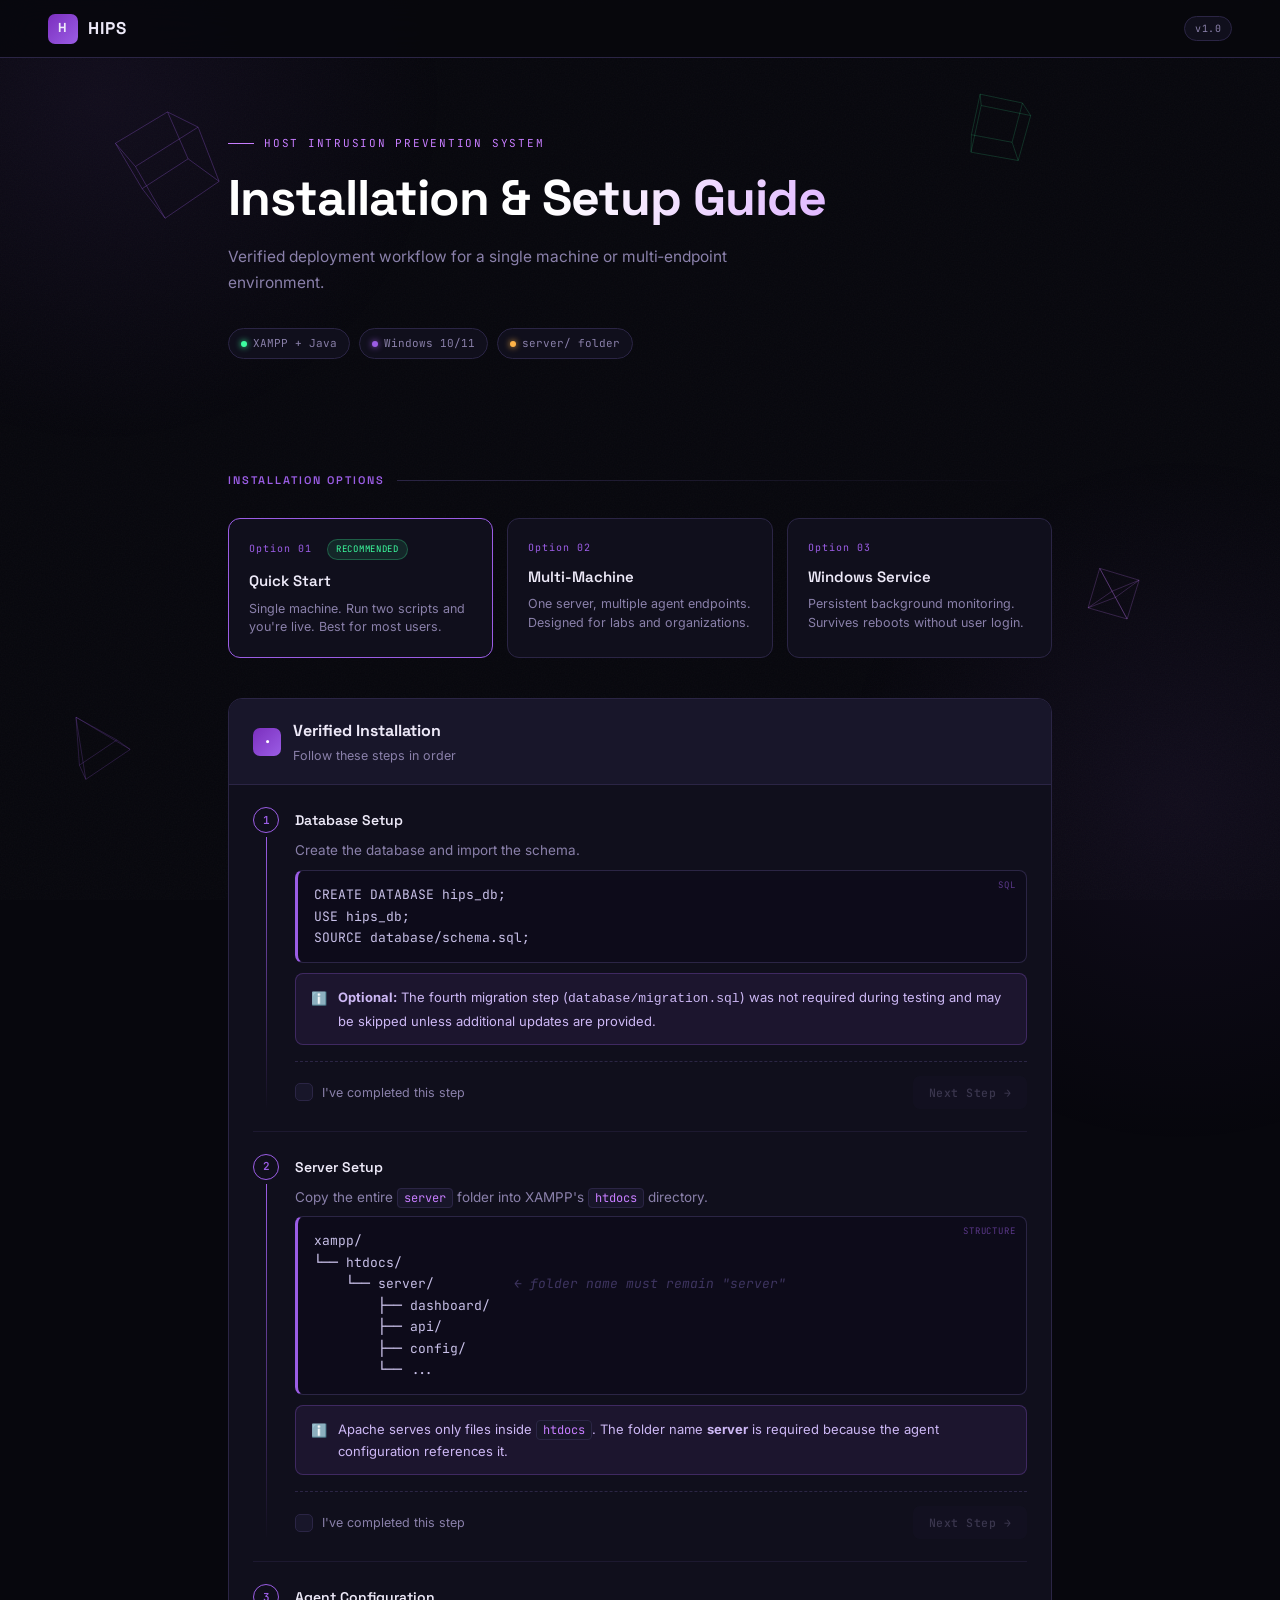
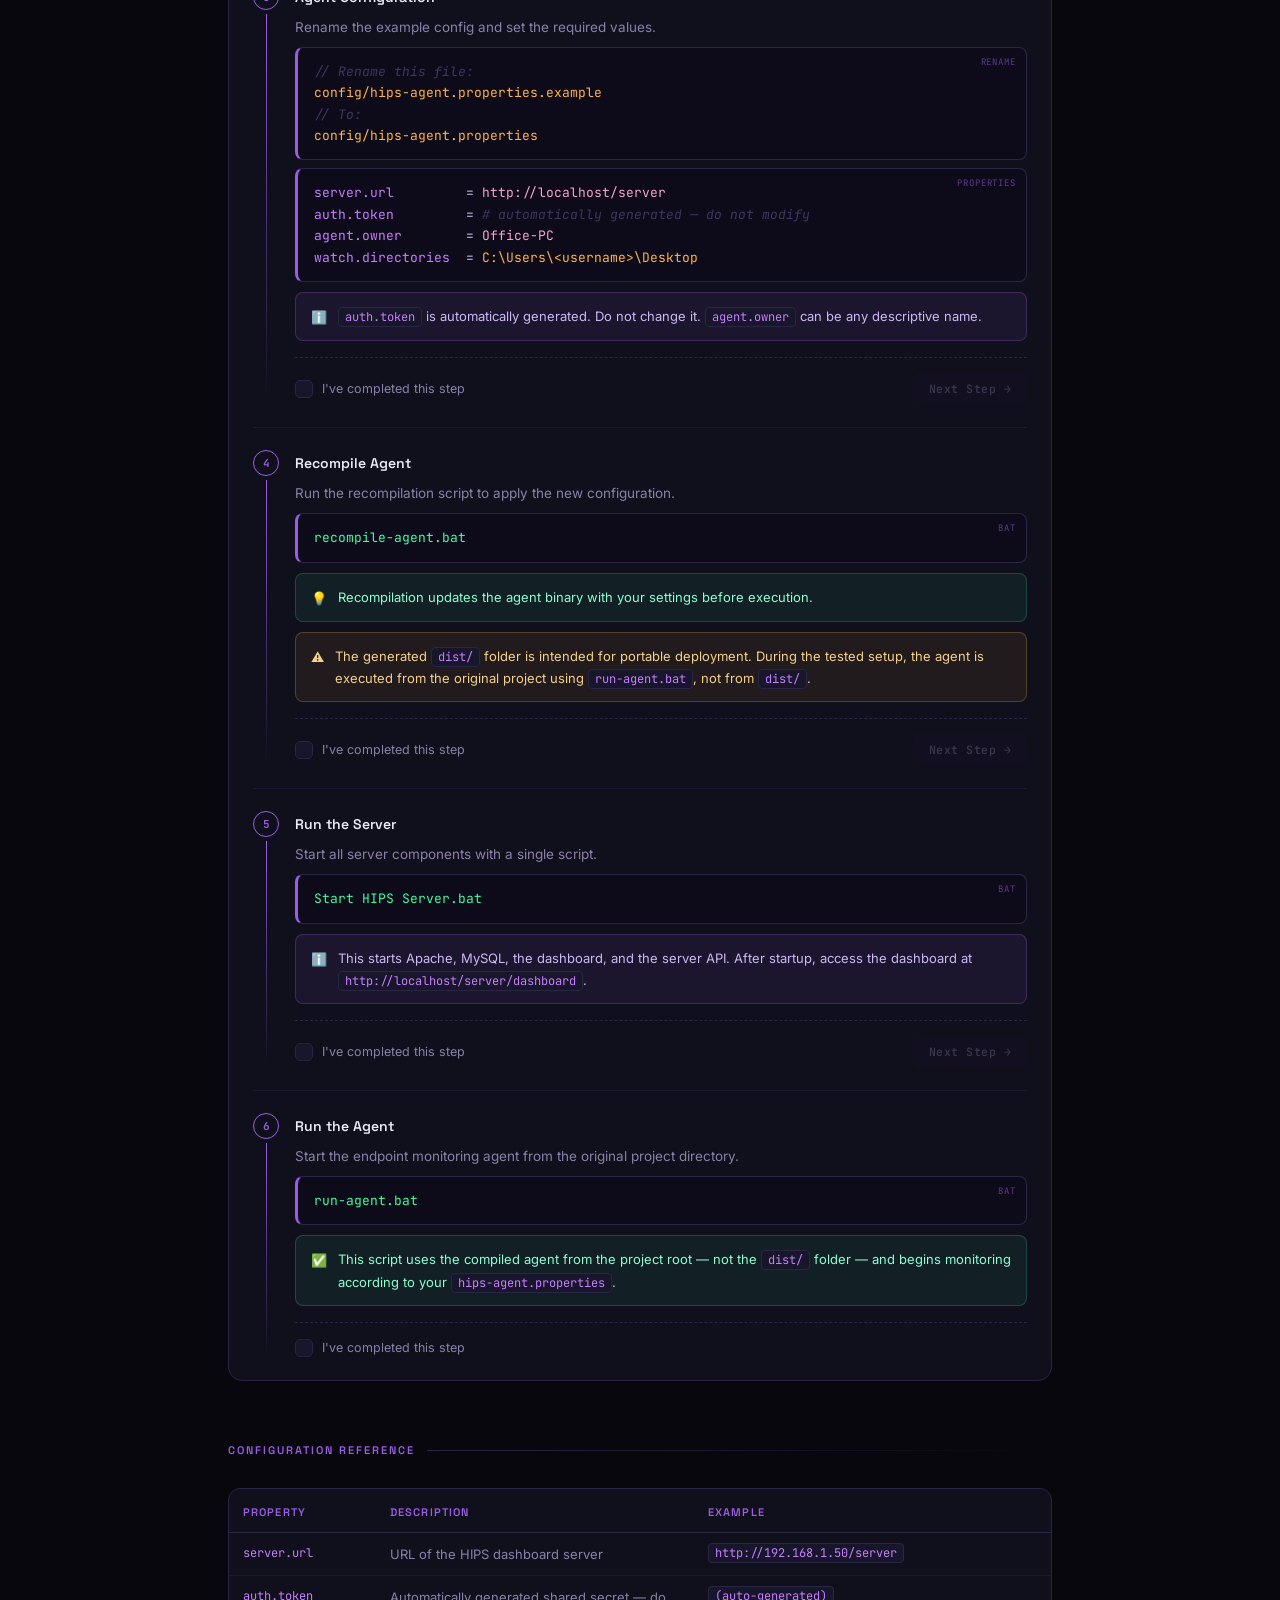
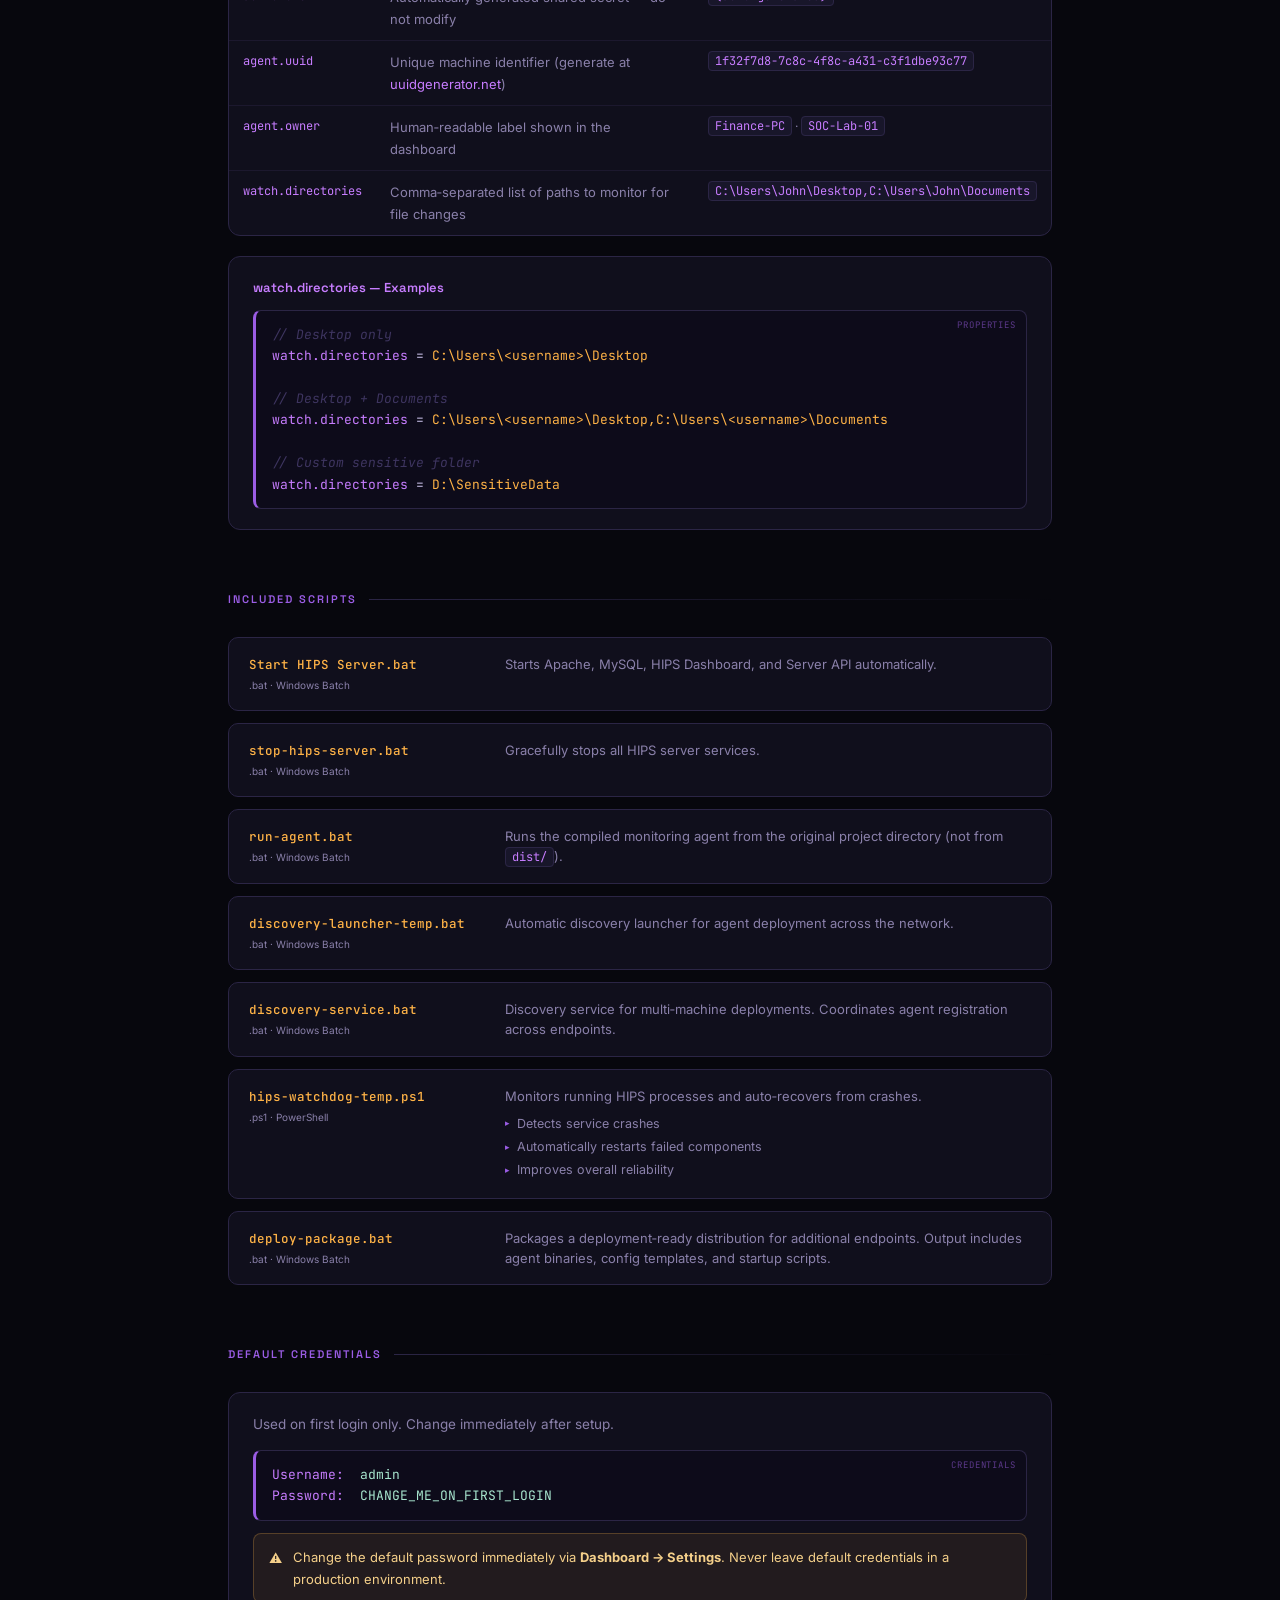
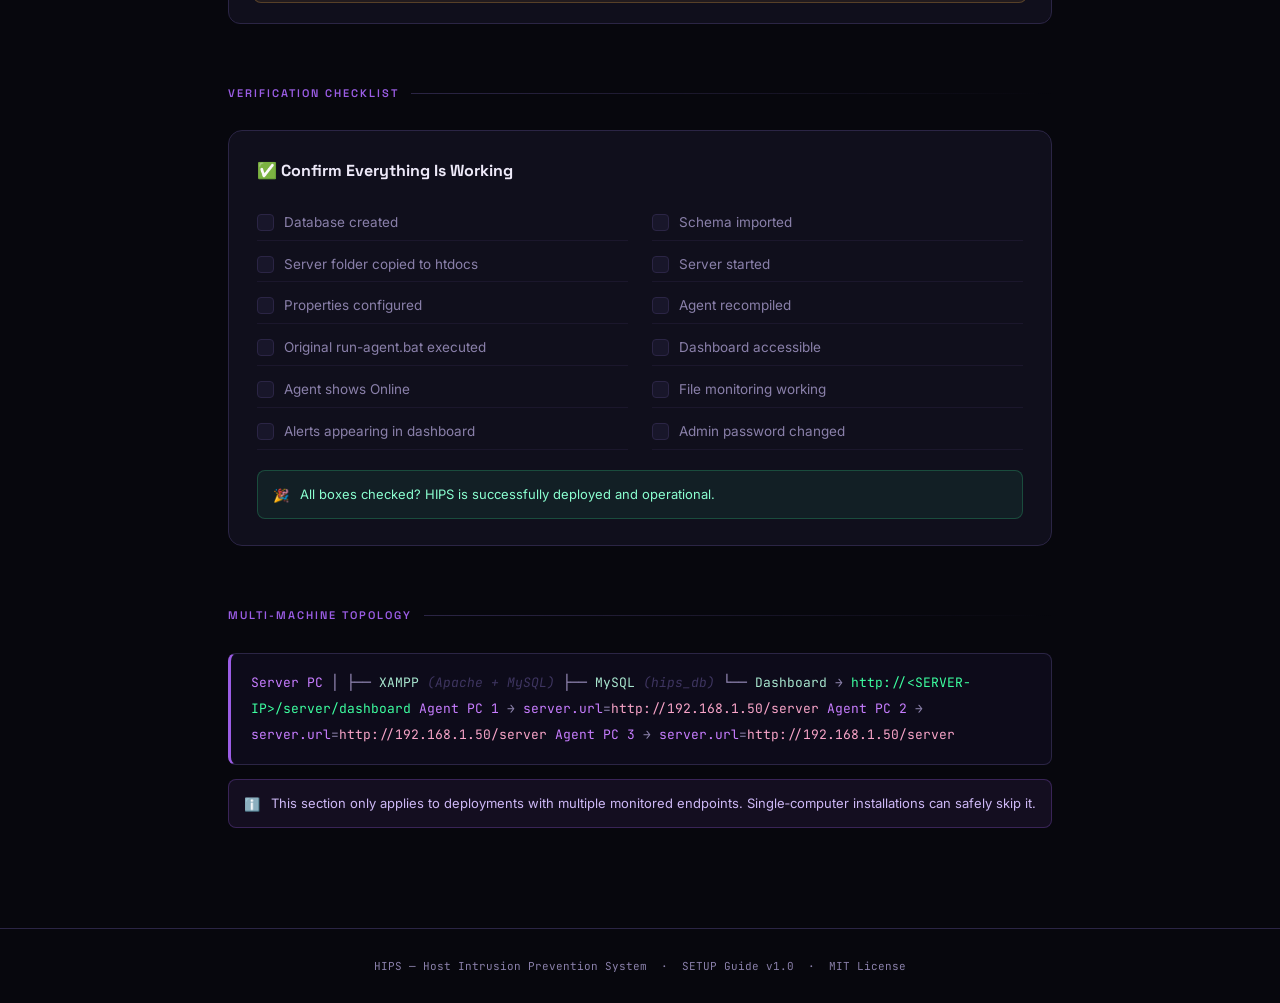
==== commit 3b07391d: "Update index.html" ====
--- a/docs/index.html
+++ b/docs/index.html
@@ -667,7 +667,7 @@
           </div>
         </div>
 
-        <!-- STEP 4: Recompile Agent (new) -->
+        <!-- STEP 4: Recompile Agent -->
         <div class="install-step" id="step-4">
           <div class="step-indicator">
             <div class="step-circle" id="step-circle-4">4</div>
@@ -681,6 +681,10 @@
               <span class="ico">💡</span>
               <span>Recompilation updates the agent binary with your settings before execution.</span>
             </div>
+            <div class="callout warn">
+              <span class="ico">⚠️</span>
+              <span>The generated <span class="ic">dist/</span> folder is intended for portable deployment. During the tested setup, the agent is executed from the original project using <span class="ic">run-agent.bat</span>, not from <span class="ic">dist/</span>.</span>
+            </div>
             <div class="step-action">
               <label class="step-check-label"><input type="checkbox" class="step-checkbox" id="step-check-4" /> I've completed this step</label>
               <button class="next-step-btn" id="step-next-4" disabled>Next Step →</button>
@@ -712,4 +716,338 @@
         <!-- STEP 6: Run Agent -->
         <div class="install-step" id="step-6">
           <div class="step-indicator">
-            <div class="step-circle" id="step-circle-6">
+            <div class="step-circle" id="step-circle-6">6</div>
+            <div class="step-line"></div>
+          </div>
+          <div class="step-content">
+            <h4>Run the Agent</h4>
+            <p>Start the endpoint monitoring agent from the original project directory.</p>
+            <pre data-lang="bat"><span class="hl-cmd">run-agent.bat</span></pre>
+            <div class="callout tip">
+              <span class="ico">✅</span>
+              <span>This script uses the compiled agent from the project root — not the <span class="ic">dist/</span> folder — and begins monitoring according to your <span class="ic">hips-agent.properties</span>.</span>
+            </div>
+            <div class="step-action">
+              <label class="step-check-label"><input type="checkbox" class="step-checkbox" id="step-check-6" /> I've completed this step</label>
+            </div>
+          </div>
+        </div>
+
+      </div><!-- /path-body -->
+    </div><!-- /path-block -->
+
+    <!-- ── CONFIGURATION REFERENCE ── (unchanged structure, URLs corrected) -->
+    <div class="section-label">Configuration Reference</div>
+    <div style="background:var(--surface);border:1px solid var(--border);border-radius:12px;overflow:hidden;margin-bottom:20px;">
+      <table class="config-table">
+        <thead><tr><th>Property</th><th>Description</th><th>Example</th></tr></thead>
+        <tbody>
+          <tr><td>server.url</td><td>URL of the HIPS dashboard server</td><td><span class="ic">http://192.168.1.50/server</span></td></tr>
+          <tr><td>auth.token</td><td>Automatically generated shared secret — do not modify</td><td><span class="ic">(auto-generated)</span></td></tr>
+          <tr><td>agent.uuid</td><td>Unique machine identifier (generate at <a href="https://www.uuidgenerator.net" target="_blank">uuidgenerator.net</a>)</td><td><span class="ic">1f32f7d8-7c8c-4f8c-a431-c3f1dbe93c77</span></td></tr>
+          <tr><td>agent.owner</td><td>Human‑readable label shown in the dashboard</td><td><span class="ic">Finance-PC</span> · <span class="ic">SOC-Lab-01</span></td></tr>
+          <tr><td>watch.directories</td><td>Comma‑separated list of paths to monitor for file changes</td><td><span class="ic">C:\Users\John\Desktop,C:\Users\John\Documents</span></td></tr>
+        </tbody>
+      </table>
+    </div>
+
+    <div style="background:var(--surface);border:1px solid var(--border);border-radius:12px;padding:20px 24px;margin-bottom:6px;">
+      <div style="font-family:'Space Grotesk',sans-serif;font-size:13px;font-weight:600;color:var(--purple-hi);margin-bottom:10px;">watch.directories — Examples</div>
+      <pre data-lang="properties"><span class="hl-cmt">// Desktop only</span>
+<span class="hl-key">watch.directories</span> = <span class="hl-path">C:\Users\&lt;username&gt;\Desktop</span>
+
+<span class="hl-cmt">// Desktop + Documents</span>
+<span class="hl-key">watch.directories</span> = <span class="hl-path">C:\Users\&lt;username&gt;\Desktop,C:\Users\&lt;username&gt;\Documents</span>
+
+<span class="hl-cmt">// Custom sensitive folder</span>
+<span class="hl-key">watch.directories</span> = <span class="hl-path">D:\SensitiveData</span></pre>
+    </div>
+
+    <!-- ── INCLUDED SCRIPTS ── (descriptions updated) -->
+    <div class="section-label">Included Scripts</div>
+    <div class="scripts-grid">
+      <div class="script-row">
+        <div><div class="script-name">Start HIPS Server.bat</div><div class="script-ext">.bat · Windows Batch</div></div>
+        <div class="script-desc">Starts Apache, MySQL, HIPS Dashboard, and Server API automatically.</div>
+      </div>
+      <div class="script-row">
+        <div><div class="script-name">stop-hips-server.bat</div><div class="script-ext">.bat · Windows Batch</div></div>
+        <div class="script-desc">Gracefully stops all HIPS server services.</div>
+      </div>
+      <div class="script-row">
+        <div><div class="script-name">run-agent.bat</div><div class="script-ext">.bat · Windows Batch</div></div>
+        <div class="script-desc">Runs the compiled monitoring agent from the original project directory (not from <span class="ic">dist/</span>).</div>
+      </div>
+      <div class="script-row">
+        <div><div class="script-name">discovery-launcher-temp.bat</div><div class="script-ext">.bat · Windows Batch</div></div>
+        <div class="script-desc">Automatic discovery launcher for agent deployment across the network.</div>
+      </div>
+      <div class="script-row">
+        <div><div class="script-name">discovery-service.bat</div><div class="script-ext">.bat · Windows Batch</div></div>
+        <div class="script-desc">Discovery service for multi‑machine deployments. Coordinates agent registration across endpoints.</div>
+      </div>
+      <div class="script-row">
+        <div><div class="script-name">hips-watchdog-temp.ps1</div><div class="script-ext">.ps1 · PowerShell</div></div>
+        <div class="script-desc">Monitors running HIPS processes and auto‑recovers from crashes.<ul><li>Detects service crashes</li><li>Automatically restarts failed components</li><li>Improves overall reliability</li></ul></div>
+      </div>
+      <div class="script-row">
+        <div><div class="script-name">deploy-package.bat</div><div class="script-ext">.bat · Windows Batch</div></div>
+        <div class="script-desc">Packages a deployment‑ready distribution for additional endpoints. Output includes agent binaries, config templates, and startup scripts.</div>
+      </div>
+    </div>
+
+    <!-- ── DEFAULT CREDENTIALS ── -->
+    <div class="section-label">Default Credentials</div>
+    <div class="cred-block">
+      <p style="color:var(--muted);font-size:13.5px;margin-bottom:14px;">Used on first login only. Change immediately after setup.</p>
+      <pre data-lang="credentials"><span class="hl-key">Username:</span>  <span class="hl-val">admin</span>
+<span class="hl-key">Password:</span>  <span class="hl-val">CHANGE_ME_ON_FIRST_LOGIN</span></pre>
+      <div class="callout warn" style="margin-top:12px">
+        <span class="ico">⚠️</span>
+        <span>Change the default password immediately via <strong>Dashboard → Settings</strong>. Never leave default credentials in a production environment.</span>
+      </div>
+    </div>
+
+    <!-- ── VERIFICATION CHECKLIST (updated to match workflow) ── -->
+    <div class="section-label">Verification Checklist</div>
+    <div class="checklist-card">
+      <h3>✅ Confirm Everything Is Working</h3>
+      <div class="check-grid">
+        <div class="check-item"><div class="check-box"></div>Database created</div>
+        <div class="check-item"><div class="check-box"></div>Schema imported</div>
+        <div class="check-item"><div class="check-box"></div>Server folder copied to htdocs</div>
+        <div class="check-item"><div class="check-box"></div>Server started</div>
+        <div class="check-item"><div class="check-box"></div>Properties configured</div>
+        <div class="check-item"><div class="check-box"></div>Agent recompiled</div>
+        <div class="check-item"><div class="check-box"></div>Original run-agent.bat executed</div>
+        <div class="check-item"><div class="check-box"></div>Dashboard accessible</div>
+        <div class="check-item"><div class="check-box"></div>Agent shows Online</div>
+        <div class="check-item"><div class="check-box"></div>File monitoring working</div>
+        <div class="check-item"><div class="check-box"></div>Alerts appearing in dashboard</div>
+        <div class="check-item"><div class="check-box"></div>Admin password changed</div>
+      </div>
+      <div class="callout tip" style="margin-top:20px">
+        <span class="ico">🎉</span>
+        <span>All boxes checked? HIPS is successfully deployed and operational.</span>
+      </div>
+    </div>
+
+    <!-- ── TOPOLOGY DIAGRAM (URLs updated) ── -->
+    <div class="section-label">Multi‑Machine Topology</div>
+    <div class="topology">
+<span class="hl-dir">Server PC</span>
+│
+├── <span class="hl-val">XAMPP</span>  <span class="hl-cmt">(Apache + MySQL)</span>
+├── <span class="hl-val">MySQL</span>   <span class="hl-cmt">(hips_db)</span>
+└── <span class="hl-val">Dashboard</span> → <span class="hl-cmd">http://&lt;SERVER-IP&gt;/server/dashboard</span>
+
+<span class="hl-dir">Agent PC 1</span>  →  <span class="hl-key">server.url</span>=<span class="hl-str">http://192.168.1.50/server</span>
+<span class="hl-dir">Agent PC 2</span>  →  <span class="hl-key">server.url</span>=<span class="hl-str">http://192.168.1.50/server</span>
+<span class="hl-dir">Agent PC 3</span>  →  <span class="hl-key">server.url</span>=<span class="hl-str">http://192.168.1.50/server</span></div>
+    <div class="callout info" style="margin-top:14px">
+      <span class="ico">ℹ️</span>
+      <span>This section only applies to deployments with multiple monitored endpoints. Single‑computer installations can safely skip it.</span>
+    </div>
+
+  </div><!-- /wrapper -->
+
+  <!-- ── SETUP COMPLETION MESSAGE ── -->
+  <div class="completion-message" id="completion-message">
+    <div class="completion-card">
+      <div class="big-emoji">🎉</div>
+      <h3>Setup Completed 🎉</h3>
+      <p>You've finished all installation steps. HIPS is ready to monitor your endpoint.</p>
+    </div>
+  </div>
+
+  <footer>
+    HIPS — Host Intrusion Prevention System &nbsp;·&nbsp; SETUP Guide v1.0 &nbsp;·&nbsp; MIT License
+  </footer>
+
+  <script>
+    (function () {
+      /* ── STEP CHECKBOX / NEXT‑STEP LOGIC (6 steps) ── */
+      var TOTAL_STEPS = 6;
+
+      for (var i = 1; i <= TOTAL_STEPS; i++) {
+        (function (idx) {
+          var checkbox = document.getElementById('step-check-' + idx);
+          var nextBtn = document.getElementById('step-next-' + idx);
+          var circle = document.getElementById('step-circle-' + idx);
+
+          if (!checkbox) return;
+
+          checkbox.addEventListener('change', function () {
+            if (circle) circle.classList.toggle('done', checkbox.checked);
+
+            if (nextBtn) {
+              nextBtn.disabled = !checkbox.checked;
+            }
+
+            // Final step: show completion message
+            if (idx === TOTAL_STEPS) {
+              var completion = document.getElementById('completion-message');
+              if (checkbox.checked) {
+                completion.classList.add('show');
+                completion.scrollIntoView({ behavior: 'smooth', block: 'center' });
+              } else {
+                completion.classList.remove('show');
+              }
+            }
+          });
+
+          if (nextBtn) {
+            nextBtn.addEventListener('click', function () {
+              var nextStep = document.getElementById('step-' + (idx + 1));
+              if (nextStep) {
+                nextStep.scrollIntoView({ behavior: 'smooth', block: 'start' });
+              }
+            });
+          }
+        })(i);
+      }
+
+      /* ── 3D WIREFRAME BACKGROUND (restored) ── */
+      var canvas = document.getElementById('bg3d');
+      var ctx = canvas.getContext('2d');
+      var W, H;
+
+      function resize() {
+        W = canvas.width = window.innerWidth;
+        H = canvas.height = window.innerHeight;
+      }
+      window.addEventListener('resize', resize);
+      resize();
+
+      function makeCube(size) {
+        var pts = [];
+        [-1, 1].forEach(function (x) {
+          [-1, 1].forEach(function (y) {
+            [-1, 1].forEach(function (z) {
+              pts.push([x * size, y * size, z * size]);
+            });
+          });
+        });
+        var edges = [];
+        for (var a = 0; a < pts.length; a++) {
+          for (var b = a + 1; b < pts.length; b++) {
+            var diff = 0;
+            for (var k = 0; k < 3; k++) if (pts[a][k] !== pts[b][k]) diff++;
+            if (diff === 1) edges.push([a, b]);
+          }
+        }
+        return { points: pts, edges: edges };
+      }
+
+      function makeOcta(size) {
+        var pts = [
+          [size, 0, 0], [-size, 0, 0],
+          [0, size, 0], [0, -size, 0],
+          [0, 0, size], [0, 0, -size]
+        ];
+        var skip = { '0-1': 1, '2-3': 1, '4-5': 1 };
+        var edges = [];
+        for (var a = 0; a < pts.length; a++) {
+          for (var b = a + 1; b < pts.length; b++) {
+            if (!skip[a + '-' + b]) edges.push([a, b]);
+          }
+        }
+        return { points: pts, edges: edges };
+      }
+
+      function makePyramid(size) {
+        var pts = [
+          [0, -size, 0],
+          [-size, size, -size], [size, size, -size],
+          [size, size, size], [-size, size, size]
+        ];
+        var edges = [
+          [0, 1], [0, 2], [0, 3], [0, 4],
+          [1, 2], [2, 3], [3, 4], [4, 1]
+        ];
+        return { points: pts, edges: edges };
+      }
+
+      var shapes = [
+        { geo: makeCube(64), xR: 0.13, yR: 0.18, rx: 0.3, ry: 0.6, rz: 0.1,
+          base: { x: 0.0007, y: 0.0011, z: 0.0004 }, color: 'rgba(155,93,229,0.30)' },
+        { geo: makeOcta(58), xR: 0.87, yR: 0.66, rx: 0.6, ry: 0.2, rz: 0.4,
+          base: { x: 0.0009, y: 0.0006, z: 0.0008 }, color: 'rgba(199,125,255,0.22)' },
+        { geo: makeCube(46), xR: 0.78, yR: 0.14, rx: 0.2, ry: 0.4, rz: 0.7,
+          base: { x: 0.0005, y: 0.0008, z: 0.0005 }, color: 'rgba(61,255,160,0.16)' },
+        { geo: makePyramid(50), xR: 0.07, yR: 0.82, rx: 0.5, ry: 0.3, rz: 0.2,
+          base: { x: 0.0006, y: 0.0007, z: 0.0006 }, color: 'rgba(155,93,229,0.22)' },
+        { geo: makeOcta(36), xR: 0.50, yR: 0.92, rx: 0.4, ry: 0.5, rz: 0.3,
+          base: { x: 0.0008, y: 0.0005, z: 0.0009 }, color: 'rgba(199,125,255,0.14)' }
+      ];
+
+      function rotatePoint(p, rx, ry, rz) {
+        var x = p[0], y = p[1], z = p[2];
+
+        var cx = Math.cos(rx), sx = Math.sin(rx);
+        var y1 = y * cx - z * sx, z1 = y * sx + z * cx;
+        y = y1; z = z1;
+
+        var cy = Math.cos(ry), sy = Math.sin(ry);
+        var x1 = x * cy + z * sy, z2 = -x * sy + z * cy;
+        x = x1; z = z2;
+
+        var cz = Math.cos(rz), sz = Math.sin(rz);
+        var x2 = x * cz - y * sz, y2 = x * sz + y * cz;
+        x = x2; y = y2;
+
+        return [x, y, z];
+      }
+
+      function project(p) {
+        var fov = 280, viewerZ = 560;
+        var factor = fov / (viewerZ - p[2]);
+        return [p[0] * factor, p[1] * factor];
+      }
+
+      var lastScrollY = window.scrollY || 0;
+      var scrollVelocity = 0;
+
+      function tick() {
+        ctx.clearRect(0, 0, W, H);
+
+        var currentScroll = window.scrollY || window.pageYOffset || 0;
+        var delta = currentScroll - lastScrollY;
+        lastScrollY = currentScroll;
+        scrollVelocity = scrollVelocity * 0.9 + delta * 0.1;
+
+        var scrollBoost = scrollVelocity * 0.0014;
+
+        shapes.forEach(function (shape) {
+          shape.rx += shape.base.x + scrollBoost * 0.6;
+          shape.ry += shape.base.y + scrollBoost;
+          shape.rz += shape.base.z + scrollBoost * 0.4;
+
+          var originX = shape.xR * W;
+          var originY = shape.yR * H;
+
+          var projected = shape.geo.points.map(function (p) {
+            var rp = rotatePoint(p, shape.rx, shape.ry, shape.rz);
+            var pr = project(rp);
+            return [originX + pr[0], originY + pr[1]];
+          });
+
+          ctx.strokeStyle = shape.color;
+          ctx.lineWidth = 1;
+          ctx.beginPath();
+          shape.geo.edges.forEach(function (edge) {
+            var p1 = projected[edge[0]], p2 = projected[edge[1]];
+            ctx.moveTo(p1[0], p1[1]);
+            ctx.lineTo(p2[0], p2[1]);
+          });
+          ctx.stroke();
+        });
+
+        requestAnimationFrame(tick);
+      }
+
+      requestAnimationFrame(tick);
+    })();
+  </script>
+</body>
+</html>
